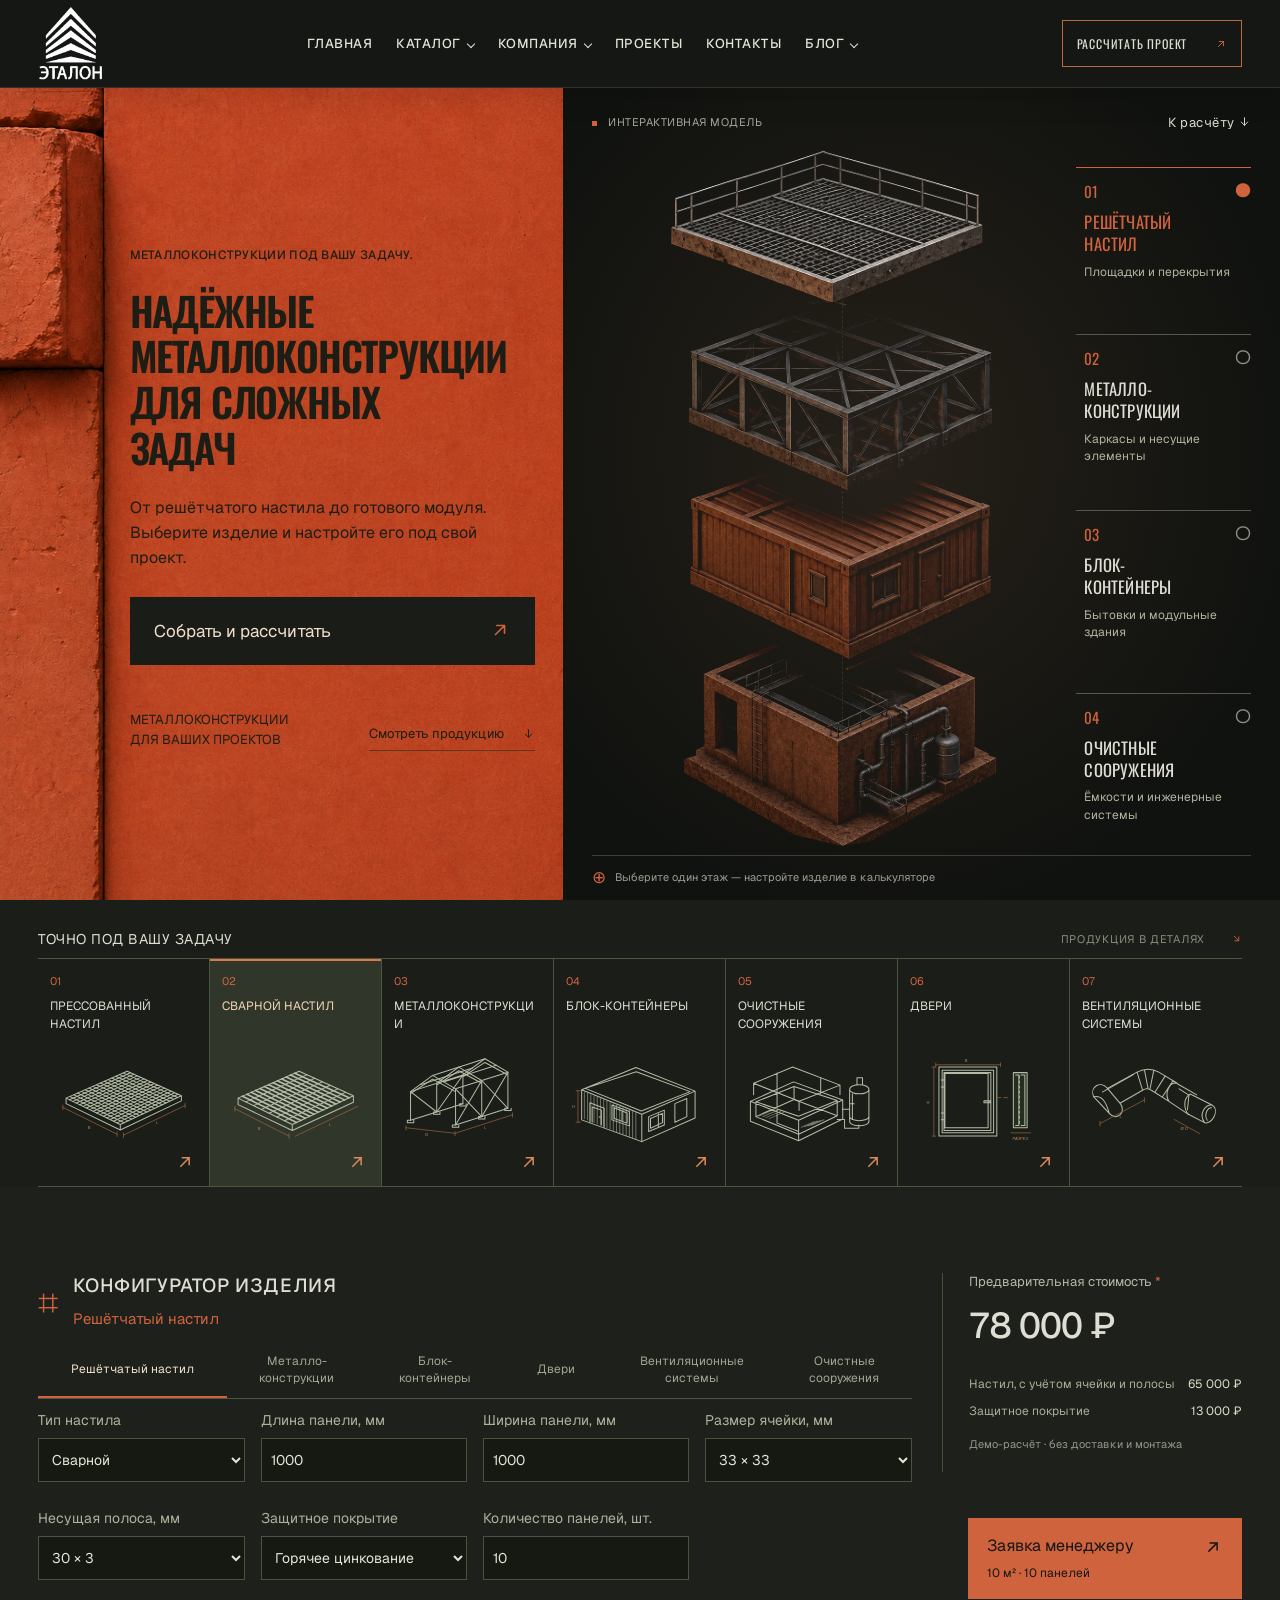
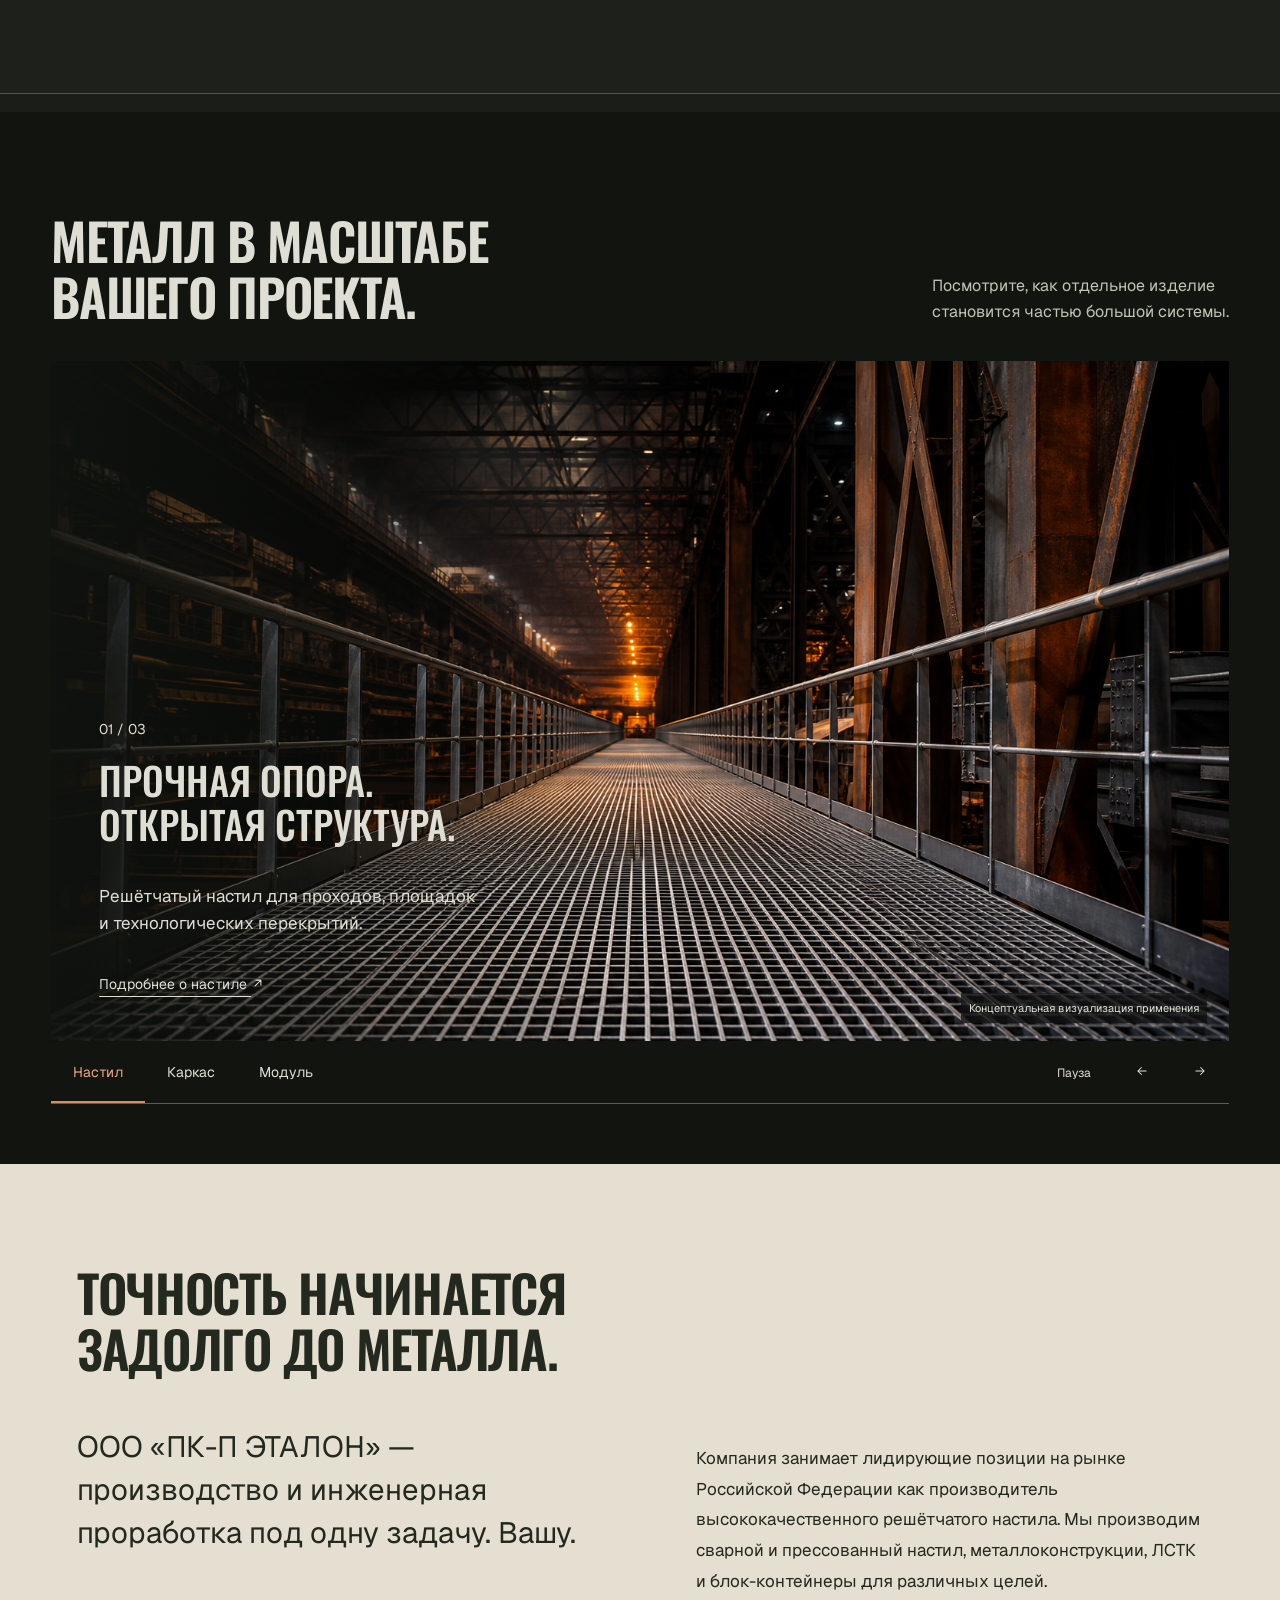
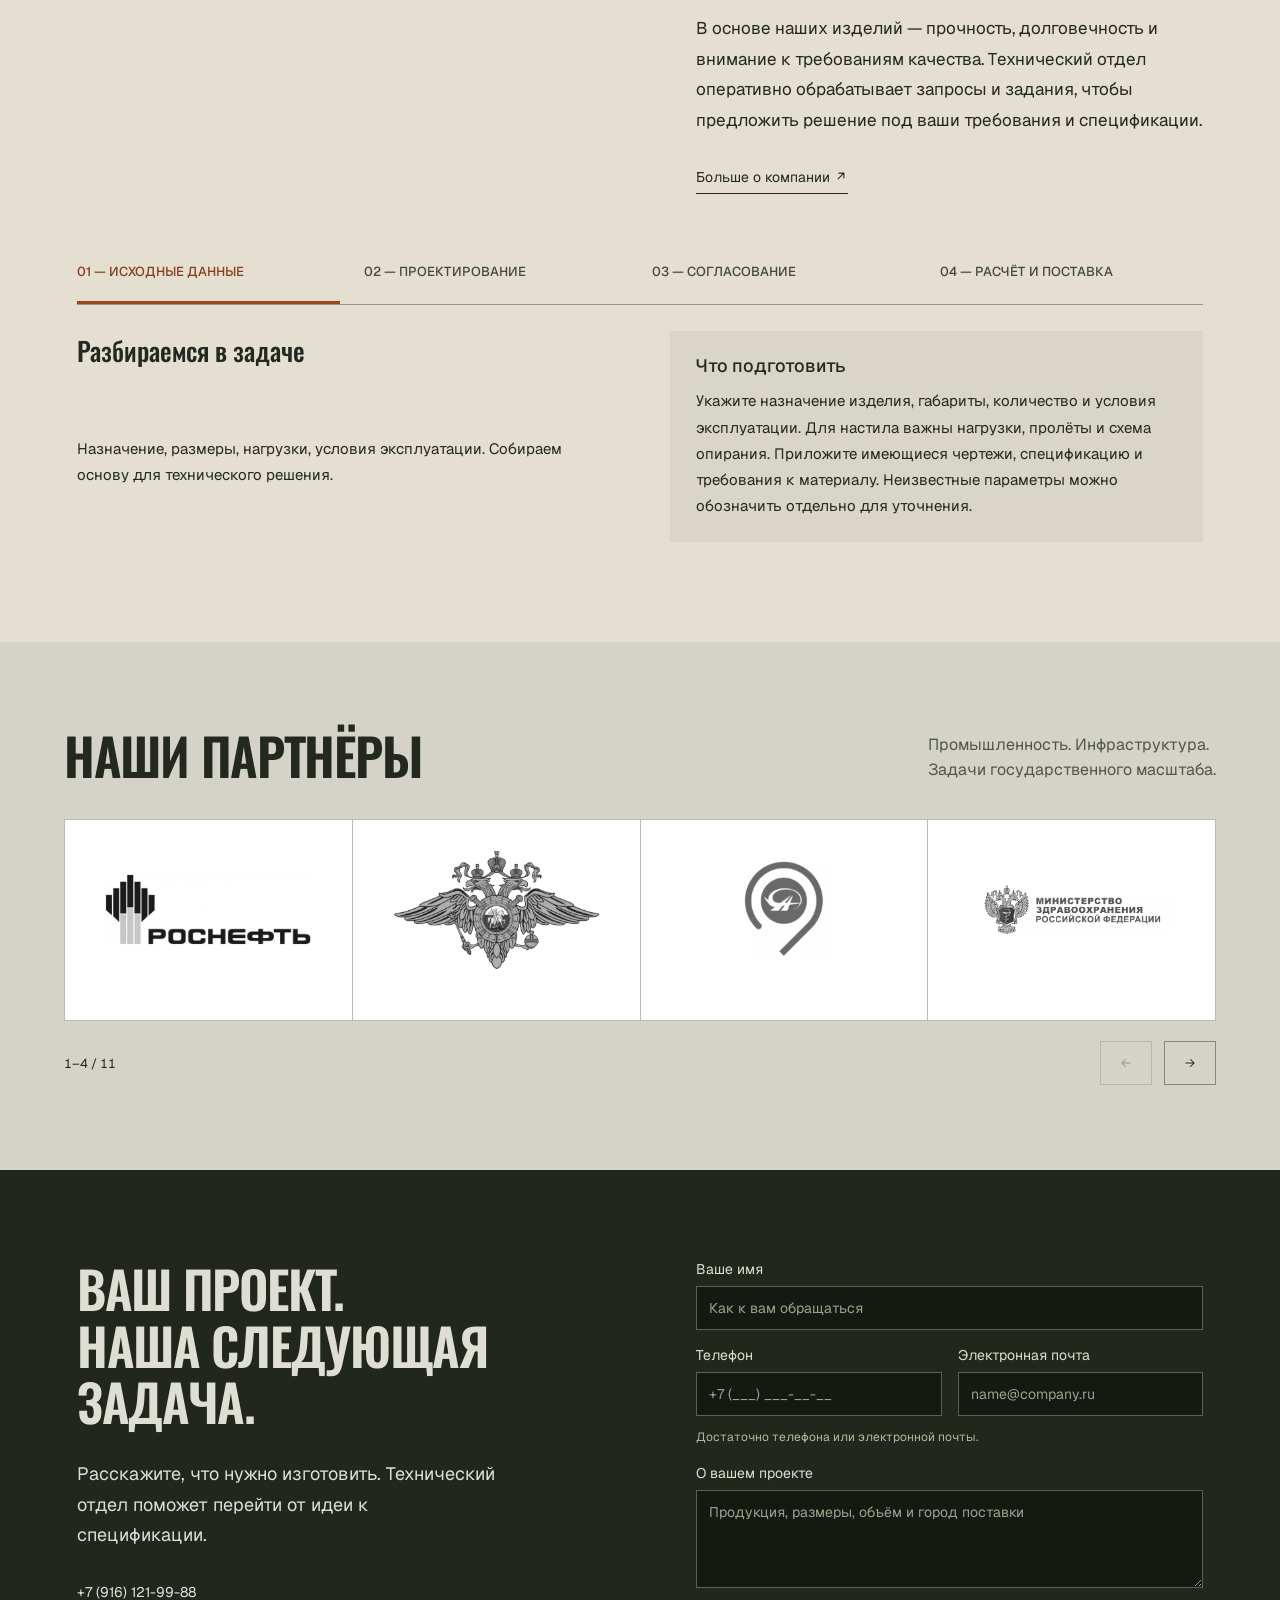
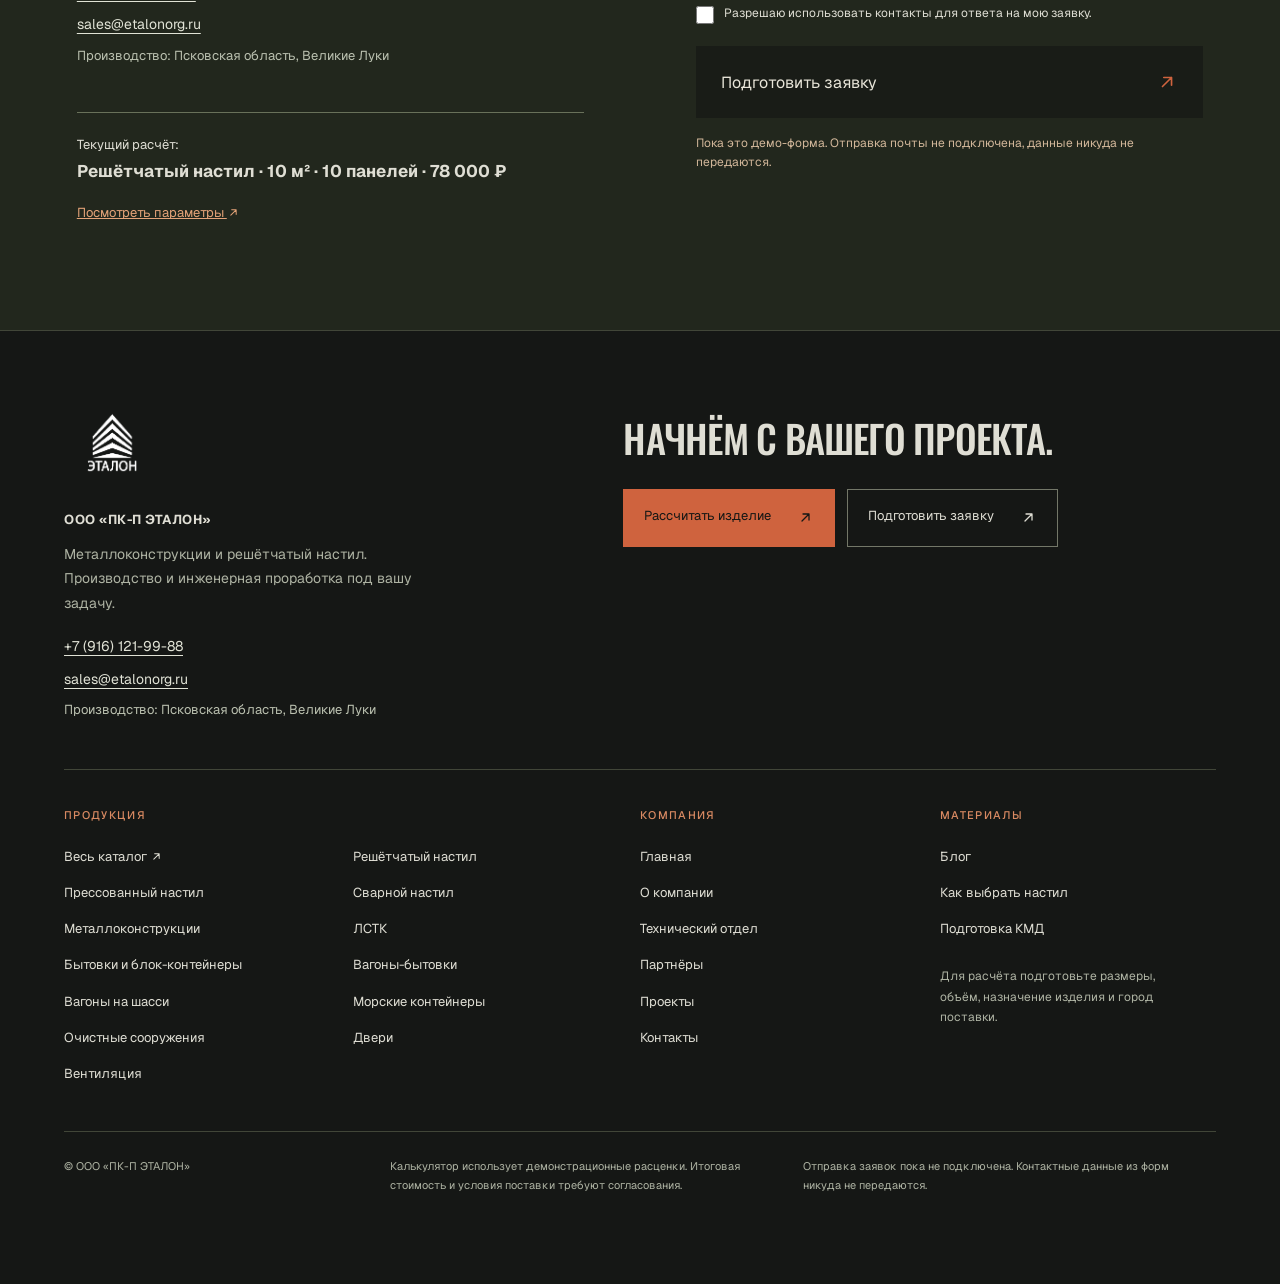
==== index.html @ 51f0a949 "feat: give mobile homepage sections full-screen layouts" ====
<!doctype html>
<html lang="ru">
<head>
  <meta charset="utf-8"><meta name="viewport" content="width=device-width, initial-scale=1, viewport-fit=cover">
  <meta name="theme-color" content="#ce613e"><meta name="description" content="Металлоконструкции, решётчатый настил и модульные решения. Выберите элементы конструкции и составьте предварительный расчёт.">
  <title>ЭТАЛОН — металл в основе ваших идей</title>
  <link rel="icon" href="assets/etalon-logo-blue.png" type="image/png">
  <link rel="apple-touch-icon" href="assets/etalon-logo-blue.png">
  <link rel="preconnect" href="https://fonts.googleapis.com"><link rel="preconnect" href="https://fonts.gstatic.com" crossorigin>
  <link href="https://fonts.googleapis.com/css2?family=Geist:wght@400;500;600;700&family=Oswald:wght@500;600;700&display=swap" rel="stylesheet">
  <link rel="stylesheet" href="css/styles.css"><link rel="stylesheet" href="css/refinement.css?v=brick-path-2"><link rel="stylesheet" href="css/screens.css">
  <link rel="preload" href="assets/industrial-stack-v2.png" as="image" fetchpriority="high">
  <script defer src="js/calculator.js"></script><script defer src="js/script.js?v=b40752e"></script>
<link rel="stylesheet" href="css/site.css?v=mobile-screens-1"><script defer src="js/site.js?v=top-popup-50"></script>
<link rel="stylesheet" href="css/footer.css?v=top-popup-1"></head>
<body id="page-top" class="home-page">
<a class="skip" href="#calculator">Перейти к расчёту</a>
<header class="header">
<a class="brand" href="./" aria-label="Эталон — на главную"><span class="brand-logo"><img src="assets/etalon-logo-white.png" alt="ЭТАЛОН"></span></a>
<nav id="site-nav" aria-label="Главная навигация"><a href="./">ГЛАВНАЯ</a>
<details class="nav-dropdown"><summary>КАТАЛОГ</summary><div class="catalog-menu"><a href="page.html?slug=catalog">Вся продукция</a><details class="nav-submenu"><summary>Решётчатый настил</summary><div><a href="page.html?slug=grating">О решётчатом настиле</a><a href="page.html?slug=pressed">Прессованный настил</a><a href="page.html?slug=welded">Сварной настил</a></div></details><details class="nav-submenu"><summary>Металлоконструкции</summary><div><a href="page.html?slug=structures">Все металлоконструкции</a><a href="page.html?slug=lstk">ЛСТК</a></div></details><details class="nav-submenu"><summary>Блок-контейнеры</summary><div><a href="page.html?slug=cabins">О блок-контейнерах</a><a href="page.html?slug=site-cabins">Вагоны-бытовки</a><a href="page.html?slug=chassis-cabins">Вагоны на шасси</a><a href="page.html?slug=sea-containers">Морские контейнеры</a></div></details><a href="page.html?slug=treatment">Очистные сооружения</a><a href="page.html?slug=doors">Двери</a><a href="page.html?slug=ventilation">Вентиляция</a></div></details>
<details class="nav-dropdown"><summary>КОМПАНИЯ</summary><div><a href="page.html?slug=company">О компании</a><a href="page.html?slug=engineering">Технический отдел</a><a href="page.html?slug=partners">Партнёры</a></div></details>
<a href="page.html?slug=projects">ПРОЕКТЫ</a><a href="page.html?slug=contacts">КОНТАКТЫ</a>
<details class="nav-dropdown"><summary>БЛОГ</summary><div><a href="page.html?slug=blog">Все материалы</a><a href="page.html?slug=article-grating">Выбор настила</a><a href="page.html?slug=article-kmd">Подготовка КМД</a></div></details></nav>
<a class="header-calc" href="./#calculator">РАССЧИТАТЬ ПРОЕКТ <span>↗</span></a><button class="menu-toggle" aria-label="Открыть меню" aria-expanded="false" aria-controls="site-nav"><span></span><span></span></button></header>
<main>
  <section class="hero" aria-labelledby="hero-title">
    <div class="hero-copy">
      <p class="eyebrow">МЕТАЛЛОКОНСТРУКЦИИ ПОД ВАШУ ЗАДАЧУ.</p>
      <h1 id="hero-title">НАДЁЖНЫЕ<br>МЕТАЛЛО&shy;КОНСТРУКЦИИ<br>ДЛЯ СЛОЖНЫХ<br>ЗАДАЧ</h1>
      <p class="hero-description">От решётчатого настила до готового модуля. Выберите изделие и настройте его под свой проект.</p>
      <a class="primary" href="#calculator">Собрать и рассчитать <span>↗</span></a>
      <div class="hero-bottom"><span>МЕТАЛЛОКОНСТРУКЦИИ<br>ДЛЯ ВАШИХ ПРОЕКТОВ</span><a href="#products">Смотреть продукцию <span>↓</span></a></div>
    </div>
    <div class="hero-engineering">
      <div class="drawing-top"><span><i></i> ИНТЕРАКТИВНАЯ МОДЕЛЬ</span><a class="model-calculator-link" href="#calculator">К расчёту ↓</a></div>
      <div class="model" id="model">
        <div class="axis" aria-hidden="true"></div>
        <div class="stack" aria-label="Выберите части конструкции">
          <button class="layer" data-product="grating" style="--top:0%;--height:22.5%;--offset:0%" aria-pressed="false" aria-label="Выбрать решётчатый настил"><img src="assets/industrial-stack-v2.png" alt="Стальная площадка с решётчатым настилом" fetchpriority="high" draggable="false"></button>
          <button class="layer" data-product="frame" style="--top:22.5%;--height:27.5%;--offset:-22.5%" aria-pressed="false" aria-label="Выбрать металлоконструкции"><img src="assets/industrial-stack-v2.png" alt="Стальной каркас с диагональными связями" draggable="false"></button>
          <button class="layer" data-product="cabin" style="--top:50%;--height:22.8%;--offset:-50%" aria-pressed="false" aria-label="Выбрать бытовку"><img src="assets/industrial-stack-v2.png" alt="Терракотовая модульная бытовка" draggable="false"></button>
          <button class="layer" data-product="water" style="--top:72.8%;--height:27.2%;--offset:-72.8%" aria-pressed="false" aria-label="Выбрать очистное сооружение"><img src="assets/industrial-stack-v2.png" alt="Очистной бассейн с трубами и резервуаром" draggable="false"></button>
        </div>
        <div class="model-labels">
          <button data-product="grating" aria-pressed="false"><span class="part-num">01</span><strong>РЕШЁТЧАТЫЙ<br>НАСТИЛ</strong><small>Площадки и перекрытия</small><span class="part-add">+</span></button>
          <button data-product="frame" aria-pressed="false"><span class="part-num">02</span><strong>МЕТАЛЛО-<br>КОНСТРУКЦИИ</strong><small>Каркасы и несущие элементы</small><span class="part-add">+</span></button>
          <button data-product="cabin" aria-pressed="false"><span class="part-num">03</span><strong>БЛОК-<br>КОНТЕЙНЕРЫ</strong><small>Бытовки и модульные здания</small><span class="part-add">+</span></button>
          <button data-product="water" aria-pressed="false"><span class="part-num">04</span><strong>ОЧИСТНЫЕ<br>СООРУЖЕНИЯ</strong><small>Ёмкости и инженерные системы</small><span class="part-add">+</span></button>
        </div>
      </div>
      <div class="model-caption"><span class="crosshair">⊕</span> Выберите один этаж — настройте изделие в калькуляторе <span class="caption-end">ИЗОМЕТРИЯ / 01</span></div>
    </div>
  </section>
  <section class="calculation-screen" aria-label="Продукция и калькулятор">
  <section class="products" id="products" aria-labelledby="products-title"><div class="section-line"><h2 id="products-title">ТОЧНО ПОД ВАШУ ЗАДАЧУ</h2><span>ПРОДУКЦИЯ В ДЕТАЛЯХ <span>↘</span></span></div><div class="product-grid" id="product-grid"></div></section>
    <div class="calculator" id="calculator">
      <div class="calc-heading"><span class="calc-icon">⌗</span><div><h2>КОНФИГУРАТОР ИЗДЕЛИЯ</h2><p id="selection-summary">Решётчатый настил</p></div></div>
      <div class="calc-tabs" role="group" aria-label="Категория расчёта"></div><form class="calc-editor" id="calc-editor" novalidate></form>
      <div class="calc-total"><small>Предварительная стоимость <span title="Демонстрационные расценки, не коммерческое предложение">*</span></small><strong id="total" aria-live="polite">0 ₽</strong><div id="calc-breakdown"></div><p id="calc-error" role="status"></p><span>Демо-расчёт · без доставки и монтажа</span></div>
      <button class="calc-next" id="view-order">Заявка менеджеру <span>↗</span><small id="order-count">Только выбранное изделие</small></button>
    </div>
  </section>
<section class="showcase" aria-labelledby="showcase-title"><div class="wide-heading"><h2 id="showcase-title">МЕТАЛЛ В МАСШТАБЕ<br>ВАШЕГО ПРОЕКТА.</h2><p>Посмотрите, как отдельное изделие<br>становится частью большой системы.</p></div><div class="showcase-stage" tabindex="0" aria-label="Галерея применений. Переключайте стрелками клавиатуры"><img id="showcase-image" src="assets/showcase-platform.png" width="1536" height="1024" alt="Визуализация площадки с решётчатым настилом" loading="lazy"><div class="showcase-copy"><span id="slide-count">01 / 03</span><h3 id="slide-title">ПРОЧНАЯ ОПОРА.<br>ОТКРЫТАЯ СТРУКТУРА.</h3><p id="slide-text">Решётчатый настил для проходов, площадок и технологических перекрытий.</p><a id="slide-link" href="page.html?slug=grating">Подробнее о настиле ↗</a></div><span class="visualization-note">Концептуальная визуализация применения</span></div><div class="showcase-controls"><div class="slide-tabs" role="group" aria-label="Выбрать применение"><button data-slide="0" aria-pressed="true">Настил</button><button data-slide="1" aria-pressed="false">Каркас</button><button data-slide="2" aria-pressed="false">Модуль</button></div><div><button id="slide-prev" aria-label="Предыдущее изображение">←</button><button id="slide-next" aria-label="Следующее изображение">→</button></div></div></section>
<section class="company-section" id="approach"><h2>ТОЧНОСТЬ НАЧИНАЕТСЯ<br>ЗАДОЛГО ДО МЕТАЛЛА.</h2><div class="company-columns"><p class="company-lead">ООО «ПК-П ЭТАЛОН» — производство и инженерная проработка под одну задачу. Вашу.</p><div><p>Компания занимает лидирующие позиции на рынке Российской Федерации как производитель высококачественного решётчатого настила. Мы производим сварной и прессованный настил, металлоконструкции, ЛСТК и блок-контейнеры для различных целей.</p><p>В основе наших изделий — прочность, долговечность и внимание к требованиям качества. Технический отдел оперативно обрабатывает запросы и задания, чтобы предложить решение под ваши требования и спецификации.</p><a href="page.html?slug=company">Больше о компании ↗</a></div></div><div class="engineering-flow"><article><span>01 — ИСХОДНЫЕ ДАННЫЕ</span><h3>Разбираемся в задаче</h3><p>Назначение, размеры, нагрузки, условия эксплуатации. Собираем основу для технического решения.</p></article><article><span>02 — ПРОЕКТИРОВАНИЕ</span><h3>Продумываем детали</h3><p>Индивидуальные чертежи, раскладка настила на несущих конструкциях и деталировка КМД.</p></article><article><span>03 — СОГЛАСОВАНИЕ</span><h3>Фиксируем спецификацию</h3><p>Состав изделия, покрытие и комплектация — чтобы результат соответствовал вашему проекту.</p></article><article><span>04 — РАСЧЁТ И ПОСТАВКА</span><h3>Уточняем условия заказа</h3><p>Переходим от согласованной спецификации к обсуждению стоимости, состава поставки и условий получения продукции.</p></article></div></section>
<section class="partners-section"><div class="wide-heading"><h2>НАШИ ПАРТНЁРЫ</h2><p>Промышленность. Инфраструктура.<br>Задачи государственного масштаба.</p></div><div class="partners-grid" data-partners></div></section>
<section class="contact-section" id="request"><div class="contact-intro"><h2>ВАШ ПРОЕКТ.<br>НАША СЛЕДУЮЩАЯ<br>ЗАДАЧА.</h2><p>Расскажите, что нужно изготовить. Технический отдел поможет перейти от идеи к спецификации.</p><div class="published-contacts"><a href="tel:+79161219988">+7 (916) 121-99-88</a><a href="mailto:sales@etalonorg.ru">sales@etalonorg.ru</a><span>Производство: Псковская область, Великие Луки</span></div><div class="contact-selection">Текущий расчёт: <strong id="contact-product">Индивидуальный запрос</strong><button id="footer-order" type="button">Посмотреть параметры ↗</button></div></div>
<form data-contact-form><label class="lead-field">Ваше имя<input name="name" required minlength="2" maxlength="80" autocomplete="name" placeholder="Как к вам обращаться"></label><div class="lead-contact"><label class="lead-field">Телефон<input name="phone" type="tel" maxlength="30" autocomplete="tel" placeholder="+7 (___) ___-__-__"></label><label class="lead-field">Электронная почта<input name="email" type="email" maxlength="120" autocomplete="email" placeholder="name@company.ru"></label></div><p class="contact-help">Достаточно телефона или электронной почты.</p><label class="lead-field">О вашем проекте<textarea name="comment" maxlength="2000" rows="4" placeholder="Продукция, размеры, объём и город поставки"></textarea></label><label class="consent"><input type="checkbox" name="consent" required><span>Разрешаю использовать контакты для ответа на мою заявку.</span></label><button class="primary" type="submit">Подготовить заявку <span>↗</span></button><p class="demo-form-note">Пока это демо-форма. Отправка почты не подключена, данные никуда не передаются.</p><p class="contact-status" role="status"></p></form></section>
</main>
<footer class="site-footer">
  <div class="footer-top">
    <div class="footer-identity"><a href="./" class="footer-logo" aria-label="Эталон — на главную"><img src="assets/etalon-logo-white.png" alt="ЭТАЛОН" width="96" height="96" loading="lazy"></a><strong>ООО «ПК-П ЭТАЛОН»</strong><p>Металлоконструкции и решётчатый настил.<br>Производство и инженерная проработка под вашу задачу.</p><div class="published-contacts"><a href="tel:+79161219988">+7 (916) 121-99-88</a><a href="mailto:sales@etalonorg.ru">sales@etalonorg.ru</a><span>Производство: Псковская область, Великие Луки</span></div></div>
    <div class="footer-project"><h2>НАЧНЁМ С ВАШЕГО ПРОЕКТА.</h2><div class="footer-actions"><a href="./#calculator">Рассчитать изделие <span aria-hidden="true">↗</span></a><a href="#request">Подготовить заявку <span aria-hidden="true">↗</span></a></div></div>
  </div>
  <div class="footer-directory">
    <nav class="footer-nav footer-catalog" aria-label="Продукция в подвале"><h3>Продукция</h3><ul><li><a href="page.html?slug=catalog">Весь каталог ↗</a></li><li><a href="page.html?slug=grating">Решётчатый настил</a></li><li><a href="page.html?slug=pressed">Прессованный настил</a></li><li><a href="page.html?slug=welded">Сварной настил</a></li><li><a href="page.html?slug=structures">Металлоконструкции</a></li><li><a href="page.html?slug=lstk">ЛСТК</a></li><li><a href="page.html?slug=cabins">Бытовки и блок-контейнеры</a></li><li><a href="page.html?slug=site-cabins">Вагоны-бытовки</a></li><li><a href="page.html?slug=chassis-cabins">Вагоны на шасси</a></li><li><a href="page.html?slug=sea-containers">Морские контейнеры</a></li><li><a href="page.html?slug=treatment">Очистные сооружения</a></li><li><a href="page.html?slug=doors">Двери</a></li><li><a href="page.html?slug=ventilation">Вентиляция</a></li></ul></nav>
    <nav class="footer-nav" aria-label="Компания в подвале"><h3>Компания</h3><ul><li><a href="./">Главная</a></li><li><a href="page.html?slug=company">О компании</a></li><li><a href="page.html?slug=engineering">Технический отдел</a></li><li><a href="page.html?slug=partners">Партнёры</a></li><li><a href="page.html?slug=projects">Проекты</a></li><li><a href="page.html?slug=contacts">Контакты</a></li></ul></nav>
    <nav class="footer-nav" aria-label="Материалы в подвале"><h3>Материалы</h3><ul><li><a href="page.html?slug=blog">Блог</a></li><li><a href="page.html?slug=article-grating">Как выбрать настил</a></li><li><a href="page.html?slug=article-kmd">Подготовка КМД</a></li></ul><p class="footer-request-help">Для расчёта подготовьте размеры, объём, назначение изделия и город поставки.</p></nav>
  </div>
  <div class="footer-bottom"><p>© ООО «ПК-П ЭТАЛОН»</p><p>Калькулятор использует демонстрационные расценки. Итоговая стоимость и условия поставки требуют согласования.</p><p>Отправка заявок пока не подключена. Контактные данные из форм никуда не передаются.</p><a class="back-to-top" href="#page-top" aria-label="Вернуться в начало страницы">Наверх <span aria-hidden="true">↑</span></a></div>
</footer>

<dialog id="order-dialog" aria-labelledby="order-title">
  <div class="dialog-top"><span class="dialog-label">ВАШ ПРОЕКТ</span><button class="close-dialog" aria-label="Закрыть">×</button></div>
  <h2 id="order-title">Заявка менеджеру</h2>
  <p class="request-help">Оставьте контакты — параметры выбранного изделия уже добавлены.</p>
  <details class="request-spec"><summary id="request-product">Параметры изделия</summary><div id="order-items"></div><p class="order-total">Ориентир <strong id="dialog-total"></strong></p></details>
  <form id="lead-form">
    <label class="lead-field">Ваше имя<input name="name" autocomplete="name" required minlength="2" maxlength="80" placeholder="Как к вам обращаться"></label>
    <div class="lead-contact"><label class="lead-field">Телефон<input name="phone" type="tel" autocomplete="tel" maxlength="30" placeholder="+7 (___) ___-__-__"></label><label class="lead-field">Электронная почта<input name="email" type="email" autocomplete="email" maxlength="120" placeholder="name@company.ru"></label></div>
    <p class="contact-help">Укажите телефон или электронную почту для связи.</p>
    <label class="lead-field">Комментарий к проекту<textarea name="comment" rows="3" maxlength="2000" placeholder="Назначение, сроки, город поставки"></textarea></label>
    <label class="consent"><input name="consent" type="checkbox" required> <span>Разрешаю использовать указанные контакты для ответа на эту заявку.</span></label>
    <p class="demo-form-note">Демо-форма: отправка на почту ещё не подключена. Контакты никуда не передаются.</p>
    <p id="lead-status" role="status" aria-live="polite"></p>
    <button class="primary" type="submit">Подготовить заявку <span>↗</span></button>
  </form>
</dialog>
<noscript><p class="noscript">Для интерактивной модели и калькулятора включите JavaScript.</p></noscript>
<link rel="stylesheet" href="css/interaction-fixes.css"><script src="js/icons.js"></script>
</body></html>
---- css/styles.css ----
:root{--rust:#cf633e;--ink:#151715;--paper:#dfded4;--muted:#8d9089;--line:#3c3e38;--font:'Geist',Arial,sans-serif;--display:'Oswald','Arial Narrow',sans-serif}*{box-sizing:border-box}html{scroll-behavior:smooth;scroll-padding-top:24px}body{margin:0;background:var(--ink);color:var(--paper);font-family:var(--font);font-size:14px}button,input{font:inherit}a{color:inherit;text-decoration:none}button{cursor:pointer}button,a,input{-webkit-tap-highlight-color:transparent}button:focus-visible,a:focus-visible,input:focus-visible{outline:2px solid #f5b28b;outline-offset:5px}button{color:inherit}main{overflow:hidden;width:100%}.header{height:118px;display:grid;grid-template-columns:40% 39% 21%;align-items:center;background:linear-gradient(90deg,var(--rust) 40%,var(--ink) 40%);position:relative;z-index:2}.brand{display:flex;align-items:center;gap:16px;padding-left:clamp(55px,6vw,100px);color:#191a14;font-size:35px;font-weight:700;letter-spacing:1px;line-height:1}.brand small{display:block;font-size:9px;letter-spacing:1.7px;margin-top:9px}.brand-mark{border:5px solid currentColor;width:47px;height:48px;line-height:37px;text-align:center;font-size:42px;font-family:Arial;font-weight:900}.header nav{display:flex;justify-content:center;gap:32px;font-size:11px}.header nav a:hover{color:var(--rust)}.header nav span{color:var(--rust);margin-left:12px}.header-calc{border:1px solid #595b51;margin-right:32px;padding:17px 15px;font-size:11px;display:flex;justify-content:space-between;gap:10px}.header-calc span{color:var(--rust)}.hero{display:grid;grid-template-columns:40% 60%}.hero-copy{background:var(--rust);color:#1c1e16;position:relative;padding:55px 36px 35px clamp(55px,6vw,100px);display:flex;flex-direction:column;isolation:isolate}.hero-copy:after,.request:after{content:'';position:absolute;inset:0;pointer-events:none;opacity:.14;background-image:url('assets/grain.svg');z-index:-1}.brick-edge{position:absolute;left:0;top:-118px;bottom:0;width:43px;overflow:hidden;border-right:2px solid #86452f;background:#bd5536}.brick-edge i{display:block;height:21%;background:linear-gradient(110deg,#d3774d,#b95435 75%);border-bottom:5px solid #532e22;box-shadow:inset -5px 1px 10px #813e2f,inset 0 3px 1px #df9260;transform:rotate(-1deg);margin-left:-10px}.brick-edge i:nth-child(even){margin-right:8px;transform:rotate(2deg)}.eyebrow{font-size:10px;letter-spacing:1.4px;font-weight:500;margin:0 0 29px}h1{font-family:var(--display);font-weight:600;font-size:clamp(55px,5.75vw,90px);line-height:1.12;letter-spacing:-3px;margin:0;width:100%;max-width:650px}h1 span{color:#e0b48e}.hero-description{font-size:14px;line-height:1.7;max-width:345px;margin:30px 0}.primary{border:0;background:#191c17;color:#e8e5d9;padding:22px 25px;display:flex;justify-content:space-between;align-items:center;gap:24px;text-align:left;font-size:12px;transition:background .2s}.primary:hover{background:#30342b}.primary span{color:var(--rust);font-size:22px}.hero-copy>.primary{max-width:340px}.hero-bottom{margin-top:auto;padding-top:46px;display:flex;justify-content:space-between;gap:18px;font-size:9px;line-height:1.8}.hero-bottom>a{border-bottom:1px solid #66351e;align-self:flex-end;padding-bottom:5px}.hero-bottom>a span{margin-left:15px}.hero-engineering{position:relative;padding:8px 32px 0;background:radial-gradient(ellipse at 35% 45%,#292a23 0%,#151715 66%)}.drawing-top{display:flex;justify-content:space-between;align-items:center;font-size:9px;letter-spacing:1px;color:#a4a79b;gap:15px}.drawing-top i{display:inline-block;width:5px;height:5px;background:var(--rust);margin-right:8px}.drawing-top button{border:0;background:transparent;font-size:10px;color:#d7d6cc;padding:10px 0;letter-spacing:0}.drawing-top button span{color:var(--rust);margin-left:8px}.model{position:relative;display:grid;grid-template-columns:73% 27%;max-width:850px;margin:0 auto;align-items:stretch}.stack{position:relative;aspect-ratio:2/3;width:100%;mix-blend-mode:screen}.layer{position:absolute;left:0;top:var(--top);width:100%;height:var(--height);overflow:hidden;padding:0;border:0;background:transparent;transition:filter .35s,transform .6s cubic-bezier(.2,.8,.2,1);transform-origin:50% 50%;isolation:isolate}.layer img{position:absolute;width:100%;height:auto;left:0;top:0;transform:translateY(var(--offset));pointer-events:none;user-select:none}.layer:hover{filter:brightness(1.3);transform:translateY(-5px)}.layer.selected{filter:sepia(.5) saturate(1.8) brightness(1.25);transform:translateX(-7px) translateY(-7px)}.layer:focus-visible{outline-offset:-6px}.stack.assembled .layer:nth-child(1){transform:translateY(33%)}.stack.assembled .layer:nth-child(2){transform:translateY(9%)}.stack.assembled .layer:nth-child(3){transform:translateY(-7%)}.stack.assembled .layer:nth-child(4){transform:translateY(-19%)}.model-labels{display:grid;grid-template-rows:22.5% 27.5% 22.8% 27.2%;z-index:1}.model-labels button{align-self:center;position:relative;text-align:left;background:none;border:0;border-top:1px solid #55574b;padding:12px 0 0 15px;width:100%;transition:color .25s}.model-labels button:before{content:'';position:absolute;width:43px;height:1px;right:100%;top:-1px;background:#55574b}.part-num{font-family:var(--display);color:var(--rust);font-size:14px;display:block;margin-bottom:9px}.model-labels strong{font-family:var(--display);font-weight:400;font-size:clamp(14px,1.4vw,21px);line-height:1.35;letter-spacing:.2px}.model-labels small{display:block;font-size:9px;line-height:1.5;color:var(--muted);max-width:135px;margin-top:8px}.part-add{position:absolute;right:0;top:10px;font-size:19px;color:var(--muted)}.model-labels button:hover,.model-labels button.selected{color:var(--rust)}.model-labels button.selected{border-color:var(--rust)}.model-labels button.selected .part-add{color:var(--rust)}.axis{position:absolute;left:38%;top:8%;bottom:7%;border-left:1px dashed #4c4d43;opacity:.4}.model-caption{border-top:1px solid var(--line);display:flex;align-items:center;gap:9px;font-size:9px;color:#989d90;padding:15px 0}.crosshair{font-size:17px;color:var(--rust)}.caption-end{margin-left:auto;font-size:8px;letter-spacing:1px}.calculator{grid-column:1/-1;display:grid;grid-template-columns:28% 29% 26% 17%;min-height:133px;border-block:1px solid #535449;background:#1e211b;scroll-margin-top:20px}.calc-heading{display:flex;align-items:center;gap:19px;padding:26px 28px 26px 40px}.calc-icon{font-size:36px;font-weight:300;color:var(--rust)}.calc-heading h2{font-size:13px;letter-spacing:.7px;font-weight:500;margin:0 0 10px}.calc-heading p{color:#969b8d;font-size:11px;margin:0;line-height:1.5}.calc-editor{border-inline:1px solid var(--line);padding:22px 26px;display:flex;flex-direction:column;justify-content:center}.calc-editor>p{font-size:11px;line-height:1.8;color:#94998d;margin:0}.quantity-label{font-size:11px;color:#b3b7aa;display:flex;align-items:center;gap:10px;justify-content:space-between}.quantity-label>span{max-width:140px}.quantity-control{display:flex;align-items:center;border:1px solid #53584c}.quantity-control button{background:transparent;border:0;padding:9px;color:#d5d9cb}.quantity-control input{width:55px;background:transparent;color:var(--paper);border:0;text-align:center;appearance:textfield;-moz-appearance:textfield}.quantity-control input::-webkit-inner-spin-button{appearance:none}.rate-note{font-size:9px;color:#9da294;margin:10px 0 0}.calc-total{padding:20px 30px;display:flex;flex-direction:column;justify-content:center}.calc-total small{color:#b5b8ab;font-size:10px}.calc-total small span{color:var(--rust)}.calc-total strong{font-size:32px;font-weight:500;letter-spacing:-1px;margin:5px 0}.calc-total>span{font-size:8px;color:#909789}.calc-next{padding:24px;background:var(--rust);color:var(--ink);border:0;text-align:left;font-size:12px}.calc-next>span{float:right;font-size:20px}.calc-next small{display:block;margin-top:28px;font-size:10px}.products{padding:36px 32px 0}.section-line{display:flex;justify-content:space-between;align-items:center;margin-bottom:24px}.section-line h2{font-weight:400;font-size:11px;letter-spacing:1px;margin:0}.section-line>span{font-size:9px;color:#868d7e;letter-spacing:.7px}.section-line>span span{color:var(--rust);margin-left:22px}.product-grid{display:grid;grid-template-columns:repeat(8,minmax(0,1fr));grid-auto-flow:dense;border-block:1px solid var(--line)}.product-card{border:0;border-right:1px solid var(--line);background:transparent;text-align:left;padding:18px 14px 12px;min-width:0;position:relative;overflow:hidden}.product-card:last-child{border-right:0}.product-card .product-index{font-size:9px;color:var(--rust)}.product-card h3{font-size:10px;line-height:1.6;font-weight:400;min-height:32px;margin:15px 0 10px;text-transform:uppercase}.product-card img{width:100%;height:84px;object-fit:contain;transition:transform .6s,filter .6s;opacity:.7}.product-card:hover img{transform:scale(1.09);filter:sepia(1);opacity:1}.product-card:hover{background:#20231d}.product-card .product-arrow{position:absolute;right:13px;bottom:15px;color:var(--rust);font-size:18px}.approach{padding:160px 7%;display:grid;grid-template-columns:45% 55%;gap:0}.approach-title h2{font-family:var(--display);font-size:clamp(44px,4.5vw,70px);line-height:1.15;font-weight:500;margin:0;letter-spacing:-1.6px}.approach-title h2 span{color:var(--rust)}.approach-title>a{display:inline-block;border-bottom:1px solid #777d6f;margin-top:35px;padding-bottom:10px;font-size:12px}.approach-title>a span{color:var(--rust);margin-left:45px}.reveal-text{font-size:clamp(20px,2.2vw,33px);line-height:1.5;margin:0 0 50px;letter-spacing:-.6px}.steps article{display:flex;gap:30px;border-top:1px solid var(--line);padding:25px 0}.steps article>span{color:var(--rust);font-size:11px;padding-top:4px}.steps h3{font-size:17px;font-weight:400;margin:0 0 9px}.steps p{font-size:12px;color:#9aa18f;line-height:1.7;margin:0;max-width:390px}.request{background:var(--rust);color:var(--ink);padding:75px 7%;position:relative;isolation:isolate}.request>div{display:flex;align-items:flex-end;justify-content:space-between;gap:40px}.request h2{font-family:var(--display);font-size:clamp(42px,5.5vw,85px);font-weight:500;line-height:1.13;letter-spacing:-2px;margin:0}.request h2 span{margin-left:35px}.request p:not(.eyebrow){font-size:13px;line-height:1.8}.request>button{border:0;border-bottom:1px solid #633d2a;padding:18px 0;margin-top:35px;min-width:270px;background:none;color:var(--ink);text-align:left}.request>button span{float:right;font-size:20px}footer{display:flex;align-items:center;justify-content:space-between;gap:30px;padding:35px 4%;font-size:10px;color:#969e8c}.footer-brand{font-size:25px;font-weight:700;color:var(--paper);letter-spacing:1px}footer small{font-size:9px}dialog{background:#22251f;color:var(--paper);border:1px solid #60674f;padding:32px;max-width:600px;width:calc(100% - 32px);max-height:85vh}dialog::backdrop{background:#080a08d9;backdrop-filter:blur(5px)}.dialog-top{display:flex;align-items:flex-start;justify-content:space-between}.dialog-top .eyebrow{color:var(--rust)}.close-dialog{background:none;border:0;color:var(--paper);font-size:26px}.dialog-top .close-dialog{margin-top:-10px}dialog h2{font-size:28px;font-weight:500;line-height:1.25}.order-item{border-bottom:1px solid #4b5243;padding:17px 0;display:flex;align-items:center;gap:16px}.order-item>div{flex:1}.order-item strong{display:block;font-weight:400}.order-item small{display:block;color:#acb69d;margin-top:7px}.remove-item{border:0;background:transparent;font-size:21px;color:var(--rust)}.order-total{display:flex;justify-content:space-between;align-items:center;font-size:16px}.order-total strong{font-size:30px;font-weight:500}.disclaimer{font-size:11px;color:#a9b19d;line-height:1.7}dialog .primary{width:100%;margin-top:24px;background:var(--rust);color:#151715}dialog .primary span{color:#151715}.primary:disabled{opacity:.4;cursor:default}.text-button.close-dialog{display:block;width:100%;font-size:12px;margin-top:20px}#detail-image{width:100%;height:180px}#detail-description{font-size:14px;line-height:1.7;color:#b7bead}.skip{position:fixed;top:-100px;z-index:20;background:var(--rust);padding:15px}.skip:focus{top:0}.noscript{position:fixed;bottom:0;background:var(--rust);color:black;padding:15px;width:100%;margin:0}
@media(min-width:1650px){.hero-copy{padding-top:90px}.hero-description{font-size:17px;margin-block:40px}.hero-engineering{padding-inline:50px}.model{max-width:930px}}
@media(max-width:1100px){.header{height:100px;grid-template-columns:42% 58%;background:linear-gradient(90deg,var(--rust) 42%,var(--ink) 42%)}.header-calc{display:none}.hero{grid-template-columns:42% 58%}.hero-copy{padding:30px 25px 25px 55px}.brand{padding-left:55px;font-size:29px}.brick-edge{width:28px;top:-100px}.hero-engineering{padding-inline:20px}h1{font-size:6.3vw;letter-spacing:-2px}.hero-description{font-size:12px}.hero-bottom{font-size:8px;padding-top:30px;flex-wrap:wrap}.caption-end{display:none}.drawing-top{font-size:7px}.drawing-top button{font-size:8px}.model-labels small{font-size:8px}.model-labels button{padding-left:8px}.calculator{grid-template-columns:26% 29% 27% 18%}.calc-heading{padding:20px;gap:10px}.calc-heading h2{font-size:11px}.calc-icon{display:none}.calc-editor{padding:20px 15px}.calc-total{padding:20px}.calc-total strong{font-size:28px}.calc-next{padding:18px;font-size:11px}.product-grid{grid-template-columns:repeat(4,minmax(0,1fr))}.product-card:nth-child(4){border-right:0}.product-card:nth-child(-n+4){border-bottom:1px solid var(--line)}.product-card img{height:100px}.product-card h3{font-size:11px}.approach{padding-block:110px}.request>div{display:block}.request p:not(.eyebrow){margin-top:30px}}
@media(max-width:700px){.header{height:94px;grid-template-columns:1fr auto;background:var(--rust);color:var(--ink);padding-right:20px}.brand{font-size:27px;padding-left:42px;gap:12px}.brand-mark{width:36px;height:40px;border-width:4px;font-size:35px;line-height:31px}.brand small{font-size:7px;letter-spacing:1.1px}.header nav{gap:0}.header nav a{display:none}.header nav a:first-child{display:block;font-size:10px;border-bottom:1px solid;padding-bottom:5px}.hero{grid-template-columns:1fr}.hero-copy{padding:30px 25px 30px 42px}.brick-edge{top:-94px;width:19px}.hero-copy h1{font-size:clamp(52px,12.8vw,88px);line-height:1.08;letter-spacing:-1.8px}.hero-copy .eyebrow{font-size:8px;margin-bottom:22px}.hero-description{font-size:13px;max-width:350px;margin:24px 0}.hero-copy>.primary{max-width:none;font-size:12px}.hero-bottom{padding-top:26px;flex-wrap:nowrap;font-size:8px}.hero-engineering{padding:20px 17px 0}.drawing-top{font-size:8px}.drawing-top button{font-size:9px}.model{grid-template-columns:72% 28%;margin-top:10px}.model-labels strong{font-size:15px}.model-labels small{font-size:8px}.model-labels button{padding-top:7px}.part-num{font-size:11px;margin-bottom:5px}.part-add{font-size:16px;top:5px}.model-labels button:before{width:18px}.model-caption{font-size:8px;gap:6px}.calculator{grid-template-columns:1fr 1fr}.calc-heading{grid-column:1/-1;padding:18px 22px;border-bottom:1px solid var(--line)}.calc-icon{display:block;font-size:27px}.calc-heading h2{font-size:12px;margin-bottom:5px}.calc-heading p{font-size:10px}.calc-editor{grid-column:1/-1;border:0;border-bottom:1px solid var(--line);min-height:85px;padding:17px 22px}.calc-editor>p br{display:none}.quantity-label{font-size:12px}.quantity-label>span{max-width:220px}.calc-total{padding:20px 22px}.calc-total strong{font-size:29px}.calc-total small{font-size:9px}.calc-total>span{font-size:8px;max-width:130px;line-height:1.5}.calc-next{font-size:12px;padding:24px}.products{padding:28px 17px 0}.section-line{margin-bottom:18px}.section-line h2{font-size:9px}.section-line>span{font-size:7px}.section-line>span span{margin-left:8px}.product-grid{grid-template-columns:repeat(2,minmax(0,1fr))}.product-card{padding:16px;border-bottom:1px solid var(--line)}.product-card:nth-child(even){border-right:0}.product-card:nth-child(n+7){border-bottom:0}.product-card img{height:92px}.approach{padding:80px 24px;grid-template-columns:1fr;gap:50px}.approach-title h2{font-size:53px}.reveal-text{font-size:24px}.steps article{gap:20px}.request{padding:50px 24px}.request h2{font-size:10.5vw;letter-spacing:-1px}.request h2 span{margin-left:12px}.request .eyebrow{font-size:8px}footer{padding:30px 24px;flex-wrap:wrap;gap:20px}footer>span{font-size:9px;width:100%}dialog{padding:24px}dialog h2{font-size:25px}.order-item{gap:10px;font-size:12px}.order-item>span{white-space:nowrap}}
.model{max-width:660px}.hero>*,.calculator>*,.model>*{min-width:0}.stack{mix-blend-mode:lighten}.edit-item{border:0;border-bottom:1px solid #6d775e;background:none;padding:0 0 2px;color:#b7c6a4;font-size:10px;margin-top:8px}.quantity-control input[aria-invalid=true]{outline:1px solid #ff9a70}
@media(max-width:700px){.hero{grid-template-columns:minmax(0,1fr)}.calculator{grid-template-columns:repeat(2,minmax(0,1fr))}.hero-copy h1{font-size:clamp(40px,12vw,80px)}.model{grid-template-columns:68% 32%}.calc-next{padding:20px 17px}.model-labels strong{font-size:clamp(11px,3.65vw,18px)}}
@media(prefers-reduced-motion:reduce){html{scroll-behavior:auto}*,*:before,*:after{animation:none!important;transition:none!important}}
---- css/refinement.css ----
html{scroll-padding-top:112px}
.header{position:sticky;top:0;z-index:30;height:94px;grid-template-columns:36% 45% 19%;background:linear-gradient(100deg,#60321fee,#141511 54%);border-bottom:1px solid #78624b55;box-shadow:0 8px 30px #0002}
.header .brand{color:#efdfc5;padding-left:30px;font-family:Georgia,serif;font-size:33px;gap:12px;letter-spacing:1px}
.header .brand-mark{font-family:Georgia,serif;width:34px;height:38px;line-height:29px;font-size:31px;border-width:4px;flex:none}
.header .brand-tagline{font-family:var(--font);font-size:8px;font-weight:400;line-height:1.6;letter-spacing:1px;margin:0 0 0 10px}
.header nav{gap:27px;font-family:var(--display);letter-spacing:1px;font-size:11px}
.header-calc{display:flex;margin-right:24px;border-color:#ba6a41;color:#efdfc5;padding:14px;font-family:var(--display);letter-spacing:.8px}
.menu-toggle{display:none}
.hero{grid-template-columns:44% 56%}
.hero-copy{padding:48px 27px 36px 25%;background:#bd5735 url('../assets/terracotta-panel.png') left top/100% 100% no-repeat}
.hero-copy:after{display:none}
.panel-brand{display:flex;align-items:center;gap:15px;font-size:30px;font-weight:700;margin-bottom:56px;letter-spacing:1px}
.panel-brand small{display:block;font-size:9px;letter-spacing:.5px;margin-top:4px}
.panel-brand .brand-mark{width:39px;height:44px;font-size:38px;line-height:33px;flex:none}
.hero-copy .eyebrow{font-size:8px;letter-spacing:.2px;margin-bottom:22px}
.hero-copy h1{font-size:clamp(30px,3.25vw,57px);line-height:1.18;letter-spacing:-1.5px;font-weight:600}
.hero-description{font-size:12px;line-height:1.55;max-width:330px;margin:24px 0}
.hero-copy>.primary{max-width:none;color:#e89163;padding:20px;font-size:11px}
.hero-bottom{font-size:8px;padding-top:30px}
.hero-engineering{padding:20px 24px 0;background:radial-gradient(ellipse at 45% 45%,#262019 0%,#10120f 74%)}
.model{max-width:650px;grid-template-columns:76% 24%}
.stack{isolation:isolate;aspect-ratio:2/3;perspective:1000px}
.layer{inset:0;width:100%;height:100%;overflow:visible;transform:none;transition:transform .85s cubic-bezier(.16,1,.3,1),filter .65s,opacity .65s}
.layer img{width:100%;height:100%;object-fit:fill;transform:none}
.layer:nth-child(1){clip-path:polygon(17% 9%,48% 1%,84% 8%,85% 17%,50% 24%,17% 17%)}
.layer:nth-child(2){clip-path:polygon(17% 27%,49% 22.7%,85% 27%,85% 43%,50% 50%,17% 41%)}
.layer:nth-child(3){clip-path:polygon(17% 50%,37% 45.2%,50% 49.5%,68% 46%,85% 50%,85% 66%,51% 74%,17% 63%)}
.layer:nth-child(4){clip-path:polygon(17% 73%,36% 68%,50% 73%,65% 69%,84% 73%,85% 86%,90% 87%,90% 96%,51% 100%,12% 94%,12% 87%,17% 86%);transform:scale(.9);transform-origin:50% 87%}
.stack.has-selection .layer:not(.selected){filter:brightness(.83) saturate(.92);transform:translateX(4px) scale(.99)}
.stack.has-selection .layer:nth-child(4):not(.selected){transform:translateX(4px) scale(.9)}
.layer.selected{transform:translateX(-9px) translateY(-5px) scale(1.035);filter:brightness(1.2) saturate(1.1)}
.layer:nth-child(4).selected{transform:translateX(-9px) translateY(-5px) scale(.94)}
.layer:hover{filter:brightness(1.3)}
.stack.assembled .layer:nth-child(1){transform:translateY(7%)}
.stack.assembled .layer:nth-child(2){transform:translateY(2%)}
.stack.assembled .layer:nth-child(3){transform:translateY(-3%)}
.stack.assembled .layer:nth-child(4){transform:translateY(-7%) scale(.9)}
.model-labels{grid-template-rows:24% 25% 24% 27%}
.model-labels strong{font-size:clamp(13px,1.2vw,19px)}
.model-labels button{padding-left:8px}
.model-labels small{font-size:8px}
.model-caption{font-size:8px}
.calculator{grid-template-columns:minmax(0,1fr) 310px;min-height:370px;padding:28px 36px 32px;column-gap:35px;align-items:start;position:relative;scroll-margin-top:112px}
.calc-heading{grid-column:1;grid-row:1;padding:0 0 18px;gap:15px}
.calc-heading h2{font-size:13px}.calc-heading p{font-size:12px;color:var(--rust)}
.calc-tabs{grid-column:1;grid-row:2;display:flex;gap:0;border-bottom:1px solid #4e5544;margin-bottom:22px}
.calc-tabs button{background:none;border:0;border-bottom:2px solid transparent;padding:12px 15px;font-size:11px;color:#9fa790;flex:1;min-width:0}
.calc-tabs button.active{border-color:var(--rust);color:#f1e4cc}
.calc-editor{grid-column:1;grid-row:3 / 5;border:0;padding:0;display:grid;grid-template-columns:repeat(3,minmax(0,1fr));gap:20px 16px;min-height:145px}
.field{display:flex;flex-direction:column;gap:9px;font-size:10px;color:#abb29d;min-width:0}
.field select,.field input{width:100%;min-width:0;height:43px;background:#151912;color:#e2e5d7;border:1px solid #4b5340;border-radius:0;padding:10px;font-family:var(--font);font-size:12px;color-scheme:dark}
.field input[aria-invalid=true]{border-color:#fa855b}
.field-error{font-size:9px;min-height:12px;color:#f2a47e}
.calc-total{grid-column:2;grid-row:1 / 4;padding:0 0 20px 28px;border-left:1px solid #46503b;min-height:250px}
.calc-total strong{font-size:clamp(25px,2.8vw,40px);margin:12px 0 6px;overflow-wrap:anywhere}
.calc-total small{font-size:11px}
#calc-breakdown{margin-top:19px;font-size:10px;color:#a5af96;line-height:1.6}
.breakdown-line{display:flex;justify-content:space-between;gap:12px;margin:7px 0}.breakdown-line span:last-child{white-space:nowrap;color:#d7dfc8}
.calc-next{grid-column:2;grid-row:4;padding:18px 22px;margin-left:28px;width:calc(100% - 28px);font-size:12px}
.calc-next small{margin-top:8px;font-size:9px}
#calc-error{font-size:10px;color:#f2a47e;margin:8px 0 0}
.spec-list{padding:0;list-style:none}.spec-list li{display:flex;justify-content:space-between;gap:20px;border-bottom:1px solid #424c38;padding:10px 0;font-size:12px}.spec-list li span{color:#9ca88d}.spec-list li strong{text-align:right;font-weight:400}
.spec-meta{font-size:12px;color:var(--rust)}
.approach-title{position:sticky;top:130px;align-self:start}
@media(min-width:1700px){.hero-copy{padding-top:70px}.hero-copy h1{font-size:58px}.model{max-width:750px}}
@media(max-width:1100px){.header{grid-template-columns:31% 49% 20%}.header .brand{font-size:25px;padding-left:20px}.header .brand-tagline{display:none}.header nav{gap:17px;font-size:10px}.header-calc{font-size:9px;margin-right:15px}.hero-copy{padding-left:24%;padding-top:35px}.panel-brand{font-size:24px;margin-bottom:40px}.panel-brand small{font-size:7px}.hero-copy h1{font-size:3.2vw;letter-spacing:-1px}.hero-engineering{padding-inline:14px}.calculator{grid-template-columns:minmax(0,1fr) 255px;padding:25px;gap:20px}.calc-editor{grid-template-columns:repeat(2,minmax(0,1fr))}.calc-tabs button{padding:10px 6px;font-size:9px}.calc-total{padding-left:18px}.calc-next{margin-left:18px;width:calc(100% - 18px)}}
@media(max-width:700px){html{scroll-padding-top:90px}.header{height:74px;display:flex;justify-content:space-between;padding:0 17px;background:linear-gradient(100deg,#63341f,#141511 80%)}.header .brand{padding:0;font-size:25px;gap:9px}.header .brand-mark{width:28px;height:31px;font-size:25px;line-height:23px;border-width:3px}.header-calc{margin:0 12px 0 auto;font-size:9px;padding:11px 9px;gap:8px}.header nav{display:none;position:absolute;left:0;right:0;top:74px;background:#171b14;border-bottom:1px solid #806246;padding:20px;box-shadow:0 15px 25px #0007;flex-direction:column;gap:20px}.header nav a,.header nav a:first-child{display:block!important;font-size:13px;border:0;padding:0}.header.menu-open nav{display:flex}.menu-toggle{display:flex;flex-direction:column;gap:6px;background:none;border:0;padding:10px 0 10px 8px}.menu-toggle span{width:21px;height:1px;background:var(--rust)}.hero{grid-template-columns:minmax(0,1fr)}.hero-copy{padding:35px 20px 30px 25%;min-height:610px}.panel-brand{font-size:27px;margin-bottom:44px}.panel-brand small{font-size:8px}.hero-copy h1{font-size:clamp(25px,6.05vw,43px);line-height:1.25;letter-spacing:-.8px}.hero-copy .eyebrow{font-size:6.5px;letter-spacing:0}.hero-description{font-size:12px;line-height:1.6}.hero-bottom{font-size:7px;flex-direction:column;align-items:start;gap:12px}.hero-bottom>a{align-self:start}.hero-copy>.primary{padding:16px;font-size:10px}.hero-engineering{padding:18px 14px 0}.model{grid-template-columns:72% 28%}.model-labels strong{font-size:clamp(11px,3.3vw,17px)}.model-labels small{font-size:7px}.model-labels button:before{width:12px}.model-caption{font-size:7px}.calculator{grid-template-columns:minmax(0,1fr);padding:25px 18px;gap:0;scroll-margin-top:90px;min-height:660px}.calc-heading{grid-column:1;grid-row:1;border:0;padding:0 0 12px}.calc-tabs{grid-column:1;grid-row:2;margin-bottom:20px}.calc-tabs button{font-size:9px;padding:12px 4px;overflow-wrap:anywhere}.calc-editor{grid-column:1;grid-row:3;padding:0;gap:13px 12px;min-height:245px}.field select,.field input{font-size:11px;padding:8px}.field{font-size:9px}.calc-total{grid-column:1;grid-row:4;margin-top:20px;padding:20px 0 10px;border-left:0;border-top:1px solid #46503b;min-height:0}.calc-total strong{font-size:36px}.calc-total>span{max-width:none}.calc-next{grid-column:1;grid-row:5;width:100%;margin:12px 0 0}.calc-next small{margin-top:8px}.approach-title{position:static}.spec-list li{font-size:11px;gap:12px}}
@media(max-width:380px){.header{padding-inline:12px}.header .brand{font-size:20px;gap:6px}.header-calc{font-size:8px;letter-spacing:0;padding:10px 7px;margin-right:8px}.header-calc span{display:none}.panel-brand{font-size:23px;gap:10px}.hero-copy h1{font-size:20px}}
@media(prefers-reduced-motion:reduce){html{scroll-behavior:auto}.layer{transition:none!important}}

/* Product categories use a stable grid on touch screens: long Russian names only
   break at authored, meaningful points instead of splitting arbitrary letters. */
@media(max-width:700px){.calc-tabs{display:grid;grid-template-columns:repeat(3,minmax(0,1fr))}.calc-tabs button{min-height:58px;padding:9px 4px;font-size:10px;line-height:1.32;overflow-wrap:normal;word-break:normal;hyphens:none;text-wrap:balance}}
---- css/screens.css ----
:root{--header-height:88px}
html{scroll-padding-top:var(--header-height);scrollbar-color:#a56c47 #151715}
::selection{background:#d88959;color:#151715}
input,textarea{caret-color:#e8986b}
.header{height:var(--header-height)}
.header nav{font-size:14px;gap:25px;letter-spacing:.5px}
.header-calc{font-size:13px}
.hero{height:calc(100svh - var(--header-height));min-height:0;grid-template-columns:44% 56%}
.hero-copy{padding:clamp(24px,5vh,60px) 5% clamp(22px,4vh,46px) 23%;min-height:0;justify-content:center}
.hero-copy .eyebrow{font-size:12px;line-height:1.5;letter-spacing:.3px;margin:0 0 24px}
.hero-copy h1{font-size:clamp(28px,3.1vw,63px);line-height:1.15;letter-spacing:-.03em}
.hero-description{font-size:clamp(16px,1.2vw,21px);line-height:1.55;max-width:36ch;margin:26px 0}
.hero-copy>.primary{font-size:17px;padding:20px 24px;min-height:62px;color:#f5dfcc}
.hero-bottom{font-size:13px;line-height:1.6;margin-top:clamp(24px,5vh,60px);padding:0;flex-wrap:wrap}
.hero-bottom a{padding-bottom:5px}
.hero-engineering{min-height:0;display:flex;flex-direction:column;padding:18px 4% 0;overflow:hidden}
.drawing-top{flex:none;min-height:32px;gap:15px;font-size:11px;letter-spacing:.5px}
.model-calculator-link{font-size:13px;color:#d9ddcc}
.model{flex:1;min-height:0;max-width:none;width:100%;grid-template-columns:minmax(0,1fr) 175px;align-items:stretch}
.stack{height:100%;width:auto;aspect-ratio:2/3;max-width:100%;justify-self:center;min-height:0}
.model-labels strong{font-size:clamp(16px,1.3vw,24px);line-height:1.35}
.model-labels small{font-size:12px;line-height:1.45;max-width:none;color:#afb49f}
.part-num{font-size:15px}
.model-caption{flex:none;min-height:42px;padding:10px 0;font-size:11px;line-height:1.4}
.caption-end{display:none}
.calculation-screen{min-height:calc(100svh - var(--header-height));display:flex;flex-direction:column;justify-content:center;padding:28px 0 32px;scroll-margin-top:var(--header-height);background:#1b1e18}
.calculator{border-top:0;min-height:350px;padding:20px 3% 28px;grid-template-columns:minmax(0,1fr) 320px;gap:0 30px;scroll-margin-top:calc(var(--header-height) + 12px)}
.calc-heading{padding-bottom:12px}.calc-heading h2{font-size:16px;letter-spacing:.6px}.calc-heading p{font-size:14px}
.calc-tabs{margin-bottom:18px}
.calc-tabs button{font-size:12px;padding:12px 8px;line-height:1.4}
.calc-editor{gap:10px 18px;grid-template-columns:repeat(4,minmax(0,1fr));min-height:168px}
.field{font-size:12px;line-height:1.4;gap:7px}
.field select,.field input{font-size:14px;height:44px;padding:9px}
.field input:disabled{opacity:.45}
.field-error{font-size:10px}
.calc-total{min-height:240px;padding-left:26px}
.calc-total small{font-size:13px}.calc-total strong{font-variant-numeric:tabular-nums}
.calc-total>span{font-size:11px;line-height:1.5}
#calc-breakdown{font-size:12px;margin-top:13px}
.calc-next{font-size:16px;padding:17px 19px;margin-left:26px;width:calc(100% - 26px)}
.calc-next small{font-size:12px;line-height:1.5}
.products{padding:22px 3% 0}
.section-line{margin-bottom:15px}
.section-line h2{font-size:14px;letter-spacing:.5px}.section-line>span{font-size:11px}
.product-grid{display:grid;grid-template-columns:repeat(7,minmax(0,1fr));border-block:1px solid #4c5541}
.product-card{padding:15px 12px 9px;border-right:1px solid #4c5541!important;border-bottom:0!important;transition:background .3s}
.product-card:last-child{border-right:0!important}
.product-card h3{font-size:13px;line-height:1.5;min-height:40px;margin:12px 0 4px}
.product-card img{height:105px;opacity:.9;filter:none}
.product-index{font-size:11px!important}
.product-card.current{background:#30372a;box-shadow:inset 0 2px #d8794a}
.product-card:hover img{filter:none}
.product-card.current h3{color:#f4d6b8}
.product-card .product-arrow{display:grid;place-items:center;width:44px;height:44px;padding:10px;border:1px solid currentColor;color:#df895a;background:#1b1f18;line-height:0}
.product-card .product-arrow svg{display:block;width:100%;height:100%;fill:none;stroke:currentColor;stroke-width:1.8;stroke-linecap:square;stroke-linejoin:miter}
.product-card:hover .product-arrow,.product-card:focus-visible .product-arrow{background:#df895a;color:#171a14}
.request-help{font-size:15px;line-height:1.6;color:#bcc6ad;margin:10px 0 20px}
#order-dialog{max-width:670px;width:calc(100% - 32px);padding:30px;max-height:90svh}
.dialog-label{color:#d99161;font-size:12px;letter-spacing:1px}
.request-spec{border-block:1px solid #556147;padding:14px 0;margin-bottom:20px}
.request-spec summary{cursor:pointer;font-size:14px;line-height:1.5}
.request-spec .order-total{margin-bottom:0}
.request-spec .order-total strong{font-size:24px}
.lead-field{display:flex;flex-direction:column;gap:8px;font-size:14px;margin-bottom:16px;color:#dbe1cf}
.lead-field input,.lead-field textarea{background:#151911;color:#e9eedf;border:1px solid #59644e;border-radius:0;padding:12px;font:inherit;width:100%;min-width:0}
.lead-field input::placeholder,.lead-field textarea::placeholder{color:#99a58b}
.lead-field textarea{resize:vertical;min-height:80px}
.lead-contact{display:grid;grid-template-columns:1fr 1fr;gap:16px}
.contact-help{font-size:12px;line-height:1.5;margin:-4px 0 18px;color:#afbca0}
.consent{display:flex;gap:10px;font-size:12px;line-height:1.6;align-items:flex-start}
.consent input{accent-color:#cf794a;width:18px;height:18px;flex:none;margin:2px 0 0}
.demo-form-note{font-size:12px;line-height:1.6;color:#d2b79a;margin:16px 0 0}
#lead-status{font-size:14px;line-height:1.6;color:#e6d4ab}
#lead-form .primary{font-size:16px;margin-top:17px}
.approach .eyebrow{font-size:12px}
.steps p{font-size:16px;max-width:43ch}.steps h3{font-size:22px}.steps article>span{font-size:14px}
.request p:not(.eyebrow){font-size:17px}.request>button{font-size:17px}
@media(min-width:1600px){.model{grid-template-columns:minmax(0,1fr) 230px}.model-labels strong{font-size:24px}.model-labels small{font-size:14px}.hero-bottom{font-size:15px}.hero-copy>.primary{font-size:19px}.calc-editor{gap:16px 24px}.products{padding-top:30px}.product-card img{height:145px}.product-card h3{font-size:15px}}
@media(max-height:760px) and (min-width:901px){.hero-copy{padding-top:20px;padding-bottom:20px}.hero-copy .eyebrow{margin-bottom:15px;font-size:11px}.hero-copy h1{font-size:clamp(27px,2.8vw,48px)}.hero-description{font-size:16px;margin:18px 0}.hero-bottom{margin-top:20px;font-size:12px}.hero-copy>.primary{min-height:50px;padding:14px 18px}.model-labels small{font-size:11px}.model-caption{font-size:10px}.calculation-screen{padding-top:12px;padding-bottom:14px}.calculator{padding-top:10px;padding-bottom:16px;min-height:335px}.product-card img{height:78px}.product-card h3{font-size:12px;margin-block:7px}.products{padding-top:14px}}
@media(max-width:1200px){.header nav{font-size:11px;gap:15px}.header-calc{font-size:11px}.model{grid-template-columns:minmax(0,1fr) 140px}.model-labels strong{font-size:16px}.model-labels small{font-size:11px}.model-caption{font-size:10px}.hero-bottom{font-size:12px}.calculator{grid-template-columns:minmax(0,1fr) 270px;gap:0 22px}.calc-editor{grid-template-columns:repeat(3,minmax(0,1fr))}.calc-tabs{flex-wrap:wrap}.calc-tabs button{flex-basis:33.33%;font-size:12px}.product-grid{display:flex;flex-wrap:wrap}.product-card{flex:1 1 23%;border-bottom:1px solid #4c5541!important}.product-card img{height:110px}.calculation-screen{height:auto}.product-card:nth-child(4){border-right:0!important}}
@media(max-width:900px){:root{--header-height:74px}.hero{height:auto;min-height:calc(100svh - var(--header-height));grid-template-columns:minmax(0,1fr)}.hero-copy{padding:45px 7% 38px 23%;justify-content:center;min-height:520px}.hero-copy h1{font-size:clamp(26px,5.3vw,52px)}.hero-description{font-size:18px}.hero-copy>.primary{font-size:16px}.hero-bottom{font-size:13px;margin-top:30px}.hero-engineering{height:650px;padding-inline:5%}.model{grid-template-columns:minmax(0,1fr) 190px}.model-labels strong{font-size:20px}.model-labels small{font-size:13px}.hero-copy .eyebrow{font-size:11px}.calculator{grid-template-columns:minmax(0,1fr) 250px}.calc-editor{grid-template-columns:repeat(2,minmax(0,1fr))}.header{height:74px}.header .brand-tagline{display:none}}
@media(max-width:700px){.header nav{top:74px}.header-calc{font-size:10px}.hero-copy{min-height:510px;padding:38px 5% 32px 23%}.hero-copy h1{font-size:clamp(23px,5.65vw,38px);letter-spacing:-.03em}.hero-description{font-size:16px;line-height:1.6;margin:22px 0}.hero-copy .eyebrow{font-size:10px}.hero-copy>.primary{font-size:15px;padding:17px 14px;min-height:54px}.hero-bottom{font-size:12px;margin-top:27px}.hero-engineering{height:565px;padding:15px 4% 0}.model{grid-template-columns:minmax(0,1fr) 117px}.model-labels strong{font-size:15px}.model-labels small{font-size:11px}.drawing-top{font-size:10px}.model-calculator-link{font-size:12px}.model-caption{font-size:10px;min-height:48px}.stack{align-self:center;height:auto;width:100%;aspect-ratio:2/3}.model-labels{padding-block:25px}.calculator{grid-template-columns:minmax(0,1fr);padding:24px 18px 20px;gap:0}.calc-heading h2{font-size:15px}.calc-tabs button{font-size:12px;flex-basis:33.33%;padding:10px 6px}.calc-editor{grid-template-columns:repeat(2,minmax(0,1fr));gap:13px 12px;min-height:320px}.field{font-size:12px}.field input,.field select{font-size:14px}.calc-total{grid-row:4;min-height:0;padding:18px 0 0;margin-top:18px}.calc-total strong{font-size:35px}.calc-next{grid-row:5;width:100%;margin:18px 0 0;font-size:16px}.products{padding:20px 18px 0}.section-line{align-items:flex-start;gap:15px}.section-line h2{font-size:12px}.section-line>span{font-size:10px;text-align:right}.product-card{flex-basis:45%;padding:16px 12px}.product-card:nth-child(even){border-right:0!important}.product-card img{height:115px}.product-card h3{font-size:14px;min-height:42px}.product-card:last-child{flex-basis:100%;display:grid;grid-template-columns:1fr 1fr;align-items:center}.product-card:last-child img{grid-column:2;grid-row:1/3;height:135px}.product-card:last-child h3{grid-column:1}.product-card .product-arrow{right:12px;bottom:12px}.lead-contact{grid-template-columns:1fr;gap:0}#order-dialog{padding:22px}.request-help{font-size:14px}}
@media(max-width:360px){.hero-copy h1{font-size:21px}.hero-copy{padding-left:21%}.model{grid-template-columns:minmax(0,1fr) 105px}.model-labels strong{font-size:14px}.model-labels small{font-size:10px}.header-calc{font-size:8px}.field{font-size:11px}.field input,.field select{font-size:12px}}
.product-card h3{overflow-wrap:anywhere;hyphens:auto}
@media(min-width:701px) and (max-width:900px){.header{display:flex;justify-content:space-between;padding:0 24px;gap:20px}.header .brand{padding:0}.header-calc{margin:0 0 0 auto}.header nav{display:none;position:absolute;top:74px;left:0;right:0;flex-direction:column;background:#171b14;padding:24px;font-size:15px;border-bottom:1px solid #78624b}.header.menu-open nav{display:flex}.menu-toggle{display:flex;flex-direction:column;gap:7px;background:none;border:0;padding:12px}.menu-toggle span{width:24px;height:1px;background:var(--rust)}}
@media(max-width:700px){.hero-engineering{height:auto}.model{flex:none;height:auto}.model-labels{padding:0}.drawing-top{margin-bottom:10px}.model-caption{margin-top:10px}}
@media(prefers-reduced-motion:reduce){html{scroll-behavior:auto}*{animation:none!important;transition:none!important}}
---- css/site.css ----
.header{display:flex;justify-content:space-between;gap:24px;padding:0 3%;z-index:100;background:#151714}
.header .brand{padding:0;gap:18px;flex:none}.brand-logo{display:block;position:relative;width:64px;height:74px;overflow:hidden}.brand-logo img{position:absolute;width:123px;max-width:none;left:-29px;top:-4px}.brand-tagline{font:10px/1.5 Geist,sans-serif;letter-spacing:.5px}.header nav{display:flex;align-items:center;font:500 12px Geist,sans-serif;gap:24px}.header-calc{margin:0;width:auto;min-width:180px;font-size:12px;padding:14px}.nav-dropdown{position:relative}.nav-dropdown summary{cursor:pointer;list-style:none;min-height:44px;display:flex;align-items:center;gap:7px}.nav-dropdown summary:after{content:'';border-right:1px solid;border-bottom:1px solid;width:5px;height:5px;transform:rotate(45deg)}.nav-dropdown>div{position:absolute;top:44px;left:-20px;min-width:245px;padding:12px;background:#23271f;border:1px solid #626754;box-shadow:0 12px 24px #0005;max-height:75svh;overflow:auto}.nav-dropdown>div a{display:block;padding:10px;font:14px/1.4 Geist,sans-serif}.nav-dropdown a:hover{background:#39402f;color:#f0d1b6}.header nav>a{padding-block:14px}
.wide-heading{display:flex;justify-content:space-between;align-items:end;gap:35px;margin-bottom:36px}.wide-heading h2,.company-section h2,.contact-section h2{font:600 clamp(32px,4vw,68px)/1.1 Oswald,sans-serif;letter-spacing:-.025em;margin:0}.wide-heading p{font-size:16px;line-height:1.6;margin:0;color:#bfc5b4}
.showcase{padding:100px 4% 60px;background:#11140f}.showcase-stage{height:clamp(460px,66vw,680px);position:relative;overflow:hidden;background:#292b24}.showcase-stage>img{width:100%;height:100%;object-fit:cover}.showcase-copy{position:absolute;inset:0 auto 0 0;width:47%;padding:48px;display:flex;flex-direction:column;justify-content:end;background:linear-gradient(90deg,#10130feb,#10130f88,transparent)}.showcase-copy h3{white-space:pre-line;font:500 clamp(26px,3vw,48px)/1.15 Oswald;margin:20px 0}.showcase-copy p{font-size:17px;line-height:1.6;max-width:35ch}.showcase-copy a{margin-top:20px;text-decoration:underline;text-underline-offset:7px}.visualization-note{position:absolute;bottom:18px;right:22px;font-size:11px;background:#111b;padding:8px;color:#e1e5d9}.showcase-controls{display:flex;justify-content:space-between;border-bottom:1px solid #58604e}.showcase-controls button{font:14px Geist;color:inherit;border:0;background:none;padding:22px;cursor:pointer;min-height:48px}.showcase-controls button[aria-pressed=true]{color:#eca77f;box-shadow:inset 0 -2px #df895a}.showcase-controls button:hover{background:#30372a}
.company-section{background:#e4dfd1;color:#23291f;padding:100px 6%}.company-columns{display:grid;grid-template-columns:1fr 1fr;gap:10%;margin-top:50px}.company-columns p{font-size:17px;line-height:1.8;max-width:65ch}.company-columns .company-lead{font-size:clamp(24px,2.3vw,36px);line-height:1.45;margin-top:0}.company-columns a{display:inline-block;margin-top:15px;border-bottom:1px solid;padding-bottom:7px}.engineering-flow{display:grid;grid-template-columns:repeat(3,1fr);gap:40px;margin-top:65px}.engineering-flow article{border-top:1px solid #939a88;padding-top:22px}.engineering-flow span{font-size:11px}.engineering-flow h3{font:500 26px Oswald;margin:18px 0}.engineering-flow p{font-size:15px;line-height:1.75;margin:0}
.partners-section{padding:85px 5%;background:#d5d3c9;color:#23291f}.partners-section .wide-heading p{color:#505749}.partners-grid{display:flex;flex-wrap:wrap;gap:1px;background:#b7bcaf;border:1px solid #b7bcaf}.partner-tile{flex:1 1 16%;min-width:160px;background:#fff;padding:20px;display:flex;align-items:center;justify-content:center}.partner-crop{position:relative;overflow:hidden;width:100%;max-width:220px}.partner-crop img{position:absolute;max-width:none;height:auto;filter:grayscale(1);transition:filter .3s}.partner-tile:hover img{filter:none}
.contact-section{background:#22271d;padding:90px 6%;display:grid;grid-template-columns:1fr 1fr;gap:10%}.contact-intro>p{font-size:18px;line-height:1.7;max-width:35ch;margin:30px 0}.contact-selection{border-top:1px solid #69715a;margin-top:45px;padding-top:20px;font-size:13px;line-height:1.8}.contact-selection strong{display:block;font-size:17px}.contact-selection button{background:none;border:0;color:#e4a378;padding:15px 0;text-decoration:underline;cursor:pointer}.contact-section .primary{width:100%;margin-top:22px;font-size:16px}.contact-status{line-height:1.7;font-size:14px;color:#e8c4a4}.site-footer{padding:35px 5%;gap:30px;display:flex;flex-wrap:wrap;align-items:center}.site-footer p,.site-footer small{font-size:12px;line-height:1.7}.site-footer>div:nth-of-type(2){display:flex;gap:24px;font-size:13px}.site-footer small{margin-left:auto}
.page-intro{padding:60px 6%;background:#c96c45;color:#171d14}.page-intro>a,.page-intro>span{font-size:13px}.page-intro h1{font:600 clamp(34px,4.8vw,72px)/1.15 Oswald;max-width:24ch;margin:28px 0}.page-intro p{font-size:20px;line-height:1.6;max-width:65ch}.page-content{display:grid;grid-template-columns:minmax(0,1fr) 300px;gap:10%;padding:70px 6%;min-height:420px}.page-content article{margin-bottom:40px}.page-content h2{font:500 28px Oswald;margin-bottom:15px}.page-content p{font-size:17px;line-height:1.8;max-width:70ch}.page-content aside{display:flex;flex-direction:column;gap:16px;align-items:stretch}.page-content aside>img{height:190px;width:100%;object-fit:contain}.page-content aside>a:not(.primary){font-size:15px;line-height:1.6;border-bottom:1px solid #60674f;padding-bottom:14px}.page-content .primary{font-size:15px}.inner-page .contact-selection{display:none}
[hidden]{display:none!important}
.header .header-calc{display:flex}
@media(min-width:1101px){.calculation-screen .calculator{flex:1;align-content:center}.calculation-screen .products{flex:none}.calculation-screen .calc-heading h2{font-size:19px}.calculation-screen .calc-heading p{font-size:15px}.calculation-screen .field{font-size:14px}.calculation-screen .product-card img{height:clamp(65px,15vh,150px)}}
@media(max-width:1100px){.header .brand-logo{height:76px;transform:scale(.78);transform-origin:left center;width:64px;margin-right:-12px}}
@media(min-width:1101px){.calculation-screen{height:calc(100svh - var(--header-height));min-height:0;padding:18px 0;display:flex;justify-content:space-between}.calculator{min-height:0;padding:8px 3% 16px;grid-template-columns:minmax(0,1fr) 300px}.calc-editor{grid-template-columns:repeat(4,minmax(0,1fr));min-height:155px;gap:8px 16px}.calc-tabs{flex-wrap:nowrap;margin-bottom:12px}.calc-tabs button{flex-basis:auto;font-size:12px;padding:10px 7px}.calc-total{min-height:0}.products{padding-top:12px}.product-grid{display:grid;grid-template-columns:repeat(7,minmax(0,1fr))}.product-card{border-bottom:0!important}.product-card:nth-child(4){border-right:1px solid #4c5541!important}.product-card img{height:clamp(65px,12vh,130px)}.product-card h3{font-size:12px;min-height:36px;margin:8px 0 2px}.product-card{padding:12px}.section-line{margin-bottom:10px}}
@media(max-width:1250px){.header{gap:14px;padding-inline:2%}.header nav{gap:15px;font-size:11px}.brand-tagline{display:none}.header-calc{min-width:160px}}
@media(max-width:1100px){.header nav{display:none;position:absolute;top:var(--header-height);left:0;right:0;align-items:stretch;flex-direction:column;background:#1e2419;padding:20px 5%;max-height:calc(100svh - var(--header-height));overflow:auto;gap:0;font-size:15px}.header.menu-open nav{display:flex}.menu-toggle{display:flex;flex-direction:column;gap:7px;padding:12px;background:none;border:0}.menu-toggle span{width:24px;height:1px;background:#df895a}.header-calc{margin-left:auto}.nav-dropdown>div{position:static;box-shadow:none;max-height:none}.header .brand-logo{height:68px}.company-columns{gap:6%}.showcase-copy{width:65%;padding:30px}.calculation-screen{height:auto}.partner-tile{flex-basis:24%}}
@media(max-width:700px){.header{padding-inline:18px;gap:12px}.brand-logo{transform:scale(.85);transform-origin:left center;width:57px}.header-calc{min-width:0;font-size:10px;padding:12px}.wide-heading{display:block;margin-bottom:25px}.wide-heading p{font-size:15px;margin-top:20px}.showcase{padding:55px 20px 40px}.showcase-stage{height:560px}.showcase-stage>img{object-position:60%}.showcase-copy{width:100%;padding:25px 22px 65px;background:linear-gradient(0deg,#11140ffa,#11140f80,transparent)}.showcase-copy h3{font-size:32px}.showcase-copy p{font-size:16px}.visualization-note{font-size:10px;left:18px;right:auto;bottom:15px}.showcase-controls button{padding:18px 13px}.company-section,.partners-section,.contact-section{padding:55px 24px}.company-columns,.contact-section{grid-template-columns:1fr;gap:30px}.company-columns{margin-top:30px}.company-columns p{font-size:16px}.engineering-flow{grid-template-columns:1fr;gap:30px;margin-top:40px}.partner-tile{flex-basis:40%;min-width:120px;padding:15px}.contact-section h2{font-size:38px}.contact-intro>p{font-size:16px}.contact-selection{margin-top:25px}.site-footer{padding:30px 24px;align-items:start}.site-footer small{margin-left:0}.page-intro{padding:40px 24px}.page-intro p{font-size:17px}.page-content{grid-template-columns:1fr;padding:40px 24px;gap:25px}.page-content p{font-size:16px}.page-content aside{border-top:1px solid #657254;padding-top:20px}}
@media(prefers-reduced-motion:reduce){.partner-crop img{transition:none}}
.header{position:sticky;top:0}
@media(max-width:1100px){.header .brand-logo{height:76px;transform:scale(.78);width:64px;flex-shrink:0}.header .brand-logo img{width:115px;left:-27px;top:-3px}}


/* Product gallery, partner carousel and company information tabs. */
@media(min-width:1101px){.header .menu-toggle{display:none}}
.partners-grid.is-carousel{flex-wrap:nowrap;overflow-x:auto;scroll-snap-type:x mandatory;scrollbar-width:none;gap:1px}
.partners-grid.is-carousel::-webkit-scrollbar{display:none}
.is-carousel .partner-tile{flex:0 0 calc((100% - 3px)/4);min-width:0;scroll-snap-align:start;min-height:180px}
.carousel-controls{display:flex;align-items:center;justify-content:flex-end;gap:12px;margin-top:20px}
.carousel-controls button{background:transparent;border:1px solid #828975;color:inherit;min-height:44px;padding:10px 18px;font:inherit;cursor:pointer}
.carousel-controls button:hover{background:#23291f;color:#e4dfd1}.carousel-controls button:disabled{opacity:.35;cursor:default}
.partner-position{margin-right:auto;font-size:13px;font-variant-numeric:tabular-nums}
.showcase-controls{flex-wrap:wrap}.showcase-controls #slide-pause{font-size:12px}
.engineering-flow.has-tabs{display:block;margin-top:48px}
.engineering-tabs{display:flex;border-bottom:1px solid #939a88;gap:24px}
.engineering-tabs button{flex:1;text-align:left;background:transparent;border:0;border-bottom:3px solid transparent;padding:20px 0;font:500 13px/1.5 Geist,sans-serif;color:#414a37;cursor:pointer}
.engineering-tabs button[aria-selected=true]{border-bottom-color:#994520;color:#883d1c}
.engineering-tabs button:hover{color:#883d1c}.engineering-tabs button:focus-visible{outline:2px solid #994520;outline-offset:3px}
.engineering-flow.has-tabs article{border:0;padding:26px 0 0;display:grid;grid-template-columns:1fr 1fr;column-gap:60px}
.engineering-flow.has-tabs article>h3{margin:0 0 12px}.engineering-flow.has-tabs article>p{grid-column:1}
.engineering-extra{grid-column:2;grid-row:1 / 3;background:#d9d5c7;padding:22px 26px}
.engineering-extra h4{font:500 18px/1.4 Geist,sans-serif;margin:0 0 10px}
@media(max-width:700px){.is-carousel .partner-tile{flex-basis:75%;min-height:160px}.showcase-controls button{padding:16px 10px}.showcase-controls #slide-pause{padding-inline:8px}.engineering-tabs{gap:12px}.engineering-tabs button{font-size:10px;padding:15px 0}.engineering-flow.has-tabs article{grid-template-columns:1fr;gap:12px}.engineering-extra{grid-column:1;grid-row:auto;padding:20px}.engineering-flow.has-tabs article>h3{margin:0}}
/* Keep the selected frame inside its own tier; colour the complete leader line. */
.layer[data-product="frame"]{clip-path:polygon(17% 27%,49% 22.7%,85% 27%,85% 43%,50% 50%,17% 41%);transform-origin:50% 36%}
.layer[data-product="frame"].selected{transform:translateX(-6px) scale(.97)}
.model-labels button.selected:before{background:var(--rust)}
@media(max-width:700px){.engineering-tabs{display:grid;grid-template-columns:1fr 1fr;gap:0 20px}.engineering-tabs button{font-size:11px}.engineering-flow.has-tabs article{padding-top:22px}}

/* Shared smooth anchor navigation; reduced-motion users keep immediate navigation. */
html{scroll-behavior:smooth;scroll-padding-top:calc(var(--header-height,90px) + 20px)}
/* Same movement for every tier; use each tier's own centre to avoid scaling into its neighbour. */
.layer:nth-child(1){transform-origin:50% 12%}
.layer[data-product="frame"]{transform-origin:50% 36%}
.layer:nth-child(3){transform-origin:50% 60%}
.layer[data-product="frame"].selected{transform:translateX(-9px) translateY(-5px) scale(1.035)}
@media(prefers-reduced-motion:reduce){html{scroll-behavior:auto}}
.header .header-calc{color:#dfded4}
/* Nested catalogue and explicit contrast on every header surface. */
.header #site-nav,.header #site-nav a,.header #site-nav summary{color:#e1e3d6}
.header #site-nav>a,.header #site-nav>details>summary{font-size:13px;line-height:1.5}
.header #site-nav a:hover,.header #site-nav summary:hover{color:#f2b38d}
.header .catalog-menu{width:300px;overflow:visible;max-height:none}
.nav-submenu{position:relative}.header .nav-submenu>summary{padding:10px;font:500 14px/1.5 Geist,sans-serif;justify-content:space-between;min-height:44px}
.nav-submenu>div{display:none}.nav-submenu[open]>div{display:block;position:absolute;left:100%;top:0;background:#23271f;border:1px solid #626754;width:265px;padding:10px}
.nav-submenu[open]>summary{background:#39402f}.header .nav-submenu>summary:after{transform:rotate(-45deg)}
.published-contacts{display:flex;flex-direction:column;gap:10px;margin-top:20px;font-size:14px;line-height:1.6}.published-contacts a{color:#e1e3d6;text-decoration:underline;text-underline-offset:4px}.published-contacts span{font-size:13px;color:#bbc1b0}
@media(max-width:1100px){.header #site-nav{background:#1e2419;padding:18px 24px}.header #site-nav>a,.header #site-nav>details>summary{font:500 16px/1.5 Geist,sans-serif;min-height:48px;padding:12px 0;display:flex!important}.header #site-nav .catalog-menu{position:static;width:100%;padding:8px;border:0;max-height:none;overflow:visible}.header .nav-submenu[open]>div{position:static;width:100%;border:0;border-left:1px solid #687157;padding:6px 0 6px 16px;margin:0 0 8px 10px}.header #site-nav .nav-dropdown a{font:400 14px/1.6 Geist,sans-serif;padding:12px 10px;min-height:44px}.header .nav-submenu>summary{white-space:normal}.header .nav-submenu[open]>summary:after{transform:rotate(45deg)}}
/* Mobile hero: clear type hierarchy and a full-width product model. */
@media(max-width:700px){
 .hero-copy{padding:36px 6% 32px 22%;min-height:0}
 .hero-copy h1{font-size:clamp(30px,8.5vw,48px);line-height:1.12;letter-spacing:-.02em;hyphens:manual}
 .hero-copy .eyebrow{font-size:10px;line-height:1.5;margin-bottom:24px}
 .hero-copy .hero-description{font-size:16px;line-height:1.6;margin:24px 0;max-width:34ch}
 .hero-copy>.primary{font-size:15px;padding:17px 15px;min-height:54px}
 .hero-copy .hero-bottom{font-size:11px;line-height:1.6;margin-top:30px;gap:16px}
 .hero-engineering{padding:22px 6% 0}
 .hero-engineering .model{display:flex;flex-direction:column;gap:12px}
 .hero-engineering .axis{display:none}
 .hero-engineering .stack{width:100%;max-width:none;height:auto;aspect-ratio:2/3;align-self:center}
 .hero-engineering .model-labels{display:grid;grid-template-columns:1fr 1fr;grid-template-rows:auto auto;gap:22px 18px;padding:0 0 12px}
 .model-labels button{height:100%;align-self:stretch;padding:12px 0 0;text-align:left}
 .model-labels button:before{display:none}.model-labels strong{font-size:18px;line-height:1.3}.model-labels small{font-size:12px;line-height:1.5}
 .partners-grid.is-carousel .partner-tile{flex:0 0 100%;min-height:200px;padding:24px;scroll-snap-align:start}
 .partners-grid.is-carousel .partner-crop{max-width:240px}
}

/* Each mobile homepage section fills the usable screen; long content can grow. */
@media(max-width:700px){
 .home-page{--mobile-screen:calc(100svh - var(--header-height))}
 .home-page .hero{min-height:0;height:auto;display:flex;flex-direction:column}
 .home-page .hero-copy,.home-page .hero-engineering,
 .home-page .products,.home-page .calculator,
 .home-page main>.showcase,.home-page main>.company-section,
 .home-page main>.partners-section,.home-page main>.contact-section,
 .home-page>.site-footer{min-height:var(--mobile-screen);scroll-margin-top:var(--header-height)}
 .home-page .hero-copy{justify-content:center}
 .home-page .hero-engineering{height:auto;padding-block:16px 0;overflow:visible}
 .home-page .hero-engineering .model{flex:1;justify-content:space-evenly;gap:12px}
 .home-page .hero-engineering .stack{height:clamp(220px,calc(var(--mobile-screen) - 405px),540px);width:auto;max-width:100%;flex:none}
 .home-page .hero-engineering .model-labels{width:100%;gap:14px 18px;padding-bottom:4px}
 .home-page .model-labels strong{font-size:16px}
 .home-page .model-labels small{font-size:11px;line-height:1.4}
 .home-page .part-num{margin-bottom:6px}
 .home-page .model-caption{margin-top:12px;min-height:42px}
 .home-page .calculation-screen{min-height:0;padding:0;gap:0}
 .home-page .products{display:flex;flex-direction:column;justify-content:center;padding-block:28px}
 .home-page .calculator{align-content:center;padding-block:28px}
 .home-page main>.showcase,.home-page main>.company-section,.home-page main>.partners-section{display:flex;flex-direction:column;justify-content:center}
 .home-page main>.contact-section{align-content:center}
}
---- css/footer.css ----
/* Shared directory and project entry points on every page. */
.site-footer.has-floating-top{padding-bottom:calc(90px + env(safe-area-inset-bottom))}
.site-footer{display:block;padding:64px 5% 28px;background:#151715;color:#dfded4;border-top:1px solid #414638}
.site-footer .footer-top{display:grid;grid-template-columns:1fr 1.3fr;gap:9%;align-items:start;padding-bottom:48px}
.footer-identity{max-width:380px}.footer-logo{display:block;width:96px;margin-bottom:20px}.footer-logo img{display:block;width:96px;height:96px;object-fit:contain}.footer-identity strong{display:block;font-size:13px;letter-spacing:.04em}.site-footer .footer-identity p{font-size:14px;line-height:1.75;color:#aeb3a3;margin:14px 0}.footer-identity>span{font-size:12px;color:#aeb3a3}
.footer-eyebrow{font-size:10px;letter-spacing:.12em;color:#d98a62}.site-footer .footer-project h2{font-family:var(--display);font-size:clamp(30px,3vw,48px);font-weight:500;line-height:1.2;letter-spacing:-.02em;margin:20px 0 28px;max-width:21ch}.footer-actions{display:flex;flex-wrap:wrap;gap:12px}.footer-actions a{display:flex;justify-content:space-between;gap:26px;padding:17px 20px;border:1px solid #737768;font-size:13px;transition:background .2s,color .2s}.footer-actions a:first-child{background:#cf633e;border-color:#cf633e;color:#151715}.footer-actions a:hover{background:#dfded4;color:#151715}.footer-actions span{font-size:17px}
.site-footer .footer-directory{display:grid;grid-template-columns:2fr 1fr 1fr;gap:48px;padding:38px 0 42px;border-top:1px solid #414638;border-bottom:1px solid #414638}.footer-nav h3{font-size:11px;font-weight:500;text-transform:uppercase;letter-spacing:.12em;color:#d98a62;margin:0 0 20px}.footer-nav ul{list-style:none;margin:0;padding:0;display:grid;gap:6px}.footer-nav li{min-width:0}.footer-nav a{display:inline-block;font-size:13px;line-height:1.55;padding:5px 0;transition:color .2s}.footer-nav a:hover{color:#ed9f75;text-decoration:underline;text-underline-offset:5px}.footer-catalog ul{grid-template-columns:1fr 1fr;column-gap:25px}.site-footer .footer-request-help{font-size:12px;line-height:1.7;color:#aeb3a3;max-width:30ch;margin:22px 0 0}.site-footer .footer-bottom{display:grid;grid-template-columns:1fr 1.3fr 1.3fr auto;gap:35px;padding-top:25px;align-items:start}.site-footer .footer-bottom p{font-size:11px;line-height:1.7;color:#aeb3a3;margin:0}.footer-bottom>a{font-size:12px;white-space:nowrap;padding:4px 0;color:#dfded4}
@media(max-width:1000px){.site-footer .footer-directory{gap:28px;grid-template-columns:1.6fr 1fr 1fr}.footer-catalog ul{grid-template-columns:1fr}.site-footer .footer-bottom{grid-template-columns:1fr 1fr;gap:20px}.footer-bottom>a{justify-self:end}}
@media(max-width:600px){.site-footer{padding:42px 24px 25px}.site-footer .footer-top{grid-template-columns:1fr;gap:36px;padding-bottom:34px}.footer-logo,.footer-logo img{width:78px;height:78px}.footer-actions{flex-direction:column}.site-footer .footer-directory{grid-template-columns:1fr 1fr;gap:32px 24px;padding:30px 0}.footer-catalog{grid-column:1/-1}.footer-catalog ul{grid-template-columns:1fr 1fr;gap:7px 20px}.footer-nav a{font-size:12px;overflow-wrap:anywhere}.site-footer .footer-bottom{grid-template-columns:1fr;gap:16px}.footer-bottom>a{justify-self:start}.site-footer .footer-project h2{font-size:34px}}
/* Override the former compact footer's positional flex rule. */
.site-footer.site-footer > .footer-directory{display:grid}

/* A deliberate in-flow exit action: visible only where the page actually ends. */
.site-footer .footer-bottom .back-to-top{justify-self:end;display:inline-flex;align-items:center;justify-content:center;gap:13px;min-height:50px;padding:14px 20px;border:1px solid #efaa80;background:#cf633e;color:#151715;font-size:13px;font-weight:600;line-height:1;box-shadow:0 12px 25px #0005;transition:transform .2s,background .2s}.site-footer .footer-bottom .back-to-top span{font-size:18px;line-height:1}.site-footer .footer-bottom .back-to-top:hover{background:#e69870;transform:translateY(-3px)}.site-footer .footer-bottom .back-to-top:focus-visible{outline:2px solid #f5dfcc;outline-offset:4px}
@media(max-width:600px){.site-footer .footer-bottom .back-to-top{justify-self:end;margin-top:8px}}
.site-footer .footer-bottom .back-to-top.is-floating{position:fixed;right:max(24px,env(safe-area-inset-right));bottom:max(24px,env(safe-area-inset-bottom));z-index:25;margin:0;opacity:0;visibility:hidden;pointer-events:none;transform:translateY(16px);transition:opacity .22s ease,transform .22s ease,visibility .22s,background .2s}
.site-footer .footer-bottom .back-to-top.is-floating.is-visible{opacity:1;visibility:visible;pointer-events:auto;transform:translateY(0)}
.site-footer .footer-bottom .back-to-top.is-floating.is-visible:hover{transform:translateY(-3px)}
@media(max-width:600px){.site-footer .footer-bottom .back-to-top.is-floating{right:max(16px,env(safe-area-inset-right));bottom:max(16px,env(safe-area-inset-bottom))}}
---- css/interaction-fixes.css ----
.ui-arrow{display:inline-block;width:1em;height:1em;vertical-align:-.12em;fill:none;stroke:currentColor;stroke-width:1.8;stroke-linecap:round;stroke-linejoin:round;flex:none}
.model-labels button:before{display:none!important}
.product-card .product-arrow{width:24px;height:24px;padding:2px;border:0;background:transparent;right:12px;bottom:12px}
.product-card:hover .product-arrow,.product-card:focus-visible .product-arrow{background:transparent;color:#f5b28b}
.site-footer .footer-bottom>a{display:inline-flex;align-items:center;justify-content:center;gap:14px;min-height:48px;padding:14px 20px;border:1px solid #e69870;background:#cf633e;color:#151715;font-size:14px;font-weight:600;text-decoration:none;transition:background .2s}
.site-footer .footer-bottom>a:hover{background:#e69870}
.site-footer .footer-bottom>a:focus-visible{outline:2px solid #f5dfcc;outline-offset:4px}
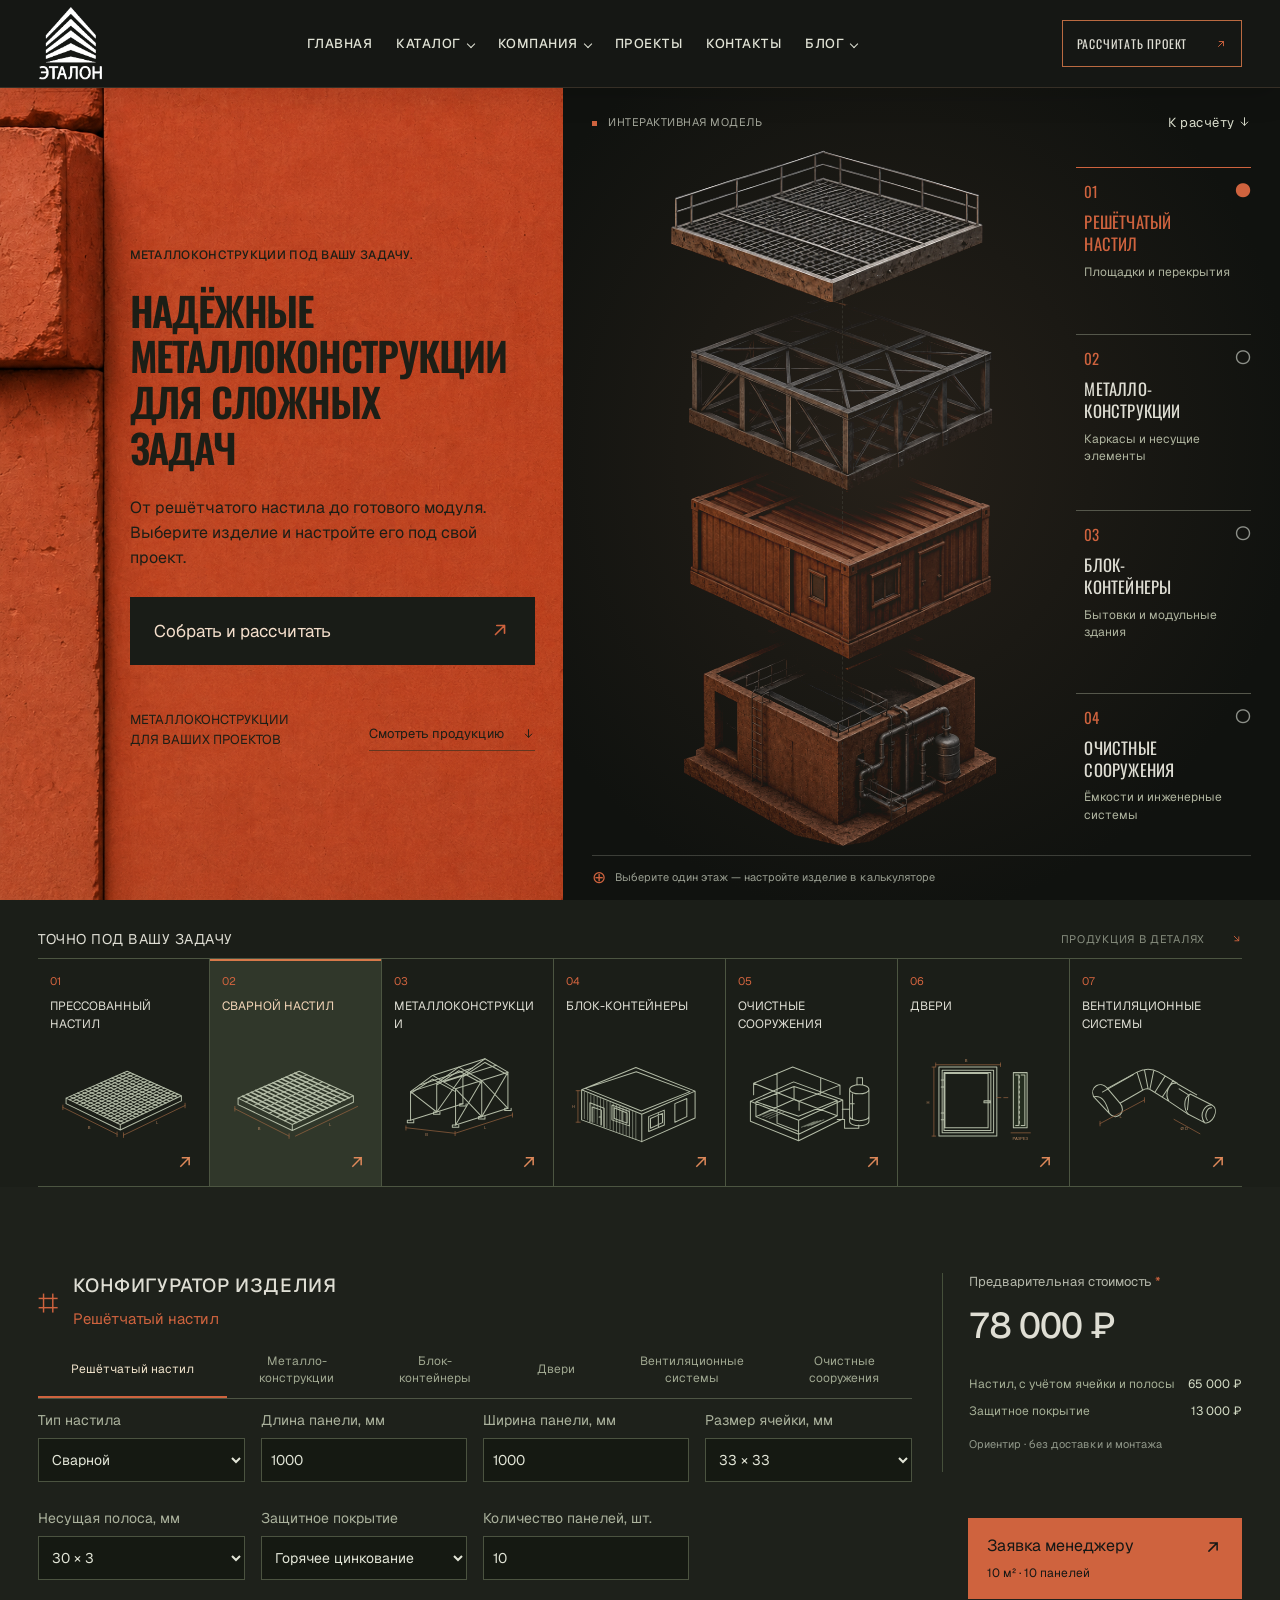
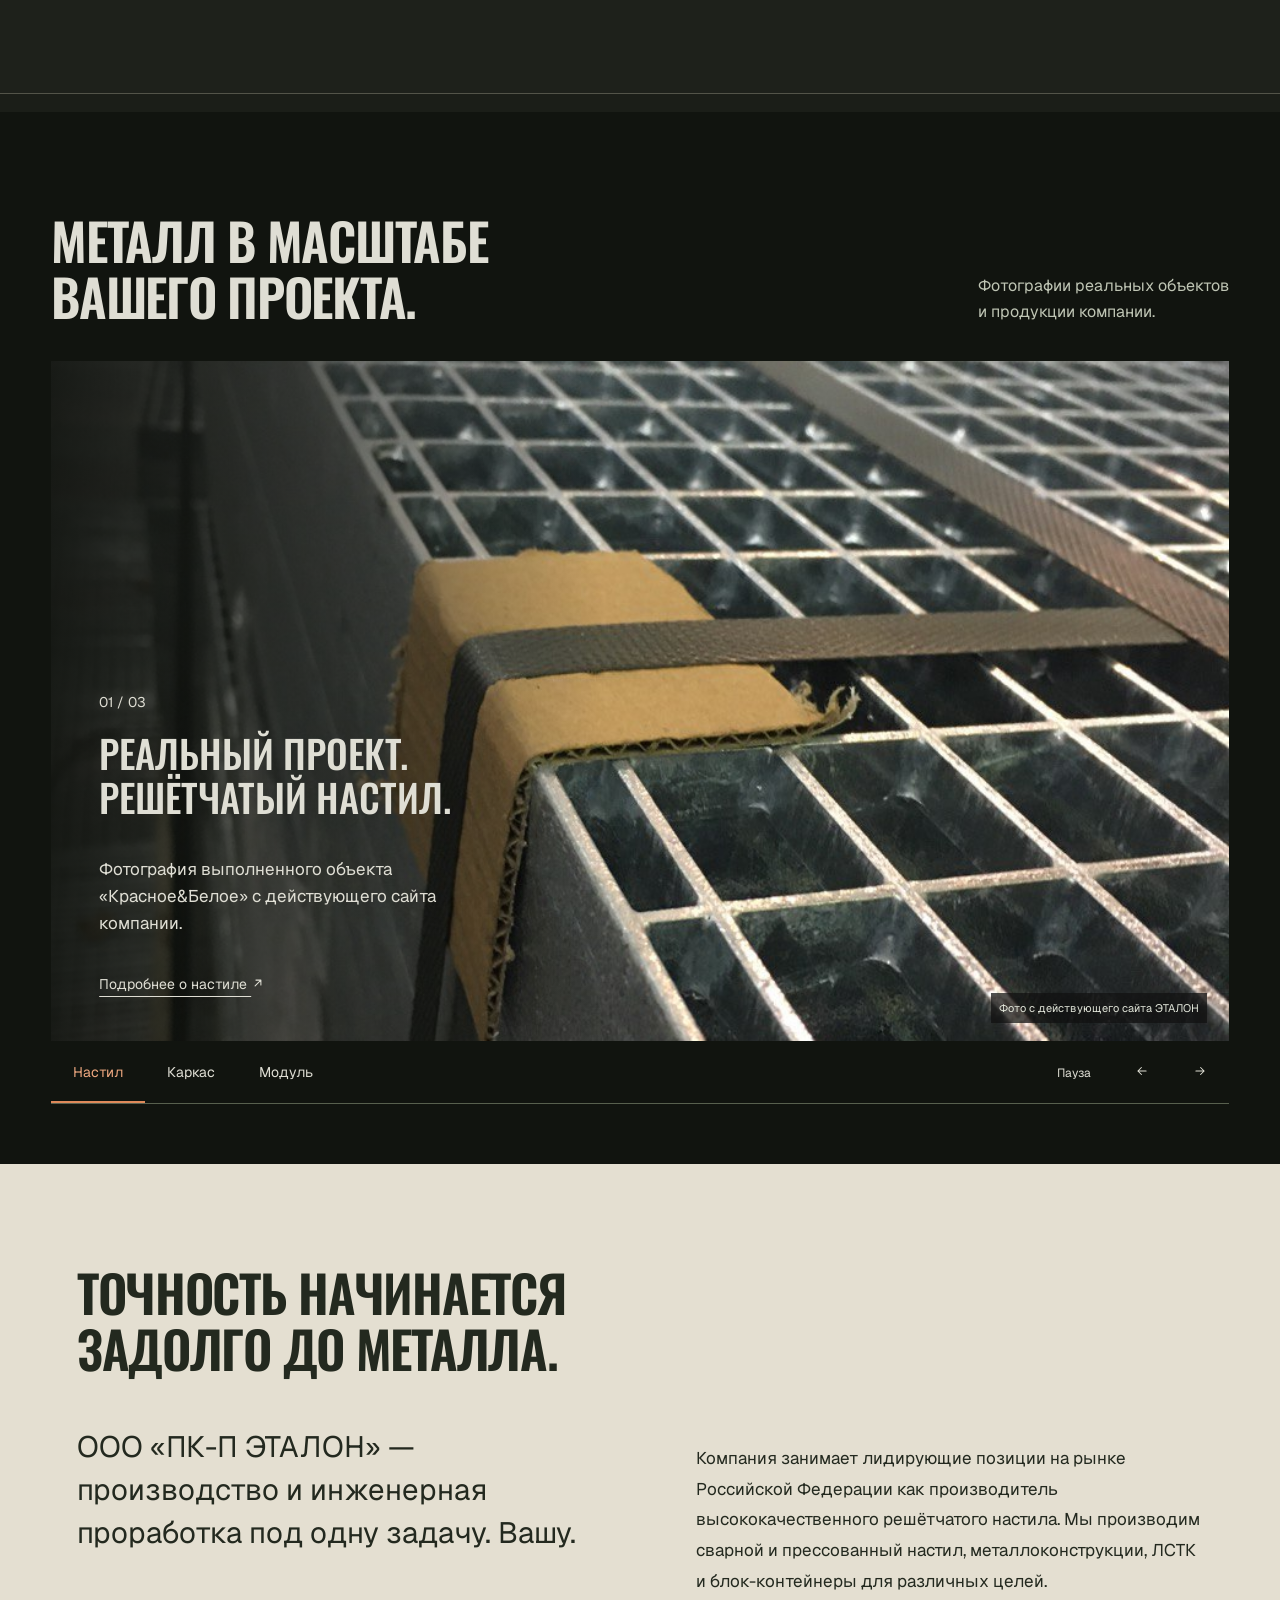
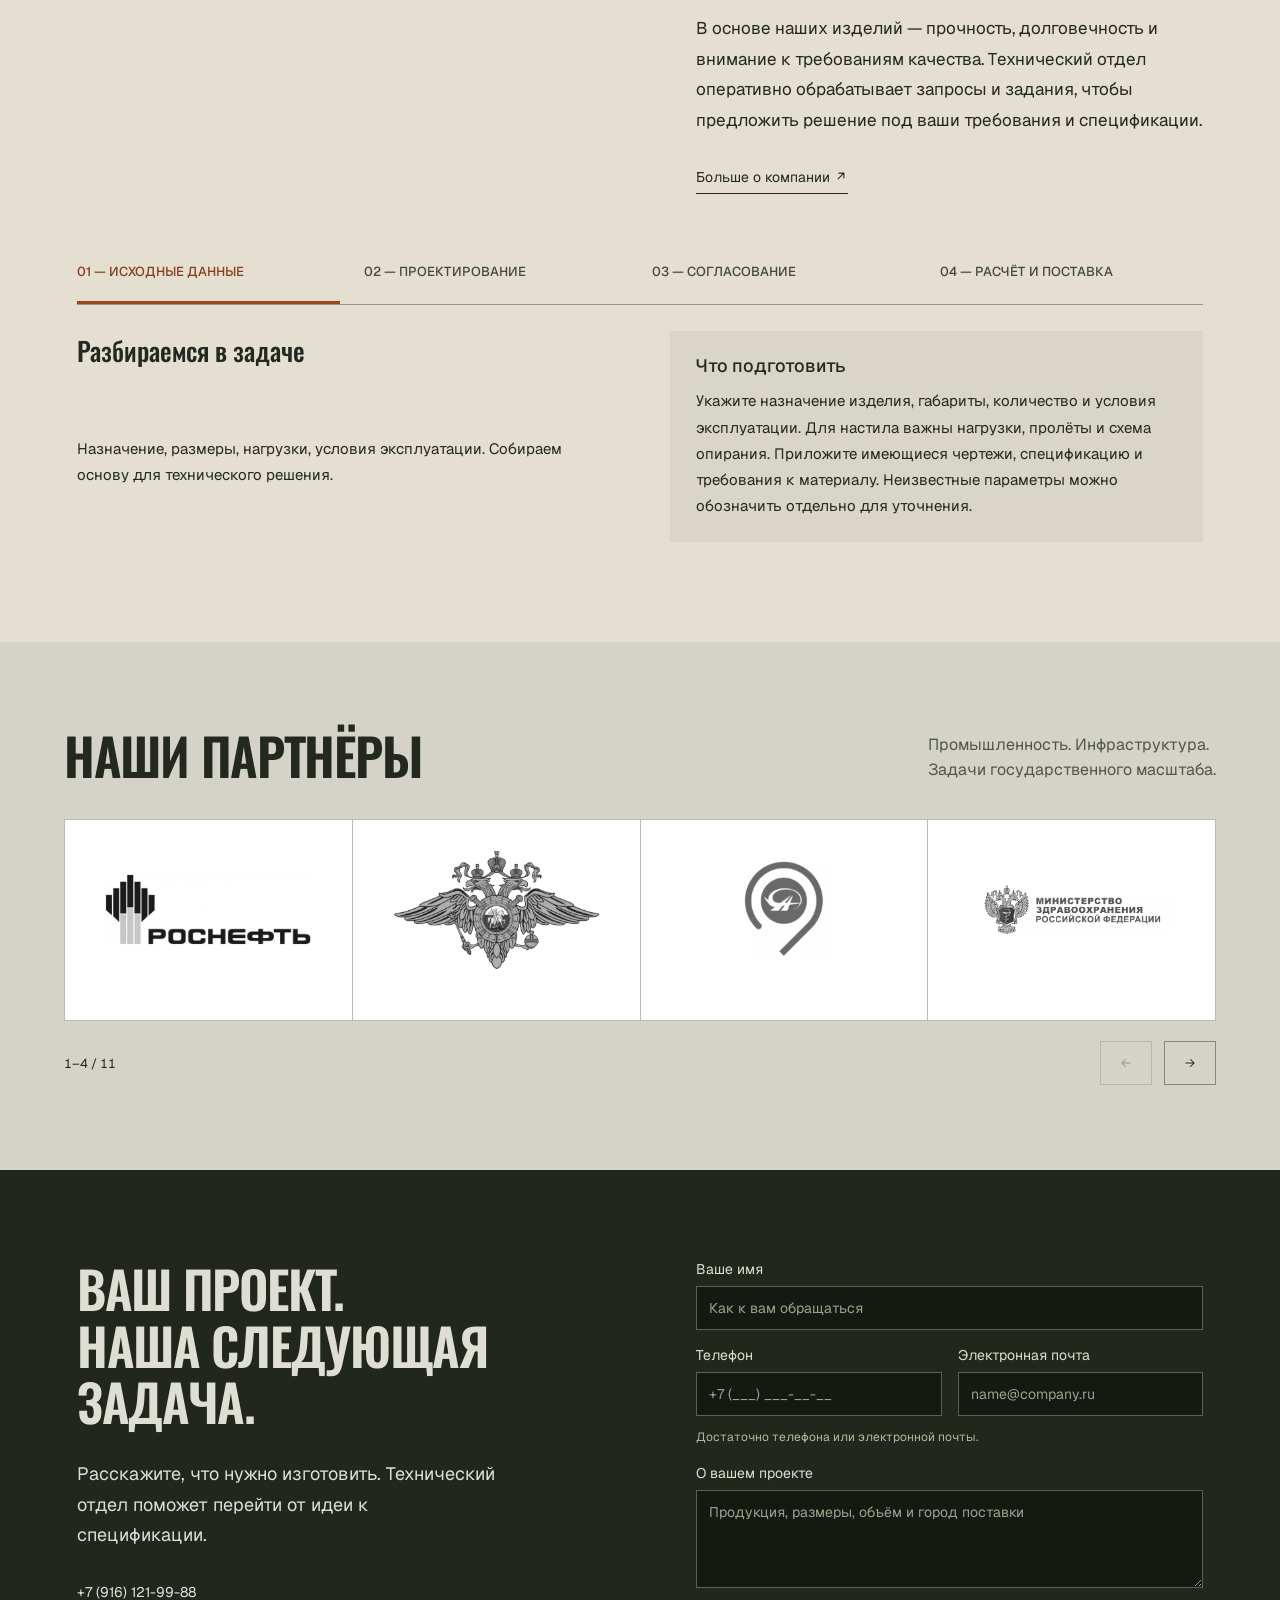
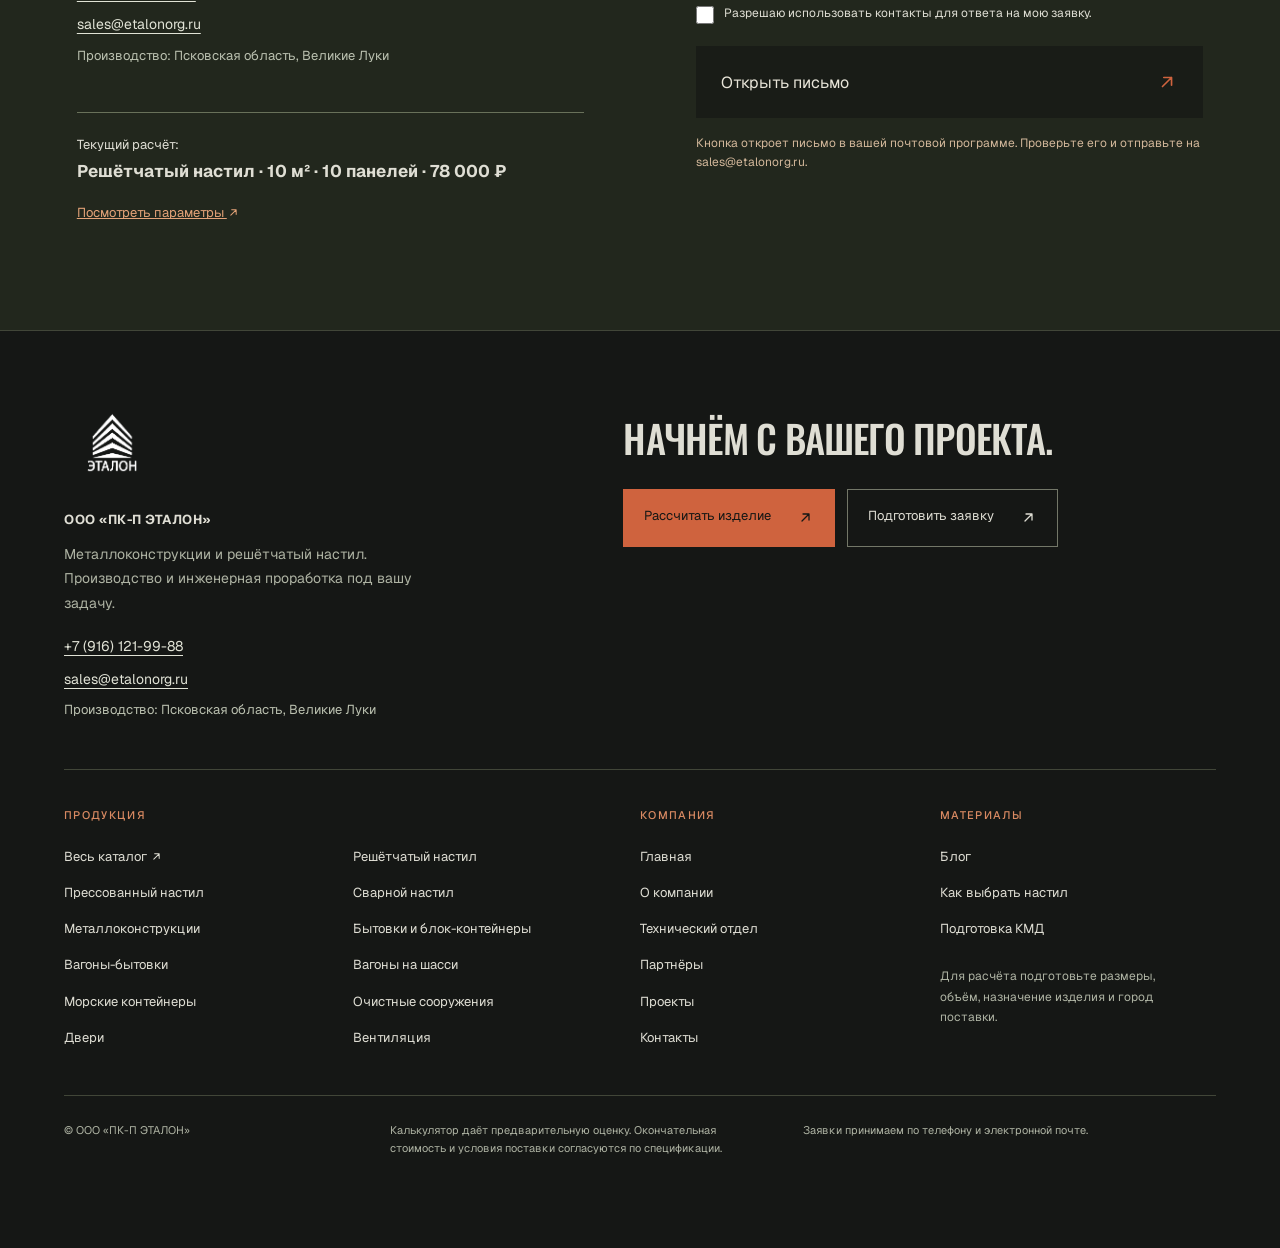
==== commit 09bc1a62: "fix: correct galleries and prepare site release" ====
--- a/index.html
+++ b/index.html
@@ -11,14 +11,14 @@
   <link rel="stylesheet" href="css/styles.css"><link rel="stylesheet" href="css/refinement.css?v=brick-path-2"><link rel="stylesheet" href="css/screens.css">
   <link rel="preload" href="assets/industrial-stack-v2.png" as="image" fetchpriority="high">
   <script defer src="js/calculator.js"></script><script defer src="js/script.js?v=b40752e"></script>
-<link rel="stylesheet" href="css/site.css?v=mobile-screens-1"><script defer src="js/site.js?v=top-popup-50"></script>
+<link rel="stylesheet" href="css/site.css?v=compact-partners-1"><script defer src="js/site.js?v=real-photos-1"></script>
 <link rel="stylesheet" href="css/footer.css?v=top-popup-1"></head>
 <body id="page-top" class="home-page">
 <a class="skip" href="#calculator">Перейти к расчёту</a>
 <header class="header">
 <a class="brand" href="./" aria-label="Эталон — на главную"><span class="brand-logo"><img src="assets/etalon-logo-white.png" alt="ЭТАЛОН"></span></a>
 <nav id="site-nav" aria-label="Главная навигация"><a href="./">ГЛАВНАЯ</a>
-<details class="nav-dropdown"><summary>КАТАЛОГ</summary><div class="catalog-menu"><a href="page.html?slug=catalog">Вся продукция</a><details class="nav-submenu"><summary>Решётчатый настил</summary><div><a href="page.html?slug=grating">О решётчатом настиле</a><a href="page.html?slug=pressed">Прессованный настил</a><a href="page.html?slug=welded">Сварной настил</a></div></details><details class="nav-submenu"><summary>Металлоконструкции</summary><div><a href="page.html?slug=structures">Все металлоконструкции</a><a href="page.html?slug=lstk">ЛСТК</a></div></details><details class="nav-submenu"><summary>Блок-контейнеры</summary><div><a href="page.html?slug=cabins">О блок-контейнерах</a><a href="page.html?slug=site-cabins">Вагоны-бытовки</a><a href="page.html?slug=chassis-cabins">Вагоны на шасси</a><a href="page.html?slug=sea-containers">Морские контейнеры</a></div></details><a href="page.html?slug=treatment">Очистные сооружения</a><a href="page.html?slug=doors">Двери</a><a href="page.html?slug=ventilation">Вентиляция</a></div></details>
+<details class="nav-dropdown"><summary>КАТАЛОГ</summary><div class="catalog-menu"><a href="page.html?slug=catalog">Вся продукция</a><details class="nav-submenu"><summary>Решётчатый настил</summary><div><a href="page.html?slug=grating">О решётчатом настиле</a><a href="page.html?slug=pressed">Прессованный настил</a><a href="page.html?slug=welded">Сварной настил</a></div></details><a href="page.html?slug=structures">Металлоконструкции</a><details class="nav-submenu"><summary>Блок-контейнеры</summary><div><a href="page.html?slug=cabins">О блок-контейнерах</a><a href="page.html?slug=site-cabins">Вагоны-бытовки</a><a href="page.html?slug=chassis-cabins">Вагоны на шасси</a><a href="page.html?slug=sea-containers">Морские контейнеры</a></div></details><a href="page.html?slug=treatment">Очистные сооружения</a><a href="page.html?slug=doors">Двери</a><a href="page.html?slug=ventilation">Вентиляция</a></div></details>
 <details class="nav-dropdown"><summary>КОМПАНИЯ</summary><div><a href="page.html?slug=company">О компании</a><a href="page.html?slug=engineering">Технический отдел</a><a href="page.html?slug=partners">Партнёры</a></div></details>
 <a href="page.html?slug=projects">ПРОЕКТЫ</a><a href="page.html?slug=contacts">КОНТАКТЫ</a>
 <details class="nav-dropdown"><summary>БЛОГ</summary><div><a href="page.html?slug=blog">Все материалы</a><a href="page.html?slug=article-grating">Выбор настила</a><a href="page.html?slug=article-kmd">Подготовка КМД</a></div></details></nav>
@@ -57,15 +57,15 @@
     <div class="calculator" id="calculator">
       <div class="calc-heading"><span class="calc-icon">⌗</span><div><h2>КОНФИГУРАТОР ИЗДЕЛИЯ</h2><p id="selection-summary">Решётчатый настил</p></div></div>
       <div class="calc-tabs" role="group" aria-label="Категория расчёта"></div><form class="calc-editor" id="calc-editor" novalidate></form>
-      <div class="calc-total"><small>Предварительная стоимость <span title="Демонстрационные расценки, не коммерческое предложение">*</span></small><strong id="total" aria-live="polite">0 ₽</strong><div id="calc-breakdown"></div><p id="calc-error" role="status"></p><span>Демо-расчёт · без доставки и монтажа</span></div>
+      <div class="calc-total"><small>Предварительная стоимость <span title="Расчётный ориентир, не коммерческое предложение">*</span></small><strong id="total" aria-live="polite">0 ₽</strong><div id="calc-breakdown"></div><p id="calc-error" role="status"></p><span>Ориентир · без доставки и монтажа</span></div>
       <button class="calc-next" id="view-order">Заявка менеджеру <span>↗</span><small id="order-count">Только выбранное изделие</small></button>
     </div>
   </section>
-<section class="showcase" aria-labelledby="showcase-title"><div class="wide-heading"><h2 id="showcase-title">МЕТАЛЛ В МАСШТАБЕ<br>ВАШЕГО ПРОЕКТА.</h2><p>Посмотрите, как отдельное изделие<br>становится частью большой системы.</p></div><div class="showcase-stage" tabindex="0" aria-label="Галерея применений. Переключайте стрелками клавиатуры"><img id="showcase-image" src="assets/showcase-platform.png" width="1536" height="1024" alt="Визуализация площадки с решётчатым настилом" loading="lazy"><div class="showcase-copy"><span id="slide-count">01 / 03</span><h3 id="slide-title">ПРОЧНАЯ ОПОРА.<br>ОТКРЫТАЯ СТРУКТУРА.</h3><p id="slide-text">Решётчатый настил для проходов, площадок и технологических перекрытий.</p><a id="slide-link" href="page.html?slug=grating">Подробнее о настиле ↗</a></div><span class="visualization-note">Концептуальная визуализация применения</span></div><div class="showcase-controls"><div class="slide-tabs" role="group" aria-label="Выбрать применение"><button data-slide="0" aria-pressed="true">Настил</button><button data-slide="1" aria-pressed="false">Каркас</button><button data-slide="2" aria-pressed="false">Модуль</button></div><div><button id="slide-prev" aria-label="Предыдущее изображение">←</button><button id="slide-next" aria-label="Следующее изображение">→</button></div></div></section>
+<section class="showcase" aria-labelledby="showcase-title"><div class="wide-heading"><h2 id="showcase-title">МЕТАЛЛ В МАСШТАБЕ<br>ВАШЕГО ПРОЕКТА.</h2><p>Фотографии реальных объектов<br>и продукции компании.</p></div><div class="showcase-stage" tabindex="0" aria-label="Галерея реальных объектов. Переключайте стрелками клавиатуры"><img id="showcase-image" src="assets/photos/grating-krasnoe-beloe-01.jpg" width="1536" height="1024" alt="Фотография решётчатого настила на объекте" loading="eager" fetchpriority="high"><div class="showcase-copy"><span id="slide-count">01 / 03</span><h3 id="slide-title">РЕАЛЬНЫЙ ПРОЕКТ.<br>РЕШЁТЧАТЫЙ НАСТИЛ.</h3><p id="slide-text">Фотография выполненного объекта «Красное&Белое» с действующего сайта компании.</p><a id="slide-link" href="page.html?slug=grating">Подробнее о настиле ↗</a></div><span class="visualization-note">Фото с действующего сайта ЭТАЛОН</span></div><div class="showcase-controls"><div class="slide-tabs" role="group" aria-label="Выбрать применение"><button data-slide="0" aria-pressed="true">Настил</button><button data-slide="1" aria-pressed="false">Каркас</button><button data-slide="2" aria-pressed="false">Модуль</button></div><div><button id="slide-prev" aria-label="Предыдущее изображение">←</button><button id="slide-next" aria-label="Следующее изображение">→</button></div></div></section>
 <section class="company-section" id="approach"><h2>ТОЧНОСТЬ НАЧИНАЕТСЯ<br>ЗАДОЛГО ДО МЕТАЛЛА.</h2><div class="company-columns"><p class="company-lead">ООО «ПК-П ЭТАЛОН» — производство и инженерная проработка под одну задачу. Вашу.</p><div><p>Компания занимает лидирующие позиции на рынке Российской Федерации как производитель высококачественного решётчатого настила. Мы производим сварной и прессованный настил, металлоконструкции, ЛСТК и блок-контейнеры для различных целей.</p><p>В основе наших изделий — прочность, долговечность и внимание к требованиям качества. Технический отдел оперативно обрабатывает запросы и задания, чтобы предложить решение под ваши требования и спецификации.</p><a href="page.html?slug=company">Больше о компании ↗</a></div></div><div class="engineering-flow"><article><span>01 — ИСХОДНЫЕ ДАННЫЕ</span><h3>Разбираемся в задаче</h3><p>Назначение, размеры, нагрузки, условия эксплуатации. Собираем основу для технического решения.</p></article><article><span>02 — ПРОЕКТИРОВАНИЕ</span><h3>Продумываем детали</h3><p>Индивидуальные чертежи, раскладка настила на несущих конструкциях и деталировка КМД.</p></article><article><span>03 — СОГЛАСОВАНИЕ</span><h3>Фиксируем спецификацию</h3><p>Состав изделия, покрытие и комплектация — чтобы результат соответствовал вашему проекту.</p></article><article><span>04 — РАСЧЁТ И ПОСТАВКА</span><h3>Уточняем условия заказа</h3><p>Переходим от согласованной спецификации к обсуждению стоимости, состава поставки и условий получения продукции.</p></article></div></section>
 <section class="partners-section"><div class="wide-heading"><h2>НАШИ ПАРТНЁРЫ</h2><p>Промышленность. Инфраструктура.<br>Задачи государственного масштаба.</p></div><div class="partners-grid" data-partners></div></section>
 <section class="contact-section" id="request"><div class="contact-intro"><h2>ВАШ ПРОЕКТ.<br>НАША СЛЕДУЮЩАЯ<br>ЗАДАЧА.</h2><p>Расскажите, что нужно изготовить. Технический отдел поможет перейти от идеи к спецификации.</p><div class="published-contacts"><a href="tel:+79161219988">+7 (916) 121-99-88</a><a href="mailto:sales@etalonorg.ru">sales@etalonorg.ru</a><span>Производство: Псковская область, Великие Луки</span></div><div class="contact-selection">Текущий расчёт: <strong id="contact-product">Индивидуальный запрос</strong><button id="footer-order" type="button">Посмотреть параметры ↗</button></div></div>
-<form data-contact-form><label class="lead-field">Ваше имя<input name="name" required minlength="2" maxlength="80" autocomplete="name" placeholder="Как к вам обращаться"></label><div class="lead-contact"><label class="lead-field">Телефон<input name="phone" type="tel" maxlength="30" autocomplete="tel" placeholder="+7 (___) ___-__-__"></label><label class="lead-field">Электронная почта<input name="email" type="email" maxlength="120" autocomplete="email" placeholder="name@company.ru"></label></div><p class="contact-help">Достаточно телефона или электронной почты.</p><label class="lead-field">О вашем проекте<textarea name="comment" maxlength="2000" rows="4" placeholder="Продукция, размеры, объём и город поставки"></textarea></label><label class="consent"><input type="checkbox" name="consent" required><span>Разрешаю использовать контакты для ответа на мою заявку.</span></label><button class="primary" type="submit">Подготовить заявку <span>↗</span></button><p class="demo-form-note">Пока это демо-форма. Отправка почты не подключена, данные никуда не передаются.</p><p class="contact-status" role="status"></p></form></section>
+<form data-contact-form><label class="lead-field">Ваше имя<input name="name" required minlength="2" maxlength="80" autocomplete="name" placeholder="Как к вам обращаться"></label><div class="lead-contact"><label class="lead-field">Телефон<input name="phone" type="tel" maxlength="30" autocomplete="tel" placeholder="+7 (___) ___-__-__"></label><label class="lead-field">Электронная почта<input name="email" type="email" maxlength="120" autocomplete="email" placeholder="name@company.ru"></label></div><p class="contact-help">Достаточно телефона или электронной почты.</p><label class="lead-field">О вашем проекте<textarea name="comment" maxlength="2000" rows="4" placeholder="Продукция, размеры, объём и город поставки"></textarea></label><label class="consent"><input type="checkbox" name="consent" required><span>Разрешаю использовать контакты для ответа на мою заявку.</span></label><button class="primary" type="submit">Открыть письмо <span>↗</span></button><p class="demo-form-note">Кнопка откроет письмо в вашей почтовой программе. Проверьте его и отправьте на sales@etalonorg.ru.</p><p class="contact-status" role="status"></p></form></section>
 </main>
 <footer class="site-footer">
   <div class="footer-top">
@@ -73,11 +73,11 @@
     <div class="footer-project"><h2>НАЧНЁМ С ВАШЕГО ПРОЕКТА.</h2><div class="footer-actions"><a href="./#calculator">Рассчитать изделие <span aria-hidden="true">↗</span></a><a href="#request">Подготовить заявку <span aria-hidden="true">↗</span></a></div></div>
   </div>
   <div class="footer-directory">
-    <nav class="footer-nav footer-catalog" aria-label="Продукция в подвале"><h3>Продукция</h3><ul><li><a href="page.html?slug=catalog">Весь каталог ↗</a></li><li><a href="page.html?slug=grating">Решётчатый настил</a></li><li><a href="page.html?slug=pressed">Прессованный настил</a></li><li><a href="page.html?slug=welded">Сварной настил</a></li><li><a href="page.html?slug=structures">Металлоконструкции</a></li><li><a href="page.html?slug=lstk">ЛСТК</a></li><li><a href="page.html?slug=cabins">Бытовки и блок-контейнеры</a></li><li><a href="page.html?slug=site-cabins">Вагоны-бытовки</a></li><li><a href="page.html?slug=chassis-cabins">Вагоны на шасси</a></li><li><a href="page.html?slug=sea-containers">Морские контейнеры</a></li><li><a href="page.html?slug=treatment">Очистные сооружения</a></li><li><a href="page.html?slug=doors">Двери</a></li><li><a href="page.html?slug=ventilation">Вентиляция</a></li></ul></nav>
+    <nav class="footer-nav footer-catalog" aria-label="Продукция в подвале"><h3>Продукция</h3><ul><li><a href="page.html?slug=catalog">Весь каталог ↗</a></li><li><a href="page.html?slug=grating">Решётчатый настил</a></li><li><a href="page.html?slug=pressed">Прессованный настил</a></li><li><a href="page.html?slug=welded">Сварной настил</a></li><li><a href="page.html?slug=structures">Металлоконструкции</a></li><li><a href="page.html?slug=cabins">Бытовки и блок-контейнеры</a></li><li><a href="page.html?slug=site-cabins">Вагоны-бытовки</a></li><li><a href="page.html?slug=chassis-cabins">Вагоны на шасси</a></li><li><a href="page.html?slug=sea-containers">Морские контейнеры</a></li><li><a href="page.html?slug=treatment">Очистные сооружения</a></li><li><a href="page.html?slug=doors">Двери</a></li><li><a href="page.html?slug=ventilation">Вентиляция</a></li></ul></nav>
     <nav class="footer-nav" aria-label="Компания в подвале"><h3>Компания</h3><ul><li><a href="./">Главная</a></li><li><a href="page.html?slug=company">О компании</a></li><li><a href="page.html?slug=engineering">Технический отдел</a></li><li><a href="page.html?slug=partners">Партнёры</a></li><li><a href="page.html?slug=projects">Проекты</a></li><li><a href="page.html?slug=contacts">Контакты</a></li></ul></nav>
     <nav class="footer-nav" aria-label="Материалы в подвале"><h3>Материалы</h3><ul><li><a href="page.html?slug=blog">Блог</a></li><li><a href="page.html?slug=article-grating">Как выбрать настил</a></li><li><a href="page.html?slug=article-kmd">Подготовка КМД</a></li></ul><p class="footer-request-help">Для расчёта подготовьте размеры, объём, назначение изделия и город поставки.</p></nav>
   </div>
-  <div class="footer-bottom"><p>© ООО «ПК-П ЭТАЛОН»</p><p>Калькулятор использует демонстрационные расценки. Итоговая стоимость и условия поставки требуют согласования.</p><p>Отправка заявок пока не подключена. Контактные данные из форм никуда не передаются.</p><a class="back-to-top" href="#page-top" aria-label="Вернуться в начало страницы">Наверх <span aria-hidden="true">↑</span></a></div>
+  <div class="footer-bottom"><p>© ООО «ПК-П ЭТАЛОН»</p><p>Калькулятор даёт предварительную оценку. Окончательная стоимость и условия поставки согласуются по спецификации.</p><p>Заявки принимаем по телефону и электронной почте.</p><a class="back-to-top" href="#page-top" aria-label="Вернуться в начало страницы">Наверх <span aria-hidden="true">↑</span></a></div>
 </footer>
 
 <dialog id="order-dialog" aria-labelledby="order-title">
@@ -91,9 +91,9 @@
     <p class="contact-help">Укажите телефон или электронную почту для связи.</p>
     <label class="lead-field">Комментарий к проекту<textarea name="comment" rows="3" maxlength="2000" placeholder="Назначение, сроки, город поставки"></textarea></label>
     <label class="consent"><input name="consent" type="checkbox" required> <span>Разрешаю использовать указанные контакты для ответа на эту заявку.</span></label>
-    <p class="demo-form-note">Демо-форма: отправка на почту ещё не подключена. Контакты никуда не передаются.</p>
+    <p class="demo-form-note">Кнопка откроет письмо с параметрами изделия в вашей почтовой программе. Отправьте его на sales@etalonorg.ru.</p>
     <p id="lead-status" role="status" aria-live="polite"></p>
-    <button class="primary" type="submit">Подготовить заявку <span>↗</span></button>
+    <button class="primary" type="submit">Открыть письмо <span>↗</span></button>
   </form>
 </dialog>
 <noscript><p class="noscript">Для интерактивной модели и калькулятора включите JavaScript.</p></noscript>
--- a/css/styles.css
+++ b/css/styles.css
@@ -1,4 +1,4 @@
-:root{--rust:#cf633e;--ink:#151715;--paper:#dfded4;--muted:#8d9089;--line:#3c3e38;--font:'Geist',Arial,sans-serif;--display:'Oswald','Arial Narrow',sans-serif}*{box-sizing:border-box}html{scroll-behavior:smooth;scroll-padding-top:24px}body{margin:0;background:var(--ink);color:var(--paper);font-family:var(--font);font-size:14px}button,input{font:inherit}a{color:inherit;text-decoration:none}button{cursor:pointer}button,a,input{-webkit-tap-highlight-color:transparent}button:focus-visible,a:focus-visible,input:focus-visible{outline:2px solid #f5b28b;outline-offset:5px}button{color:inherit}main{overflow:hidden;width:100%}.header{height:118px;display:grid;grid-template-columns:40% 39% 21%;align-items:center;background:linear-gradient(90deg,var(--rust) 40%,var(--ink) 40%);position:relative;z-index:2}.brand{display:flex;align-items:center;gap:16px;padding-left:clamp(55px,6vw,100px);color:#191a14;font-size:35px;font-weight:700;letter-spacing:1px;line-height:1}.brand small{display:block;font-size:9px;letter-spacing:1.7px;margin-top:9px}.brand-mark{border:5px solid currentColor;width:47px;height:48px;line-height:37px;text-align:center;font-size:42px;font-family:Arial;font-weight:900}.header nav{display:flex;justify-content:center;gap:32px;font-size:11px}.header nav a:hover{color:var(--rust)}.header nav span{color:var(--rust);margin-left:12px}.header-calc{border:1px solid #595b51;margin-right:32px;padding:17px 15px;font-size:11px;display:flex;justify-content:space-between;gap:10px}.header-calc span{color:var(--rust)}.hero{display:grid;grid-template-columns:40% 60%}.hero-copy{background:var(--rust);color:#1c1e16;position:relative;padding:55px 36px 35px clamp(55px,6vw,100px);display:flex;flex-direction:column;isolation:isolate}.hero-copy:after,.request:after{content:'';position:absolute;inset:0;pointer-events:none;opacity:.14;background-image:url('assets/grain.svg');z-index:-1}.brick-edge{position:absolute;left:0;top:-118px;bottom:0;width:43px;overflow:hidden;border-right:2px solid #86452f;background:#bd5536}.brick-edge i{display:block;height:21%;background:linear-gradient(110deg,#d3774d,#b95435 75%);border-bottom:5px solid #532e22;box-shadow:inset -5px 1px 10px #813e2f,inset 0 3px 1px #df9260;transform:rotate(-1deg);margin-left:-10px}.brick-edge i:nth-child(even){margin-right:8px;transform:rotate(2deg)}.eyebrow{font-size:10px;letter-spacing:1.4px;font-weight:500;margin:0 0 29px}h1{font-family:var(--display);font-weight:600;font-size:clamp(55px,5.75vw,90px);line-height:1.12;letter-spacing:-3px;margin:0;width:100%;max-width:650px}h1 span{color:#e0b48e}.hero-description{font-size:14px;line-height:1.7;max-width:345px;margin:30px 0}.primary{border:0;background:#191c17;color:#e8e5d9;padding:22px 25px;display:flex;justify-content:space-between;align-items:center;gap:24px;text-align:left;font-size:12px;transition:background .2s}.primary:hover{background:#30342b}.primary span{color:var(--rust);font-size:22px}.hero-copy>.primary{max-width:340px}.hero-bottom{margin-top:auto;padding-top:46px;display:flex;justify-content:space-between;gap:18px;font-size:9px;line-height:1.8}.hero-bottom>a{border-bottom:1px solid #66351e;align-self:flex-end;padding-bottom:5px}.hero-bottom>a span{margin-left:15px}.hero-engineering{position:relative;padding:8px 32px 0;background:radial-gradient(ellipse at 35% 45%,#292a23 0%,#151715 66%)}.drawing-top{display:flex;justify-content:space-between;align-items:center;font-size:9px;letter-spacing:1px;color:#a4a79b;gap:15px}.drawing-top i{display:inline-block;width:5px;height:5px;background:var(--rust);margin-right:8px}.drawing-top button{border:0;background:transparent;font-size:10px;color:#d7d6cc;padding:10px 0;letter-spacing:0}.drawing-top button span{color:var(--rust);margin-left:8px}.model{position:relative;display:grid;grid-template-columns:73% 27%;max-width:850px;margin:0 auto;align-items:stretch}.stack{position:relative;aspect-ratio:2/3;width:100%;mix-blend-mode:screen}.layer{position:absolute;left:0;top:var(--top);width:100%;height:var(--height);overflow:hidden;padding:0;border:0;background:transparent;transition:filter .35s,transform .6s cubic-bezier(.2,.8,.2,1);transform-origin:50% 50%;isolation:isolate}.layer img{position:absolute;width:100%;height:auto;left:0;top:0;transform:translateY(var(--offset));pointer-events:none;user-select:none}.layer:hover{filter:brightness(1.3);transform:translateY(-5px)}.layer.selected{filter:sepia(.5) saturate(1.8) brightness(1.25);transform:translateX(-7px) translateY(-7px)}.layer:focus-visible{outline-offset:-6px}.stack.assembled .layer:nth-child(1){transform:translateY(33%)}.stack.assembled .layer:nth-child(2){transform:translateY(9%)}.stack.assembled .layer:nth-child(3){transform:translateY(-7%)}.stack.assembled .layer:nth-child(4){transform:translateY(-19%)}.model-labels{display:grid;grid-template-rows:22.5% 27.5% 22.8% 27.2%;z-index:1}.model-labels button{align-self:center;position:relative;text-align:left;background:none;border:0;border-top:1px solid #55574b;padding:12px 0 0 15px;width:100%;transition:color .25s}.model-labels button:before{content:'';position:absolute;width:43px;height:1px;right:100%;top:-1px;background:#55574b}.part-num{font-family:var(--display);color:var(--rust);font-size:14px;display:block;margin-bottom:9px}.model-labels strong{font-family:var(--display);font-weight:400;font-size:clamp(14px,1.4vw,21px);line-height:1.35;letter-spacing:.2px}.model-labels small{display:block;font-size:9px;line-height:1.5;color:var(--muted);max-width:135px;margin-top:8px}.part-add{position:absolute;right:0;top:10px;font-size:19px;color:var(--muted)}.model-labels button:hover,.model-labels button.selected{color:var(--rust)}.model-labels button.selected{border-color:var(--rust)}.model-labels button.selected .part-add{color:var(--rust)}.axis{position:absolute;left:38%;top:8%;bottom:7%;border-left:1px dashed #4c4d43;opacity:.4}.model-caption{border-top:1px solid var(--line);display:flex;align-items:center;gap:9px;font-size:9px;color:#989d90;padding:15px 0}.crosshair{font-size:17px;color:var(--rust)}.caption-end{margin-left:auto;font-size:8px;letter-spacing:1px}.calculator{grid-column:1/-1;display:grid;grid-template-columns:28% 29% 26% 17%;min-height:133px;border-block:1px solid #535449;background:#1e211b;scroll-margin-top:20px}.calc-heading{display:flex;align-items:center;gap:19px;padding:26px 28px 26px 40px}.calc-icon{font-size:36px;font-weight:300;color:var(--rust)}.calc-heading h2{font-size:13px;letter-spacing:.7px;font-weight:500;margin:0 0 10px}.calc-heading p{color:#969b8d;font-size:11px;margin:0;line-height:1.5}.calc-editor{border-inline:1px solid var(--line);padding:22px 26px;display:flex;flex-direction:column;justify-content:center}.calc-editor>p{font-size:11px;line-height:1.8;color:#94998d;margin:0}.quantity-label{font-size:11px;color:#b3b7aa;display:flex;align-items:center;gap:10px;justify-content:space-between}.quantity-label>span{max-width:140px}.quantity-control{display:flex;align-items:center;border:1px solid #53584c}.quantity-control button{background:transparent;border:0;padding:9px;color:#d5d9cb}.quantity-control input{width:55px;background:transparent;color:var(--paper);border:0;text-align:center;appearance:textfield;-moz-appearance:textfield}.quantity-control input::-webkit-inner-spin-button{appearance:none}.rate-note{font-size:9px;color:#9da294;margin:10px 0 0}.calc-total{padding:20px 30px;display:flex;flex-direction:column;justify-content:center}.calc-total small{color:#b5b8ab;font-size:10px}.calc-total small span{color:var(--rust)}.calc-total strong{font-size:32px;font-weight:500;letter-spacing:-1px;margin:5px 0}.calc-total>span{font-size:8px;color:#909789}.calc-next{padding:24px;background:var(--rust);color:var(--ink);border:0;text-align:left;font-size:12px}.calc-next>span{float:right;font-size:20px}.calc-next small{display:block;margin-top:28px;font-size:10px}.products{padding:36px 32px 0}.section-line{display:flex;justify-content:space-between;align-items:center;margin-bottom:24px}.section-line h2{font-weight:400;font-size:11px;letter-spacing:1px;margin:0}.section-line>span{font-size:9px;color:#868d7e;letter-spacing:.7px}.section-line>span span{color:var(--rust);margin-left:22px}.product-grid{display:grid;grid-template-columns:repeat(8,minmax(0,1fr));grid-auto-flow:dense;border-block:1px solid var(--line)}.product-card{border:0;border-right:1px solid var(--line);background:transparent;text-align:left;padding:18px 14px 12px;min-width:0;position:relative;overflow:hidden}.product-card:last-child{border-right:0}.product-card .product-index{font-size:9px;color:var(--rust)}.product-card h3{font-size:10px;line-height:1.6;font-weight:400;min-height:32px;margin:15px 0 10px;text-transform:uppercase}.product-card img{width:100%;height:84px;object-fit:contain;transition:transform .6s,filter .6s;opacity:.7}.product-card:hover img{transform:scale(1.09);filter:sepia(1);opacity:1}.product-card:hover{background:#20231d}.product-card .product-arrow{position:absolute;right:13px;bottom:15px;color:var(--rust);font-size:18px}.approach{padding:160px 7%;display:grid;grid-template-columns:45% 55%;gap:0}.approach-title h2{font-family:var(--display);font-size:clamp(44px,4.5vw,70px);line-height:1.15;font-weight:500;margin:0;letter-spacing:-1.6px}.approach-title h2 span{color:var(--rust)}.approach-title>a{display:inline-block;border-bottom:1px solid #777d6f;margin-top:35px;padding-bottom:10px;font-size:12px}.approach-title>a span{color:var(--rust);margin-left:45px}.reveal-text{font-size:clamp(20px,2.2vw,33px);line-height:1.5;margin:0 0 50px;letter-spacing:-.6px}.steps article{display:flex;gap:30px;border-top:1px solid var(--line);padding:25px 0}.steps article>span{color:var(--rust);font-size:11px;padding-top:4px}.steps h3{font-size:17px;font-weight:400;margin:0 0 9px}.steps p{font-size:12px;color:#9aa18f;line-height:1.7;margin:0;max-width:390px}.request{background:var(--rust);color:var(--ink);padding:75px 7%;position:relative;isolation:isolate}.request>div{display:flex;align-items:flex-end;justify-content:space-between;gap:40px}.request h2{font-family:var(--display);font-size:clamp(42px,5.5vw,85px);font-weight:500;line-height:1.13;letter-spacing:-2px;margin:0}.request h2 span{margin-left:35px}.request p:not(.eyebrow){font-size:13px;line-height:1.8}.request>button{border:0;border-bottom:1px solid #633d2a;padding:18px 0;margin-top:35px;min-width:270px;background:none;color:var(--ink);text-align:left}.request>button span{float:right;font-size:20px}footer{display:flex;align-items:center;justify-content:space-between;gap:30px;padding:35px 4%;font-size:10px;color:#969e8c}.footer-brand{font-size:25px;font-weight:700;color:var(--paper);letter-spacing:1px}footer small{font-size:9px}dialog{background:#22251f;color:var(--paper);border:1px solid #60674f;padding:32px;max-width:600px;width:calc(100% - 32px);max-height:85vh}dialog::backdrop{background:#080a08d9;backdrop-filter:blur(5px)}.dialog-top{display:flex;align-items:flex-start;justify-content:space-between}.dialog-top .eyebrow{color:var(--rust)}.close-dialog{background:none;border:0;color:var(--paper);font-size:26px}.dialog-top .close-dialog{margin-top:-10px}dialog h2{font-size:28px;font-weight:500;line-height:1.25}.order-item{border-bottom:1px solid #4b5243;padding:17px 0;display:flex;align-items:center;gap:16px}.order-item>div{flex:1}.order-item strong{display:block;font-weight:400}.order-item small{display:block;color:#acb69d;margin-top:7px}.remove-item{border:0;background:transparent;font-size:21px;color:var(--rust)}.order-total{display:flex;justify-content:space-between;align-items:center;font-size:16px}.order-total strong{font-size:30px;font-weight:500}.disclaimer{font-size:11px;color:#a9b19d;line-height:1.7}dialog .primary{width:100%;margin-top:24px;background:var(--rust);color:#151715}dialog .primary span{color:#151715}.primary:disabled{opacity:.4;cursor:default}.text-button.close-dialog{display:block;width:100%;font-size:12px;margin-top:20px}#detail-image{width:100%;height:180px}#detail-description{font-size:14px;line-height:1.7;color:#b7bead}.skip{position:fixed;top:-100px;z-index:20;background:var(--rust);padding:15px}.skip:focus{top:0}.noscript{position:fixed;bottom:0;background:var(--rust);color:black;padding:15px;width:100%;margin:0}
+:root{--rust:#cf633e;--ink:#151715;--paper:#dfded4;--muted:#8d9089;--line:#3c3e38;--font:'Geist',Arial,sans-serif;--display:'Oswald','Arial Narrow',sans-serif}*{box-sizing:border-box}html{scroll-behavior:smooth;scroll-padding-top:24px}body{margin:0;background:var(--ink);color:var(--paper);font-family:var(--font);font-size:14px}button,input{font:inherit}a{color:inherit;text-decoration:none}button{cursor:pointer}button,a,input{-webkit-tap-highlight-color:transparent}button:focus-visible,a:focus-visible,input:focus-visible{outline:2px solid #f5b28b;outline-offset:5px}button{color:inherit}main{overflow:hidden;width:100%}.header{height:118px;display:grid;grid-template-columns:40% 39% 21%;align-items:center;background:linear-gradient(90deg,var(--rust) 40%,var(--ink) 40%);position:relative;z-index:2}.brand{display:flex;align-items:center;gap:16px;padding-left:clamp(55px,6vw,100px);color:#191a14;font-size:35px;font-weight:700;letter-spacing:1px;line-height:1}.brand small{display:block;font-size:9px;letter-spacing:1.7px;margin-top:9px}.brand-mark{border:5px solid currentColor;width:47px;height:48px;line-height:37px;text-align:center;font-size:42px;font-family:Arial;font-weight:900}.header nav{display:flex;justify-content:center;gap:32px;font-size:11px}.header nav a:hover{color:var(--rust)}.header nav span{color:var(--rust);margin-left:12px}.header-calc{border:1px solid #595b51;margin-right:32px;padding:17px 15px;font-size:11px;display:flex;justify-content:space-between;gap:10px}.header-calc span{color:var(--rust)}.hero{display:grid;grid-template-columns:40% 60%}.hero-copy{background:var(--rust);color:#1c1e16;position:relative;padding:55px 36px 35px clamp(55px,6vw,100px);display:flex;flex-direction:column;isolation:isolate}.hero-copy:after,.request:after{content:'';position:absolute;inset:0;pointer-events:none;opacity:.14;background-image:url('../assets/grain.svg');z-index:-1}.brick-edge{position:absolute;left:0;top:-118px;bottom:0;width:43px;overflow:hidden;border-right:2px solid #86452f;background:#bd5536}.brick-edge i{display:block;height:21%;background:linear-gradient(110deg,#d3774d,#b95435 75%);border-bottom:5px solid #532e22;box-shadow:inset -5px 1px 10px #813e2f,inset 0 3px 1px #df9260;transform:rotate(-1deg);margin-left:-10px}.brick-edge i:nth-child(even){margin-right:8px;transform:rotate(2deg)}.eyebrow{font-size:10px;letter-spacing:1.4px;font-weight:500;margin:0 0 29px}h1{font-family:var(--display);font-weight:600;font-size:clamp(55px,5.75vw,90px);line-height:1.12;letter-spacing:-3px;margin:0;width:100%;max-width:650px}h1 span{color:#e0b48e}.hero-description{font-size:14px;line-height:1.7;max-width:345px;margin:30px 0}.primary{border:0;background:#191c17;color:#e8e5d9;padding:22px 25px;display:flex;justify-content:space-between;align-items:center;gap:24px;text-align:left;font-size:12px;transition:background .2s}.primary:hover{background:#30342b}.primary span{color:var(--rust);font-size:22px}.hero-copy>.primary{max-width:340px}.hero-bottom{margin-top:auto;padding-top:46px;display:flex;justify-content:space-between;gap:18px;font-size:9px;line-height:1.8}.hero-bottom>a{border-bottom:1px solid #66351e;align-self:flex-end;padding-bottom:5px}.hero-bottom>a span{margin-left:15px}.hero-engineering{position:relative;padding:8px 32px 0;background:radial-gradient(ellipse at 35% 45%,#292a23 0%,#151715 66%)}.drawing-top{display:flex;justify-content:space-between;align-items:center;font-size:9px;letter-spacing:1px;color:#a4a79b;gap:15px}.drawing-top i{display:inline-block;width:5px;height:5px;background:var(--rust);margin-right:8px}.drawing-top button{border:0;background:transparent;font-size:10px;color:#d7d6cc;padding:10px 0;letter-spacing:0}.drawing-top button span{color:var(--rust);margin-left:8px}.model{position:relative;display:grid;grid-template-columns:73% 27%;max-width:850px;margin:0 auto;align-items:stretch}.stack{position:relative;aspect-ratio:2/3;width:100%;mix-blend-mode:screen}.layer{position:absolute;left:0;top:var(--top);width:100%;height:var(--height);overflow:hidden;padding:0;border:0;background:transparent;transition:filter .35s,transform .6s cubic-bezier(.2,.8,.2,1);transform-origin:50% 50%;isolation:isolate}.layer img{position:absolute;width:100%;height:auto;left:0;top:0;transform:translateY(var(--offset));pointer-events:none;user-select:none}.layer:hover{filter:brightness(1.3);transform:translateY(-5px)}.layer.selected{filter:sepia(.5) saturate(1.8) brightness(1.25);transform:translateX(-7px) translateY(-7px)}.layer:focus-visible{outline-offset:-6px}.stack.assembled .layer:nth-child(1){transform:translateY(33%)}.stack.assembled .layer:nth-child(2){transform:translateY(9%)}.stack.assembled .layer:nth-child(3){transform:translateY(-7%)}.stack.assembled .layer:nth-child(4){transform:translateY(-19%)}.model-labels{display:grid;grid-template-rows:22.5% 27.5% 22.8% 27.2%;z-index:1}.model-labels button{align-self:center;position:relative;text-align:left;background:none;border:0;border-top:1px solid #55574b;padding:12px 0 0 15px;width:100%;transition:color .25s}.model-labels button:before{content:'';position:absolute;width:43px;height:1px;right:100%;top:-1px;background:#55574b}.part-num{font-family:var(--display);color:var(--rust);font-size:14px;display:block;margin-bottom:9px}.model-labels strong{font-family:var(--display);font-weight:400;font-size:clamp(14px,1.4vw,21px);line-height:1.35;letter-spacing:.2px}.model-labels small{display:block;font-size:9px;line-height:1.5;color:var(--muted);max-width:135px;margin-top:8px}.part-add{position:absolute;right:0;top:10px;font-size:19px;color:var(--muted)}.model-labels button:hover,.model-labels button.selected{color:var(--rust)}.model-labels button.selected{border-color:var(--rust)}.model-labels button.selected .part-add{color:var(--rust)}.axis{position:absolute;left:38%;top:8%;bottom:7%;border-left:1px dashed #4c4d43;opacity:.4}.model-caption{border-top:1px solid var(--line);display:flex;align-items:center;gap:9px;font-size:9px;color:#989d90;padding:15px 0}.crosshair{font-size:17px;color:var(--rust)}.caption-end{margin-left:auto;font-size:8px;letter-spacing:1px}.calculator{grid-column:1/-1;display:grid;grid-template-columns:28% 29% 26% 17%;min-height:133px;border-block:1px solid #535449;background:#1e211b;scroll-margin-top:20px}.calc-heading{display:flex;align-items:center;gap:19px;padding:26px 28px 26px 40px}.calc-icon{font-size:36px;font-weight:300;color:var(--rust)}.calc-heading h2{font-size:13px;letter-spacing:.7px;font-weight:500;margin:0 0 10px}.calc-heading p{color:#969b8d;font-size:11px;margin:0;line-height:1.5}.calc-editor{border-inline:1px solid var(--line);padding:22px 26px;display:flex;flex-direction:column;justify-content:center}.calc-editor>p{font-size:11px;line-height:1.8;color:#94998d;margin:0}.quantity-label{font-size:11px;color:#b3b7aa;display:flex;align-items:center;gap:10px;justify-content:space-between}.quantity-label>span{max-width:140px}.quantity-control{display:flex;align-items:center;border:1px solid #53584c}.quantity-control button{background:transparent;border:0;padding:9px;color:#d5d9cb}.quantity-control input{width:55px;background:transparent;color:var(--paper);border:0;text-align:center;appearance:textfield;-moz-appearance:textfield}.quantity-control input::-webkit-inner-spin-button{appearance:none}.rate-note{font-size:9px;color:#9da294;margin:10px 0 0}.calc-total{padding:20px 30px;display:flex;flex-direction:column;justify-content:center}.calc-total small{color:#b5b8ab;font-size:10px}.calc-total small span{color:var(--rust)}.calc-total strong{font-size:32px;font-weight:500;letter-spacing:-1px;margin:5px 0}.calc-total>span{font-size:8px;color:#909789}.calc-next{padding:24px;background:var(--rust);color:var(--ink);border:0;text-align:left;font-size:12px}.calc-next>span{float:right;font-size:20px}.calc-next small{display:block;margin-top:28px;font-size:10px}.products{padding:36px 32px 0}.section-line{display:flex;justify-content:space-between;align-items:center;margin-bottom:24px}.section-line h2{font-weight:400;font-size:11px;letter-spacing:1px;margin:0}.section-line>span{font-size:9px;color:#868d7e;letter-spacing:.7px}.section-line>span span{color:var(--rust);margin-left:22px}.product-grid{display:grid;grid-template-columns:repeat(8,minmax(0,1fr));grid-auto-flow:dense;border-block:1px solid var(--line)}.product-card{border:0;border-right:1px solid var(--line);background:transparent;text-align:left;padding:18px 14px 12px;min-width:0;position:relative;overflow:hidden}.product-card:last-child{border-right:0}.product-card .product-index{font-size:9px;color:var(--rust)}.product-card h3{font-size:10px;line-height:1.6;font-weight:400;min-height:32px;margin:15px 0 10px;text-transform:uppercase}.product-card img{width:100%;height:84px;object-fit:contain;transition:transform .6s,filter .6s;opacity:.7}.product-card:hover img{transform:scale(1.09);filter:sepia(1);opacity:1}.product-card:hover{background:#20231d}.product-card .product-arrow{position:absolute;right:13px;bottom:15px;color:var(--rust);font-size:18px}.approach{padding:160px 7%;display:grid;grid-template-columns:45% 55%;gap:0}.approach-title h2{font-family:var(--display);font-size:clamp(44px,4.5vw,70px);line-height:1.15;font-weight:500;margin:0;letter-spacing:-1.6px}.approach-title h2 span{color:var(--rust)}.approach-title>a{display:inline-block;border-bottom:1px solid #777d6f;margin-top:35px;padding-bottom:10px;font-size:12px}.approach-title>a span{color:var(--rust);margin-left:45px}.reveal-text{font-size:clamp(20px,2.2vw,33px);line-height:1.5;margin:0 0 50px;letter-spacing:-.6px}.steps article{display:flex;gap:30px;border-top:1px solid var(--line);padding:25px 0}.steps article>span{color:var(--rust);font-size:11px;padding-top:4px}.steps h3{font-size:17px;font-weight:400;margin:0 0 9px}.steps p{font-size:12px;color:#9aa18f;line-height:1.7;margin:0;max-width:390px}.request{background:var(--rust);color:var(--ink);padding:75px 7%;position:relative;isolation:isolate}.request>div{display:flex;align-items:flex-end;justify-content:space-between;gap:40px}.request h2{font-family:var(--display);font-size:clamp(42px,5.5vw,85px);font-weight:500;line-height:1.13;letter-spacing:-2px;margin:0}.request h2 span{margin-left:35px}.request p:not(.eyebrow){font-size:13px;line-height:1.8}.request>button{border:0;border-bottom:1px solid #633d2a;padding:18px 0;margin-top:35px;min-width:270px;background:none;color:var(--ink);text-align:left}.request>button span{float:right;font-size:20px}footer{display:flex;align-items:center;justify-content:space-between;gap:30px;padding:35px 4%;font-size:10px;color:#969e8c}.footer-brand{font-size:25px;font-weight:700;color:var(--paper);letter-spacing:1px}footer small{font-size:9px}dialog{background:#22251f;color:var(--paper);border:1px solid #60674f;padding:32px;max-width:600px;width:calc(100% - 32px);max-height:85vh}dialog::backdrop{background:#080a08d9;backdrop-filter:blur(5px)}.dialog-top{display:flex;align-items:flex-start;justify-content:space-between}.dialog-top .eyebrow{color:var(--rust)}.close-dialog{background:none;border:0;color:var(--paper);font-size:26px}.dialog-top .close-dialog{margin-top:-10px}dialog h2{font-size:28px;font-weight:500;line-height:1.25}.order-item{border-bottom:1px solid #4b5243;padding:17px 0;display:flex;align-items:center;gap:16px}.order-item>div{flex:1}.order-item strong{display:block;font-weight:400}.order-item small{display:block;color:#acb69d;margin-top:7px}.remove-item{border:0;background:transparent;font-size:21px;color:var(--rust)}.order-total{display:flex;justify-content:space-between;align-items:center;font-size:16px}.order-total strong{font-size:30px;font-weight:500}.disclaimer{font-size:11px;color:#a9b19d;line-height:1.7}dialog .primary{width:100%;margin-top:24px;background:var(--rust);color:#151715}dialog .primary span{color:#151715}.primary:disabled{opacity:.4;cursor:default}.text-button.close-dialog{display:block;width:100%;font-size:12px;margin-top:20px}#detail-image{width:100%;height:180px}#detail-description{font-size:14px;line-height:1.7;color:#b7bead}.skip{position:fixed;top:-100px;z-index:20;background:var(--rust);padding:15px}.skip:focus{top:0}.noscript{position:fixed;bottom:0;background:var(--rust);color:black;padding:15px;width:100%;margin:0}
 @media(min-width:1650px){.hero-copy{padding-top:90px}.hero-description{font-size:17px;margin-block:40px}.hero-engineering{padding-inline:50px}.model{max-width:930px}}
 @media(max-width:1100px){.header{height:100px;grid-template-columns:42% 58%;background:linear-gradient(90deg,var(--rust) 42%,var(--ink) 42%)}.header-calc{display:none}.hero{grid-template-columns:42% 58%}.hero-copy{padding:30px 25px 25px 55px}.brand{padding-left:55px;font-size:29px}.brick-edge{width:28px;top:-100px}.hero-engineering{padding-inline:20px}h1{font-size:6.3vw;letter-spacing:-2px}.hero-description{font-size:12px}.hero-bottom{font-size:8px;padding-top:30px;flex-wrap:wrap}.caption-end{display:none}.drawing-top{font-size:7px}.drawing-top button{font-size:8px}.model-labels small{font-size:8px}.model-labels button{padding-left:8px}.calculator{grid-template-columns:26% 29% 27% 18%}.calc-heading{padding:20px;gap:10px}.calc-heading h2{font-size:11px}.calc-icon{display:none}.calc-editor{padding:20px 15px}.calc-total{padding:20px}.calc-total strong{font-size:28px}.calc-next{padding:18px;font-size:11px}.product-grid{grid-template-columns:repeat(4,minmax(0,1fr))}.product-card:nth-child(4){border-right:0}.product-card:nth-child(-n+4){border-bottom:1px solid var(--line)}.product-card img{height:100px}.product-card h3{font-size:11px}.approach{padding-block:110px}.request>div{display:block}.request p:not(.eyebrow){margin-top:30px}}
 @media(max-width:700px){.header{height:94px;grid-template-columns:1fr auto;background:var(--rust);color:var(--ink);padding-right:20px}.brand{font-size:27px;padding-left:42px;gap:12px}.brand-mark{width:36px;height:40px;border-width:4px;font-size:35px;line-height:31px}.brand small{font-size:7px;letter-spacing:1.1px}.header nav{gap:0}.header nav a{display:none}.header nav a:first-child{display:block;font-size:10px;border-bottom:1px solid;padding-bottom:5px}.hero{grid-template-columns:1fr}.hero-copy{padding:30px 25px 30px 42px}.brick-edge{top:-94px;width:19px}.hero-copy h1{font-size:clamp(52px,12.8vw,88px);line-height:1.08;letter-spacing:-1.8px}.hero-copy .eyebrow{font-size:8px;margin-bottom:22px}.hero-description{font-size:13px;max-width:350px;margin:24px 0}.hero-copy>.primary{max-width:none;font-size:12px}.hero-bottom{padding-top:26px;flex-wrap:nowrap;font-size:8px}.hero-engineering{padding:20px 17px 0}.drawing-top{font-size:8px}.drawing-top button{font-size:9px}.model{grid-template-columns:72% 28%;margin-top:10px}.model-labels strong{font-size:15px}.model-labels small{font-size:8px}.model-labels button{padding-top:7px}.part-num{font-size:11px;margin-bottom:5px}.part-add{font-size:16px;top:5px}.model-labels button:before{width:18px}.model-caption{font-size:8px;gap:6px}.calculator{grid-template-columns:1fr 1fr}.calc-heading{grid-column:1/-1;padding:18px 22px;border-bottom:1px solid var(--line)}.calc-icon{display:block;font-size:27px}.calc-heading h2{font-size:12px;margin-bottom:5px}.calc-heading p{font-size:10px}.calc-editor{grid-column:1/-1;border:0;border-bottom:1px solid var(--line);min-height:85px;padding:17px 22px}.calc-editor>p br{display:none}.quantity-label{font-size:12px}.quantity-label>span{max-width:220px}.calc-total{padding:20px 22px}.calc-total strong{font-size:29px}.calc-total small{font-size:9px}.calc-total>span{font-size:8px;max-width:130px;line-height:1.5}.calc-next{font-size:12px;padding:24px}.products{padding:28px 17px 0}.section-line{margin-bottom:18px}.section-line h2{font-size:9px}.section-line>span{font-size:7px}.section-line>span span{margin-left:8px}.product-grid{grid-template-columns:repeat(2,minmax(0,1fr))}.product-card{padding:16px;border-bottom:1px solid var(--line)}.product-card:nth-child(even){border-right:0}.product-card:nth-child(n+7){border-bottom:0}.product-card img{height:92px}.approach{padding:80px 24px;grid-template-columns:1fr;gap:50px}.approach-title h2{font-size:53px}.reveal-text{font-size:24px}.steps article{gap:20px}.request{padding:50px 24px}.request h2{font-size:10.5vw;letter-spacing:-1px}.request h2 span{margin-left:12px}.request .eyebrow{font-size:8px}footer{padding:30px 24px;flex-wrap:wrap;gap:20px}footer>span{font-size:9px;width:100%}dialog{padding:24px}dialog h2{font-size:25px}.order-item{gap:10px;font-size:12px}.order-item>span{white-space:nowrap}}
--- a/css/site.css
+++ b/css/site.css
@@ -1,11 +1,11 @@
 .header{display:flex;justify-content:space-between;gap:24px;padding:0 3%;z-index:100;background:#151714}
 .header .brand{padding:0;gap:18px;flex:none}.brand-logo{display:block;position:relative;width:64px;height:74px;overflow:hidden}.brand-logo img{position:absolute;width:123px;max-width:none;left:-29px;top:-4px}.brand-tagline{font:10px/1.5 Geist,sans-serif;letter-spacing:.5px}.header nav{display:flex;align-items:center;font:500 12px Geist,sans-serif;gap:24px}.header-calc{margin:0;width:auto;min-width:180px;font-size:12px;padding:14px}.nav-dropdown{position:relative}.nav-dropdown summary{cursor:pointer;list-style:none;min-height:44px;display:flex;align-items:center;gap:7px}.nav-dropdown summary:after{content:'';border-right:1px solid;border-bottom:1px solid;width:5px;height:5px;transform:rotate(45deg)}.nav-dropdown>div{position:absolute;top:44px;left:-20px;min-width:245px;padding:12px;background:#23271f;border:1px solid #626754;box-shadow:0 12px 24px #0005;max-height:75svh;overflow:auto}.nav-dropdown>div a{display:block;padding:10px;font:14px/1.4 Geist,sans-serif}.nav-dropdown a:hover{background:#39402f;color:#f0d1b6}.header nav>a{padding-block:14px}
 .wide-heading{display:flex;justify-content:space-between;align-items:end;gap:35px;margin-bottom:36px}.wide-heading h2,.company-section h2,.contact-section h2{font:600 clamp(32px,4vw,68px)/1.1 Oswald,sans-serif;letter-spacing:-.025em;margin:0}.wide-heading p{font-size:16px;line-height:1.6;margin:0;color:#bfc5b4}
-.showcase{padding:100px 4% 60px;background:#11140f}.showcase-stage{height:clamp(460px,66vw,680px);position:relative;overflow:hidden;background:#292b24}.showcase-stage>img{width:100%;height:100%;object-fit:cover}.showcase-copy{position:absolute;inset:0 auto 0 0;width:47%;padding:48px;display:flex;flex-direction:column;justify-content:end;background:linear-gradient(90deg,#10130feb,#10130f88,transparent)}.showcase-copy h3{white-space:pre-line;font:500 clamp(26px,3vw,48px)/1.15 Oswald;margin:20px 0}.showcase-copy p{font-size:17px;line-height:1.6;max-width:35ch}.showcase-copy a{margin-top:20px;text-decoration:underline;text-underline-offset:7px}.visualization-note{position:absolute;bottom:18px;right:22px;font-size:11px;background:#111b;padding:8px;color:#e1e5d9}.showcase-controls{display:flex;justify-content:space-between;border-bottom:1px solid #58604e}.showcase-controls button{font:14px Geist;color:inherit;border:0;background:none;padding:22px;cursor:pointer;min-height:48px}.showcase-controls button[aria-pressed=true]{color:#eca77f;box-shadow:inset 0 -2px #df895a}.showcase-controls button:hover{background:#30372a}
-.company-section{background:#e4dfd1;color:#23291f;padding:100px 6%}.company-columns{display:grid;grid-template-columns:1fr 1fr;gap:10%;margin-top:50px}.company-columns p{font-size:17px;line-height:1.8;max-width:65ch}.company-columns .company-lead{font-size:clamp(24px,2.3vw,36px);line-height:1.45;margin-top:0}.company-columns a{display:inline-block;margin-top:15px;border-bottom:1px solid;padding-bottom:7px}.engineering-flow{display:grid;grid-template-columns:repeat(3,1fr);gap:40px;margin-top:65px}.engineering-flow article{border-top:1px solid #939a88;padding-top:22px}.engineering-flow span{font-size:11px}.engineering-flow h3{font:500 26px Oswald;margin:18px 0}.engineering-flow p{font-size:15px;line-height:1.75;margin:0}
+.showcase{padding:100px 4% 60px;background:#11140f}.showcase-stage{height:clamp(460px,66vw,680px);position:relative;overflow:hidden;background:#292b24}.showcase-stage>img{width:100%;height:100%;object-fit:cover}.showcase-copy{position:absolute;inset:0 auto 0 0;width:47%;padding:48px;display:flex;flex-direction:column;justify-content:end;background:linear-gradient(90deg,#10130feb,#10130f88,transparent)}.showcase-copy h3{white-space:pre-line;font:500 clamp(26px,3vw,48px)/1.15 var(--display);margin:20px 0}.showcase-copy p{font-size:17px;line-height:1.6;max-width:35ch}.showcase-copy a{margin-top:20px;text-decoration:underline;text-underline-offset:7px}.visualization-note{position:absolute;bottom:18px;right:22px;font-size:11px;background:#111b;padding:8px;color:#e1e5d9}.showcase-controls{display:flex;justify-content:space-between;border-bottom:1px solid #58604e}.showcase-controls button{font:14px Geist;color:inherit;border:0;background:none;padding:22px;cursor:pointer;min-height:48px}.showcase-controls button[aria-pressed=true]{color:#eca77f;box-shadow:inset 0 -2px #df895a}.showcase-controls button:hover{background:#30372a}
+.company-section{background:#e4dfd1;color:#23291f;padding:100px 6%}.company-columns{display:grid;grid-template-columns:1fr 1fr;gap:10%;margin-top:50px}.company-columns p{font-size:17px;line-height:1.8;max-width:65ch}.company-columns .company-lead{font-size:clamp(24px,2.3vw,36px);line-height:1.45;margin-top:0}.company-columns a{display:inline-block;margin-top:15px;border-bottom:1px solid;padding-bottom:7px}.engineering-flow{display:grid;grid-template-columns:repeat(3,1fr);gap:40px;margin-top:65px}.engineering-flow article{border-top:1px solid #939a88;padding-top:22px}.engineering-flow span{font-size:11px}.engineering-flow h3{font:500 26px var(--display);margin:18px 0}.engineering-flow p{font-size:15px;line-height:1.75;margin:0}
 .partners-section{padding:85px 5%;background:#d5d3c9;color:#23291f}.partners-section .wide-heading p{color:#505749}.partners-grid{display:flex;flex-wrap:wrap;gap:1px;background:#b7bcaf;border:1px solid #b7bcaf}.partner-tile{flex:1 1 16%;min-width:160px;background:#fff;padding:20px;display:flex;align-items:center;justify-content:center}.partner-crop{position:relative;overflow:hidden;width:100%;max-width:220px}.partner-crop img{position:absolute;max-width:none;height:auto;filter:grayscale(1);transition:filter .3s}.partner-tile:hover img{filter:none}
 .contact-section{background:#22271d;padding:90px 6%;display:grid;grid-template-columns:1fr 1fr;gap:10%}.contact-intro>p{font-size:18px;line-height:1.7;max-width:35ch;margin:30px 0}.contact-selection{border-top:1px solid #69715a;margin-top:45px;padding-top:20px;font-size:13px;line-height:1.8}.contact-selection strong{display:block;font-size:17px}.contact-selection button{background:none;border:0;color:#e4a378;padding:15px 0;text-decoration:underline;cursor:pointer}.contact-section .primary{width:100%;margin-top:22px;font-size:16px}.contact-status{line-height:1.7;font-size:14px;color:#e8c4a4}.site-footer{padding:35px 5%;gap:30px;display:flex;flex-wrap:wrap;align-items:center}.site-footer p,.site-footer small{font-size:12px;line-height:1.7}.site-footer>div:nth-of-type(2){display:flex;gap:24px;font-size:13px}.site-footer small{margin-left:auto}
-.page-intro{padding:60px 6%;background:#c96c45;color:#171d14}.page-intro>a,.page-intro>span{font-size:13px}.page-intro h1{font:600 clamp(34px,4.8vw,72px)/1.15 Oswald;max-width:24ch;margin:28px 0}.page-intro p{font-size:20px;line-height:1.6;max-width:65ch}.page-content{display:grid;grid-template-columns:minmax(0,1fr) 300px;gap:10%;padding:70px 6%;min-height:420px}.page-content article{margin-bottom:40px}.page-content h2{font:500 28px Oswald;margin-bottom:15px}.page-content p{font-size:17px;line-height:1.8;max-width:70ch}.page-content aside{display:flex;flex-direction:column;gap:16px;align-items:stretch}.page-content aside>img{height:190px;width:100%;object-fit:contain}.page-content aside>a:not(.primary){font-size:15px;line-height:1.6;border-bottom:1px solid #60674f;padding-bottom:14px}.page-content .primary{font-size:15px}.inner-page .contact-selection{display:none}
+.page-intro{padding:60px 6%;background:#c96c45;color:#171d14}.page-intro>a,.page-intro>span{font-size:13px}.page-intro h1{font:600 clamp(34px,4.8vw,72px)/1.15 var(--display);max-width:24ch;margin:28px 0}.page-intro p{font-size:20px;line-height:1.6;max-width:65ch}.page-content{display:grid;grid-template-columns:minmax(0,1fr) 300px;gap:10%;padding:70px 6%;min-height:420px}.page-content article{margin-bottom:40px}.page-content h2{font:500 28px var(--display);margin-bottom:15px}.page-content p{font-size:17px;line-height:1.8;max-width:70ch}.page-content aside{display:flex;flex-direction:column;gap:16px;align-items:stretch}.page-content aside>img{height:190px;width:100%;object-fit:contain}.page-content aside>a:not(.primary){font-size:15px;line-height:1.6;border-bottom:1px solid #60674f;padding-bottom:14px}.page-content .primary{font-size:15px}.inner-page .contact-selection{display:none}
 [hidden]{display:none!important}
 .header .header-calc{display:flex}
 @media(min-width:1101px){.calculation-screen .calculator{flex:1;align-content:center}.calculation-screen .products{flex:none}.calculation-screen .calc-heading h2{font-size:19px}.calculation-screen .calc-heading p{font-size:15px}.calculation-screen .field{font-size:14px}.calculation-screen .product-card img{height:clamp(65px,15vh,150px)}}
@@ -90,7 +90,7 @@
  .home-page .hero-copy,.home-page .hero-engineering,
  .home-page .products,.home-page .calculator,
  .home-page main>.showcase,.home-page main>.company-section,
- .home-page main>.partners-section,.home-page main>.contact-section,
+ .home-page main>.contact-section,
  .home-page>.site-footer{min-height:var(--mobile-screen);scroll-margin-top:var(--header-height)}
  .home-page .hero-copy{justify-content:center}
  .home-page .hero-engineering{height:auto;padding-block:16px 0;overflow:visible}
@@ -106,4 +106,5 @@
  .home-page .calculator{align-content:center;padding-block:28px}
  .home-page main>.showcase,.home-page main>.company-section,.home-page main>.partners-section{display:flex;flex-direction:column;justify-content:center}
  .home-page main>.contact-section{align-content:center}
+ .home-page main>.partners-section{min-height:0;justify-content:flex-start;padding-block:32px}
 }
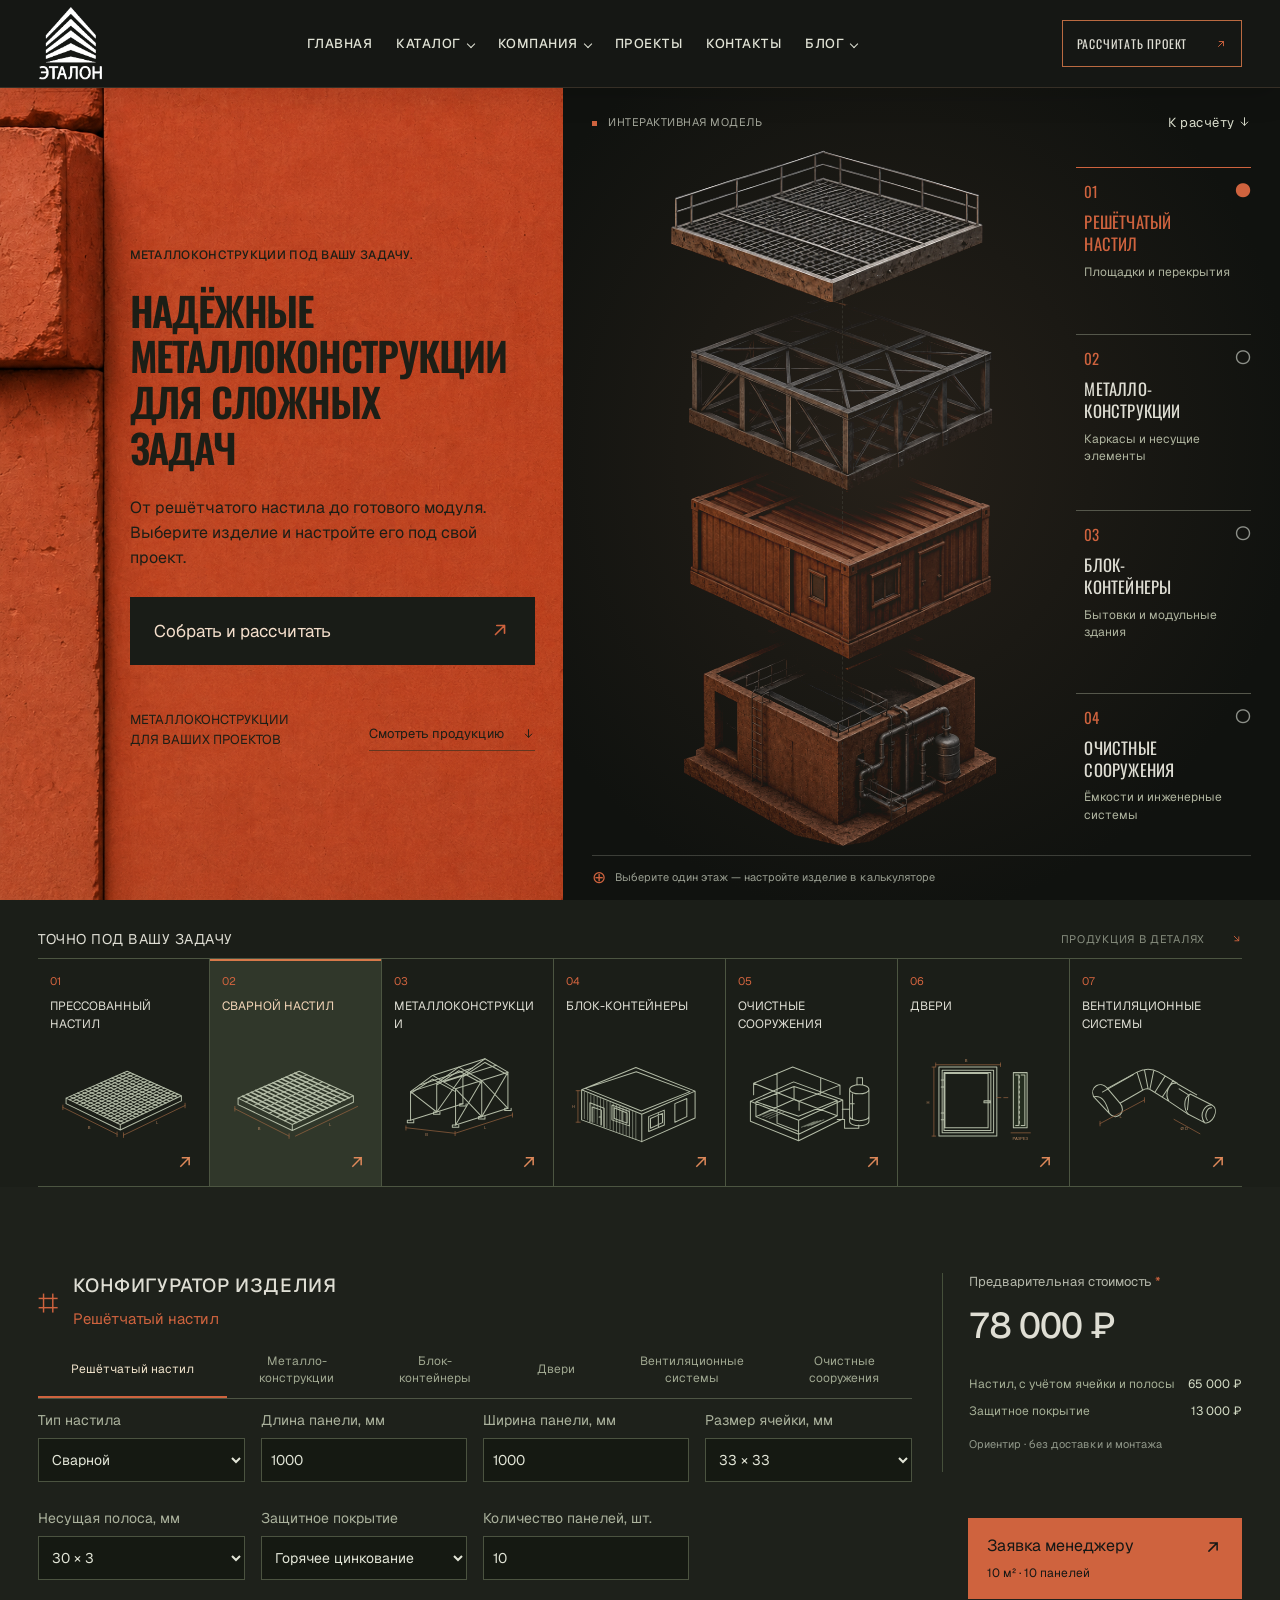
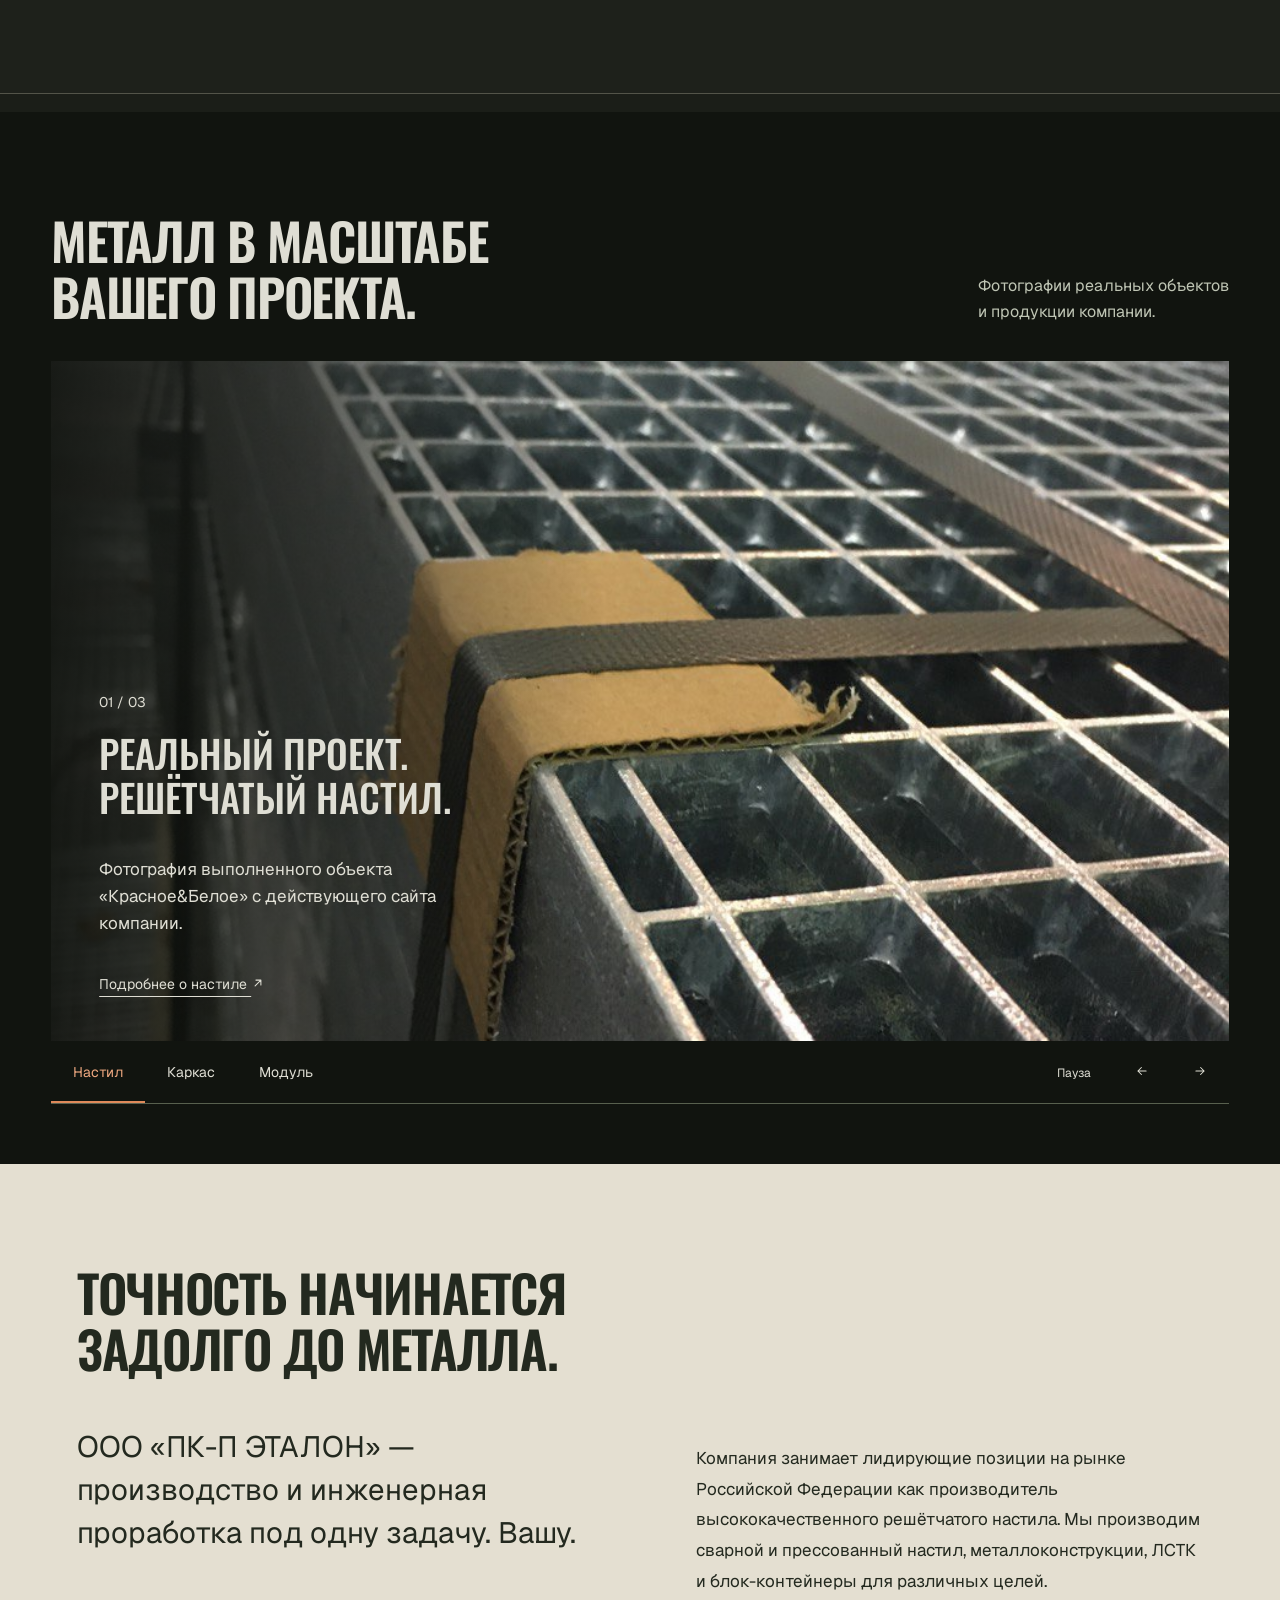
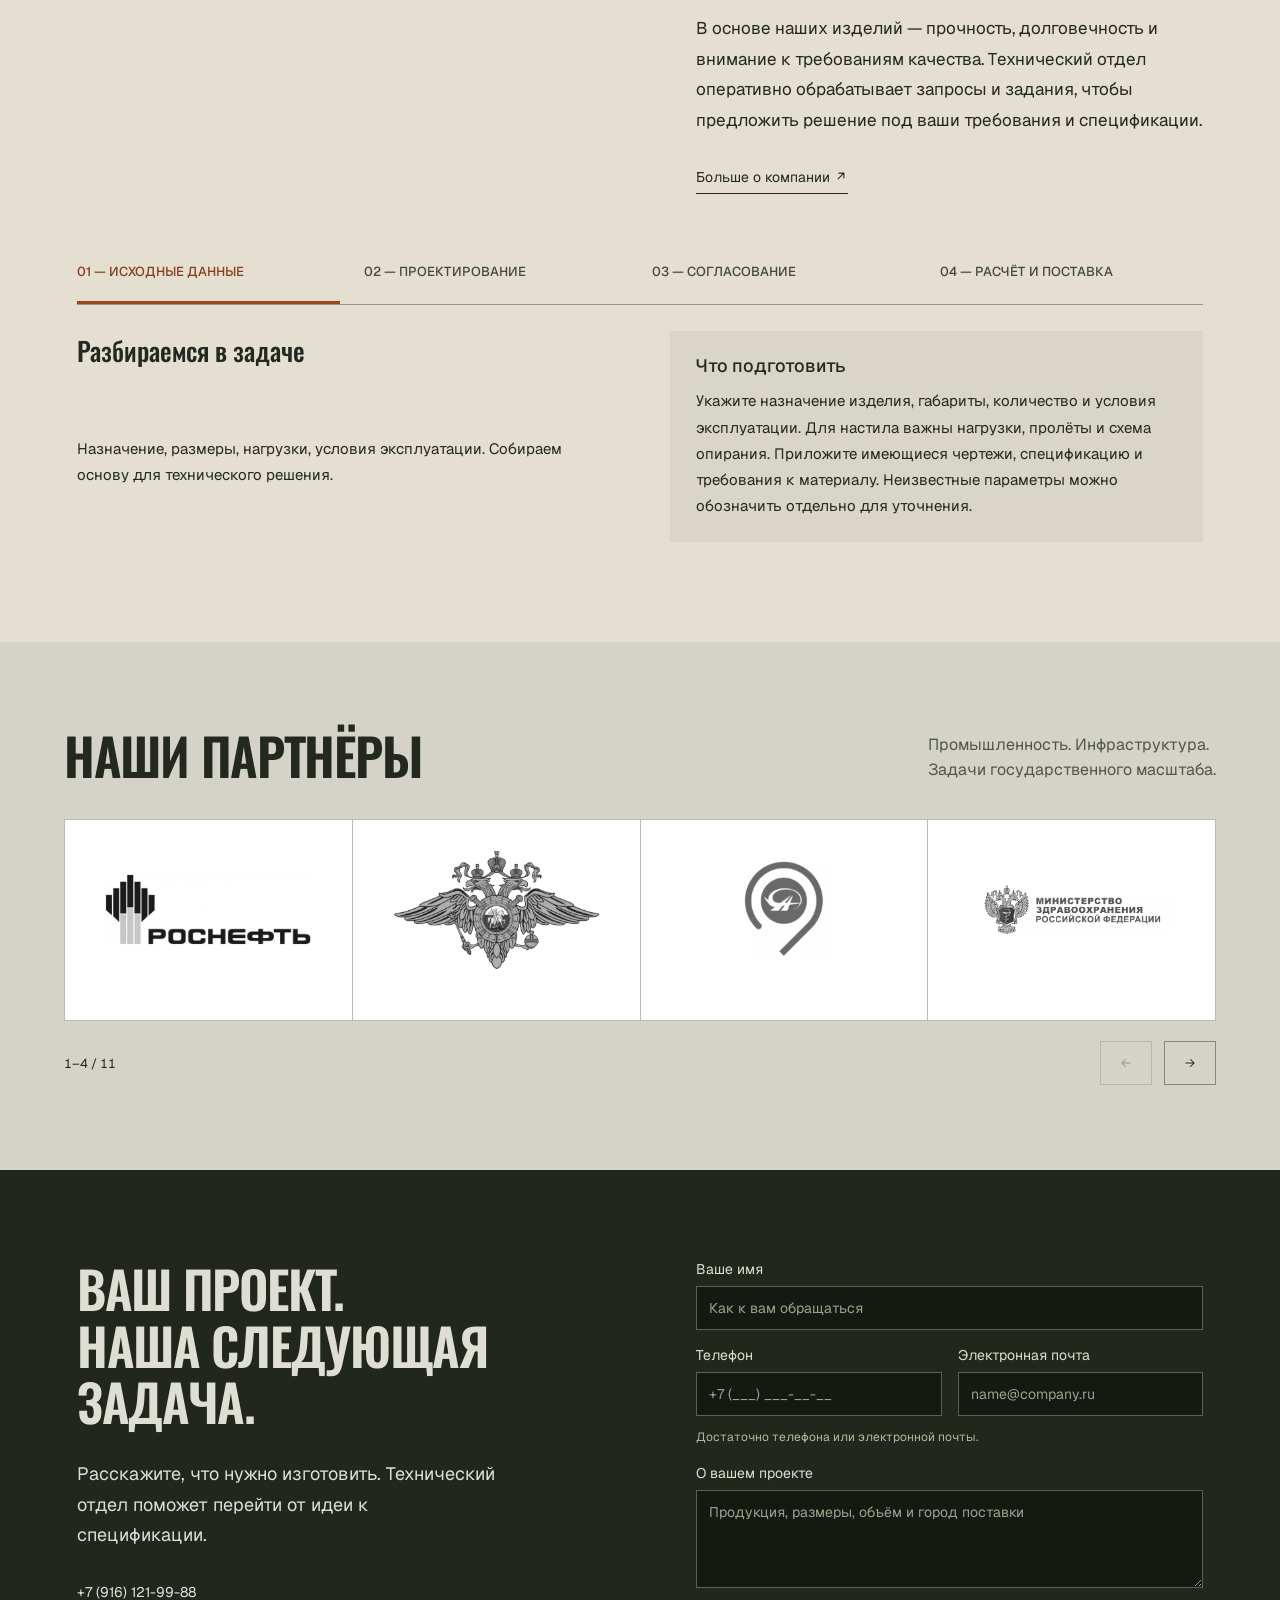
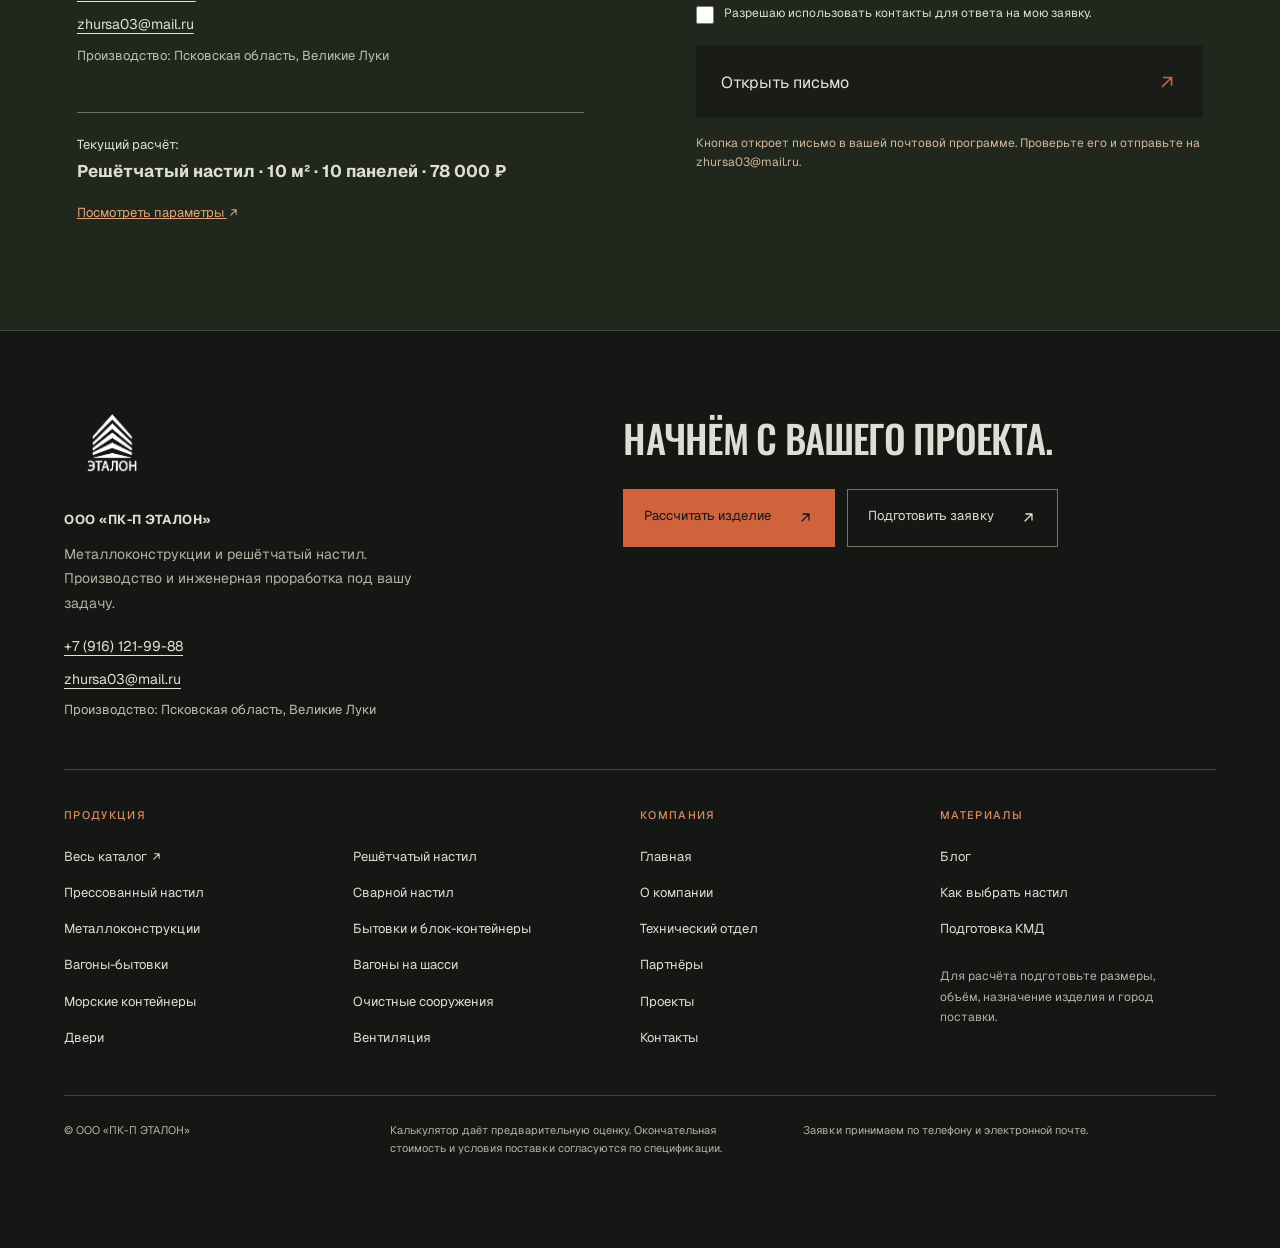
==== commit 8e1de159: "fix: finalize gallery zoom navigation hover and contact email" ====
--- a/index.html
+++ b/index.html
@@ -14,7 +14,7 @@
 <link rel="stylesheet" href="css/site.css?v=compact-partners-1"><script defer src="js/site.js?v=real-photos-1"></script>
 <link rel="stylesheet" href="css/footer.css?v=top-popup-1"></head>
 <body id="page-top" class="home-page">
-<a class="skip" href="#calculator">Перейти к расчёту</a>
+<a class="skip" href="#products">Перейти к продукции</a>
 <header class="header">
 <a class="brand" href="./" aria-label="Эталон — на главную"><span class="brand-logo"><img src="assets/etalon-logo-white.png" alt="ЭТАЛОН"></span></a>
 <nav id="site-nav" aria-label="Главная навигация"><a href="./">ГЛАВНАЯ</a>
@@ -22,18 +22,18 @@
 <details class="nav-dropdown"><summary>КОМПАНИЯ</summary><div><a href="page.html?slug=company">О компании</a><a href="page.html?slug=engineering">Технический отдел</a><a href="page.html?slug=partners">Партнёры</a></div></details>
 <a href="page.html?slug=projects">ПРОЕКТЫ</a><a href="page.html?slug=contacts">КОНТАКТЫ</a>
 <details class="nav-dropdown"><summary>БЛОГ</summary><div><a href="page.html?slug=blog">Все материалы</a><a href="page.html?slug=article-grating">Выбор настила</a><a href="page.html?slug=article-kmd">Подготовка КМД</a></div></details></nav>
-<a class="header-calc" href="./#calculator">РАССЧИТАТЬ ПРОЕКТ <span>↗</span></a><button class="menu-toggle" aria-label="Открыть меню" aria-expanded="false" aria-controls="site-nav"><span></span><span></span></button></header>
+<a class="header-calc" href="./#products">РАССЧИТАТЬ ПРОЕКТ <span>↗</span></a><button class="menu-toggle" aria-label="Открыть меню" aria-expanded="false" aria-controls="site-nav"><span></span><span></span></button></header>
 <main>
   <section class="hero" aria-labelledby="hero-title">
     <div class="hero-copy">
       <p class="eyebrow">МЕТАЛЛОКОНСТРУКЦИИ ПОД ВАШУ ЗАДАЧУ.</p>
       <h1 id="hero-title">НАДЁЖНЫЕ<br>МЕТАЛЛО&shy;КОНСТРУКЦИИ<br>ДЛЯ СЛОЖНЫХ<br>ЗАДАЧ</h1>
       <p class="hero-description">От решётчатого настила до готового модуля. Выберите изделие и настройте его под свой проект.</p>
-      <a class="primary" href="#calculator">Собрать и рассчитать <span>↗</span></a>
+      <a class="primary" href="#products">Собрать и рассчитать <span>↗</span></a>
       <div class="hero-bottom"><span>МЕТАЛЛОКОНСТРУКЦИИ<br>ДЛЯ ВАШИХ ПРОЕКТОВ</span><a href="#products">Смотреть продукцию <span>↓</span></a></div>
     </div>
     <div class="hero-engineering">
-      <div class="drawing-top"><span><i></i> ИНТЕРАКТИВНАЯ МОДЕЛЬ</span><a class="model-calculator-link" href="#calculator">К расчёту ↓</a></div>
+      <div class="drawing-top"><span><i></i> ИНТЕРАКТИВНАЯ МОДЕЛЬ</span><a class="model-calculator-link" href="#products">К расчёту ↓</a></div>
       <div class="model" id="model">
         <div class="axis" aria-hidden="true"></div>
         <div class="stack" aria-label="Выберите части конструкции">
@@ -61,16 +61,16 @@
       <button class="calc-next" id="view-order">Заявка менеджеру <span>↗</span><small id="order-count">Только выбранное изделие</small></button>
     </div>
   </section>
-<section class="showcase" aria-labelledby="showcase-title"><div class="wide-heading"><h2 id="showcase-title">МЕТАЛЛ В МАСШТАБЕ<br>ВАШЕГО ПРОЕКТА.</h2><p>Фотографии реальных объектов<br>и продукции компании.</p></div><div class="showcase-stage" tabindex="0" aria-label="Галерея реальных объектов. Переключайте стрелками клавиатуры"><img id="showcase-image" src="assets/photos/grating-krasnoe-beloe-01.jpg" width="1536" height="1024" alt="Фотография решётчатого настила на объекте" loading="eager" fetchpriority="high"><div class="showcase-copy"><span id="slide-count">01 / 03</span><h3 id="slide-title">РЕАЛЬНЫЙ ПРОЕКТ.<br>РЕШЁТЧАТЫЙ НАСТИЛ.</h3><p id="slide-text">Фотография выполненного объекта «Красное&Белое» с действующего сайта компании.</p><a id="slide-link" href="page.html?slug=grating">Подробнее о настиле ↗</a></div><span class="visualization-note">Фото с действующего сайта ЭТАЛОН</span></div><div class="showcase-controls"><div class="slide-tabs" role="group" aria-label="Выбрать применение"><button data-slide="0" aria-pressed="true">Настил</button><button data-slide="1" aria-pressed="false">Каркас</button><button data-slide="2" aria-pressed="false">Модуль</button></div><div><button id="slide-prev" aria-label="Предыдущее изображение">←</button><button id="slide-next" aria-label="Следующее изображение">→</button></div></div></section>
+<section class="showcase" aria-labelledby="showcase-title"><div class="wide-heading"><h2 id="showcase-title">МЕТАЛЛ В МАСШТАБЕ<br>ВАШЕГО ПРОЕКТА.</h2><p>Фотографии реальных объектов<br>и продукции компании.</p></div><div class="showcase-stage" tabindex="0" aria-label="Галерея реальных объектов. Переключайте стрелками клавиатуры"><img id="showcase-image" src="assets/photos/grating-krasnoe-beloe-01.jpg" width="1536" height="1024" alt="Фотография решётчатого настила на объекте" loading="eager" fetchpriority="high"><div class="showcase-copy"><span id="slide-count">01 / 03</span><h3 id="slide-title">РЕАЛЬНЫЙ ПРОЕКТ.<br>РЕШЁТЧАТЫЙ НАСТИЛ.</h3><p id="slide-text">Фотография выполненного объекта «Красное&Белое» с действующего сайта компании.</p><a id="slide-link" href="page.html?slug=grating">Подробнее о настиле ↗</a></div></div><div class="showcase-controls"><div class="slide-tabs" role="group" aria-label="Выбрать применение"><button data-slide="0" aria-pressed="true">Настил</button><button data-slide="1" aria-pressed="false">Каркас</button><button data-slide="2" aria-pressed="false">Модуль</button></div><div><button id="slide-prev" aria-label="Предыдущее изображение">←</button><button id="slide-next" aria-label="Следующее изображение">→</button></div></div></section>
 <section class="company-section" id="approach"><h2>ТОЧНОСТЬ НАЧИНАЕТСЯ<br>ЗАДОЛГО ДО МЕТАЛЛА.</h2><div class="company-columns"><p class="company-lead">ООО «ПК-П ЭТАЛОН» — производство и инженерная проработка под одну задачу. Вашу.</p><div><p>Компания занимает лидирующие позиции на рынке Российской Федерации как производитель высококачественного решётчатого настила. Мы производим сварной и прессованный настил, металлоконструкции, ЛСТК и блок-контейнеры для различных целей.</p><p>В основе наших изделий — прочность, долговечность и внимание к требованиям качества. Технический отдел оперативно обрабатывает запросы и задания, чтобы предложить решение под ваши требования и спецификации.</p><a href="page.html?slug=company">Больше о компании ↗</a></div></div><div class="engineering-flow"><article><span>01 — ИСХОДНЫЕ ДАННЫЕ</span><h3>Разбираемся в задаче</h3><p>Назначение, размеры, нагрузки, условия эксплуатации. Собираем основу для технического решения.</p></article><article><span>02 — ПРОЕКТИРОВАНИЕ</span><h3>Продумываем детали</h3><p>Индивидуальные чертежи, раскладка настила на несущих конструкциях и деталировка КМД.</p></article><article><span>03 — СОГЛАСОВАНИЕ</span><h3>Фиксируем спецификацию</h3><p>Состав изделия, покрытие и комплектация — чтобы результат соответствовал вашему проекту.</p></article><article><span>04 — РАСЧЁТ И ПОСТАВКА</span><h3>Уточняем условия заказа</h3><p>Переходим от согласованной спецификации к обсуждению стоимости, состава поставки и условий получения продукции.</p></article></div></section>
 <section class="partners-section"><div class="wide-heading"><h2>НАШИ ПАРТНЁРЫ</h2><p>Промышленность. Инфраструктура.<br>Задачи государственного масштаба.</p></div><div class="partners-grid" data-partners></div></section>
-<section class="contact-section" id="request"><div class="contact-intro"><h2>ВАШ ПРОЕКТ.<br>НАША СЛЕДУЮЩАЯ<br>ЗАДАЧА.</h2><p>Расскажите, что нужно изготовить. Технический отдел поможет перейти от идеи к спецификации.</p><div class="published-contacts"><a href="tel:+79161219988">+7 (916) 121-99-88</a><a href="mailto:sales@etalonorg.ru">sales@etalonorg.ru</a><span>Производство: Псковская область, Великие Луки</span></div><div class="contact-selection">Текущий расчёт: <strong id="contact-product">Индивидуальный запрос</strong><button id="footer-order" type="button">Посмотреть параметры ↗</button></div></div>
-<form data-contact-form><label class="lead-field">Ваше имя<input name="name" required minlength="2" maxlength="80" autocomplete="name" placeholder="Как к вам обращаться"></label><div class="lead-contact"><label class="lead-field">Телефон<input name="phone" type="tel" maxlength="30" autocomplete="tel" placeholder="+7 (___) ___-__-__"></label><label class="lead-field">Электронная почта<input name="email" type="email" maxlength="120" autocomplete="email" placeholder="name@company.ru"></label></div><p class="contact-help">Достаточно телефона или электронной почты.</p><label class="lead-field">О вашем проекте<textarea name="comment" maxlength="2000" rows="4" placeholder="Продукция, размеры, объём и город поставки"></textarea></label><label class="consent"><input type="checkbox" name="consent" required><span>Разрешаю использовать контакты для ответа на мою заявку.</span></label><button class="primary" type="submit">Открыть письмо <span>↗</span></button><p class="demo-form-note">Кнопка откроет письмо в вашей почтовой программе. Проверьте его и отправьте на sales@etalonorg.ru.</p><p class="contact-status" role="status"></p></form></section>
+<section class="contact-section" id="request"><div class="contact-intro"><h2>ВАШ ПРОЕКТ.<br>НАША СЛЕДУЮЩАЯ<br>ЗАДАЧА.</h2><p>Расскажите, что нужно изготовить. Технический отдел поможет перейти от идеи к спецификации.</p><div class="published-contacts"><a href="tel:+79161219988">+7 (916) 121-99-88</a><a href="mailto:zhursa03@mail.ru">zhursa03@mail.ru</a><span>Производство: Псковская область, Великие Луки</span></div><div class="contact-selection">Текущий расчёт: <strong id="contact-product">Индивидуальный запрос</strong><button id="footer-order" type="button">Посмотреть параметры ↗</button></div></div>
+<form data-contact-form><label class="lead-field">Ваше имя<input name="name" required minlength="2" maxlength="80" autocomplete="name" placeholder="Как к вам обращаться"></label><div class="lead-contact"><label class="lead-field">Телефон<input name="phone" type="tel" maxlength="30" autocomplete="tel" placeholder="+7 (___) ___-__-__"></label><label class="lead-field">Электронная почта<input name="email" type="email" maxlength="120" autocomplete="email" placeholder="name@company.ru"></label></div><p class="contact-help">Достаточно телефона или электронной почты.</p><label class="lead-field">О вашем проекте<textarea name="comment" maxlength="2000" rows="4" placeholder="Продукция, размеры, объём и город поставки"></textarea></label><label class="consent"><input type="checkbox" name="consent" required><span>Разрешаю использовать контакты для ответа на мою заявку.</span></label><button class="primary" type="submit">Открыть письмо <span>↗</span></button><p class="demo-form-note">Кнопка откроет письмо в вашей почтовой программе. Проверьте его и отправьте на zhursa03@mail.ru.</p><p class="contact-status" role="status"></p></form></section>
 </main>
 <footer class="site-footer">
   <div class="footer-top">
-    <div class="footer-identity"><a href="./" class="footer-logo" aria-label="Эталон — на главную"><img src="assets/etalon-logo-white.png" alt="ЭТАЛОН" width="96" height="96" loading="lazy"></a><strong>ООО «ПК-П ЭТАЛОН»</strong><p>Металлоконструкции и решётчатый настил.<br>Производство и инженерная проработка под вашу задачу.</p><div class="published-contacts"><a href="tel:+79161219988">+7 (916) 121-99-88</a><a href="mailto:sales@etalonorg.ru">sales@etalonorg.ru</a><span>Производство: Псковская область, Великие Луки</span></div></div>
-    <div class="footer-project"><h2>НАЧНЁМ С ВАШЕГО ПРОЕКТА.</h2><div class="footer-actions"><a href="./#calculator">Рассчитать изделие <span aria-hidden="true">↗</span></a><a href="#request">Подготовить заявку <span aria-hidden="true">↗</span></a></div></div>
+    <div class="footer-identity"><a href="./" class="footer-logo" aria-label="Эталон — на главную"><img src="assets/etalon-logo-white.png" alt="ЭТАЛОН" width="96" height="96" loading="lazy"></a><strong>ООО «ПК-П ЭТАЛОН»</strong><p>Металлоконструкции и решётчатый настил.<br>Производство и инженерная проработка под вашу задачу.</p><div class="published-contacts"><a href="tel:+79161219988">+7 (916) 121-99-88</a><a href="mailto:zhursa03@mail.ru">zhursa03@mail.ru</a><span>Производство: Псковская область, Великие Луки</span></div></div>
+    <div class="footer-project"><h2>НАЧНЁМ С ВАШЕГО ПРОЕКТА.</h2><div class="footer-actions"><a href="./#products">Рассчитать изделие <span aria-hidden="true">↗</span></a><a href="#request">Подготовить заявку <span aria-hidden="true">↗</span></a></div></div>
   </div>
   <div class="footer-directory">
     <nav class="footer-nav footer-catalog" aria-label="Продукция в подвале"><h3>Продукция</h3><ul><li><a href="page.html?slug=catalog">Весь каталог ↗</a></li><li><a href="page.html?slug=grating">Решётчатый настил</a></li><li><a href="page.html?slug=pressed">Прессованный настил</a></li><li><a href="page.html?slug=welded">Сварной настил</a></li><li><a href="page.html?slug=structures">Металлоконструкции</a></li><li><a href="page.html?slug=cabins">Бытовки и блок-контейнеры</a></li><li><a href="page.html?slug=site-cabins">Вагоны-бытовки</a></li><li><a href="page.html?slug=chassis-cabins">Вагоны на шасси</a></li><li><a href="page.html?slug=sea-containers">Морские контейнеры</a></li><li><a href="page.html?slug=treatment">Очистные сооружения</a></li><li><a href="page.html?slug=doors">Двери</a></li><li><a href="page.html?slug=ventilation">Вентиляция</a></li></ul></nav>
@@ -91,7 +91,7 @@
     <p class="contact-help">Укажите телефон или электронную почту для связи.</p>
     <label class="lead-field">Комментарий к проекту<textarea name="comment" rows="3" maxlength="2000" placeholder="Назначение, сроки, город поставки"></textarea></label>
     <label class="consent"><input name="consent" type="checkbox" required> <span>Разрешаю использовать указанные контакты для ответа на эту заявку.</span></label>
-    <p class="demo-form-note">Кнопка откроет письмо с параметрами изделия в вашей почтовой программе. Отправьте его на sales@etalonorg.ru.</p>
+    <p class="demo-form-note">Кнопка откроет письмо с параметрами изделия в вашей почтовой программе. Отправьте его на zhursa03@mail.ru.</p>
     <p id="lead-status" role="status" aria-live="polite"></p>
     <button class="primary" type="submit">Открыть письмо <span>↗</span></button>
   </form>
--- a/css/site.css
+++ b/css/site.css
@@ -52,6 +52,14 @@
 .layer[data-product="frame"]{transform-origin:50% 36%}
 .layer:nth-child(3){transform-origin:50% 60%}
 .layer[data-product="frame"].selected{transform:translateX(-9px) translateY(-5px) scale(1.035)}
+@media(min-width:701px){
+ .hero .layer:hover{filter:brightness(1.18);z-index:3}
+ .hero .layer[data-product="grating"]:hover{transform:translateY(-5px) scale(1.035)}
+ .hero .layer[data-product="frame"]:hover{transform:translateX(-9px) translateY(-5px) scale(1.035)}
+ .hero .layer[data-product="cabin"]:hover{transform:translateY(-5px) scale(1.035)}
+ .hero .layer[data-product="water"]:hover{transform:translateY(-5px) scale(1.035)}
+ .hero .model-labels button:hover{color:var(--paper);background:#2d3528}
+}
 @media(prefers-reduced-motion:reduce){html{scroll-behavior:auto}}
 .header .header-calc{color:#dfded4}
 /* Nested catalogue and explicit contrast on every header surface. */
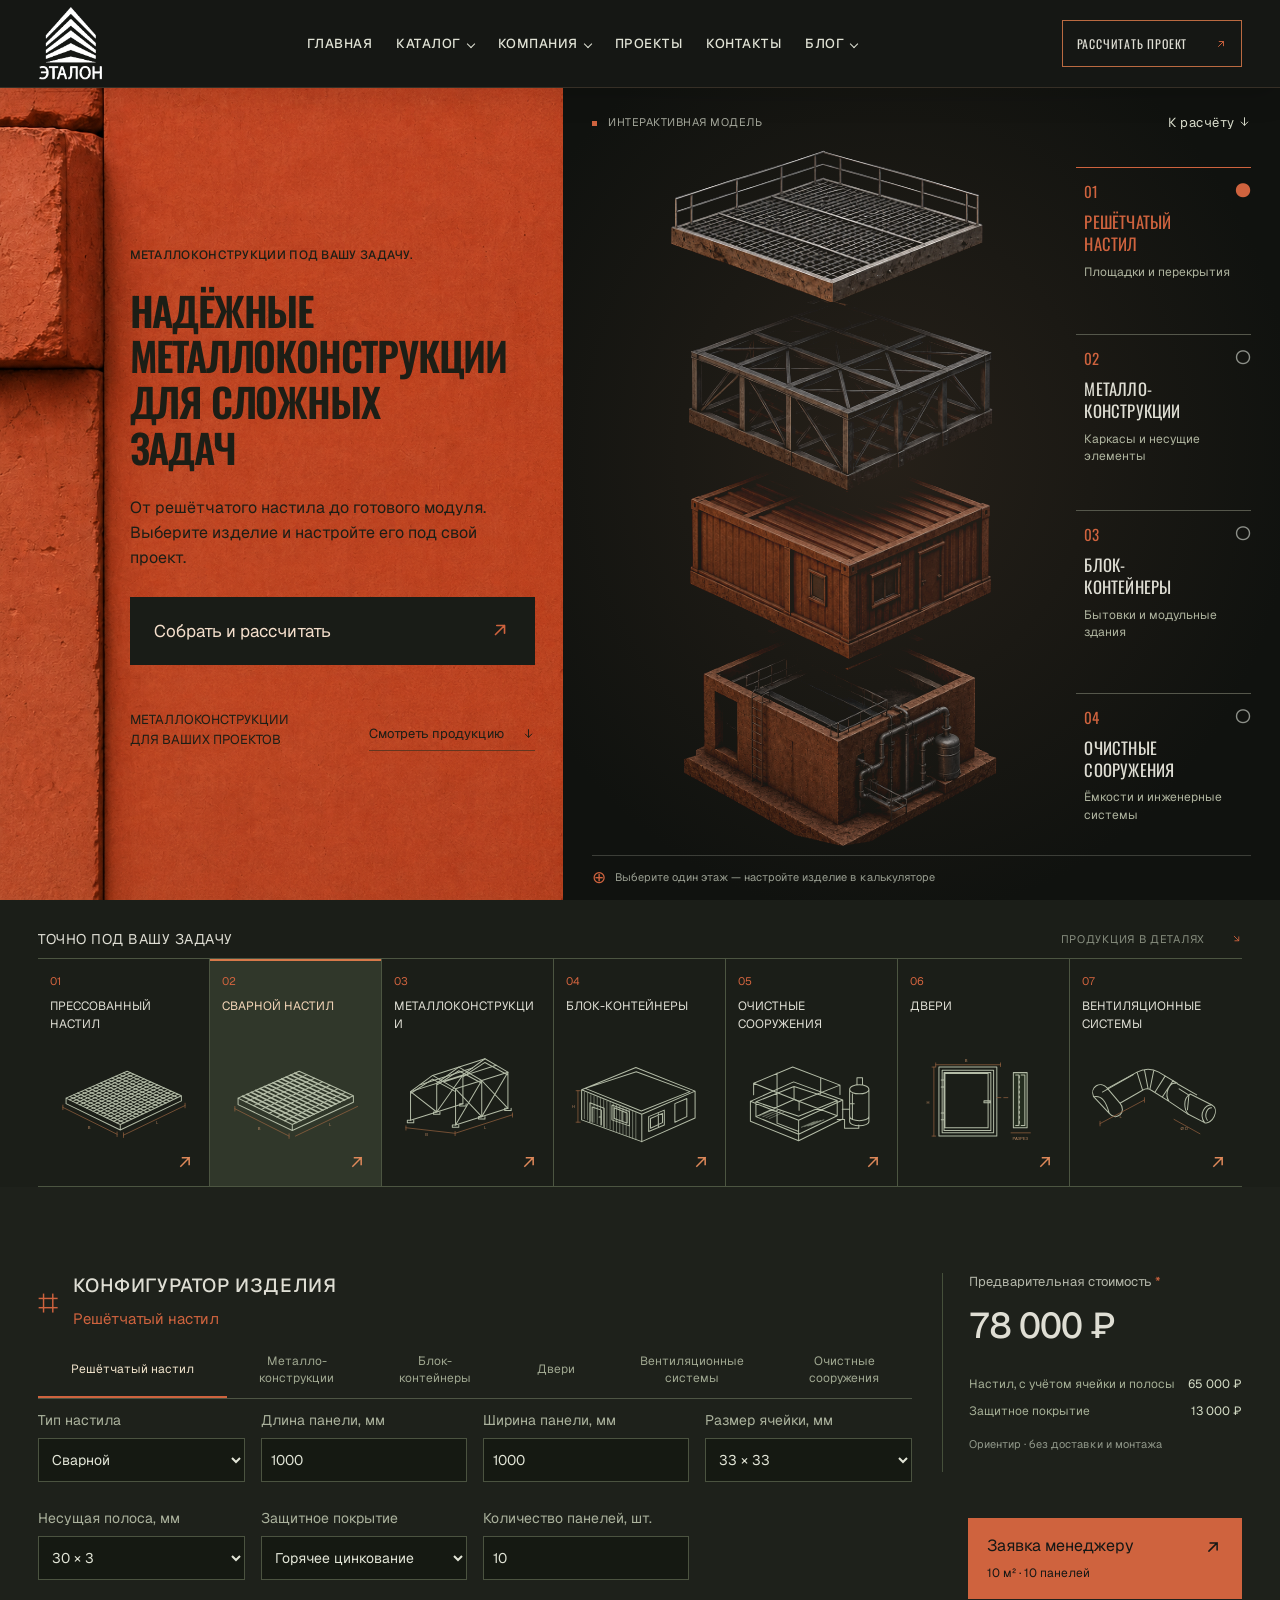
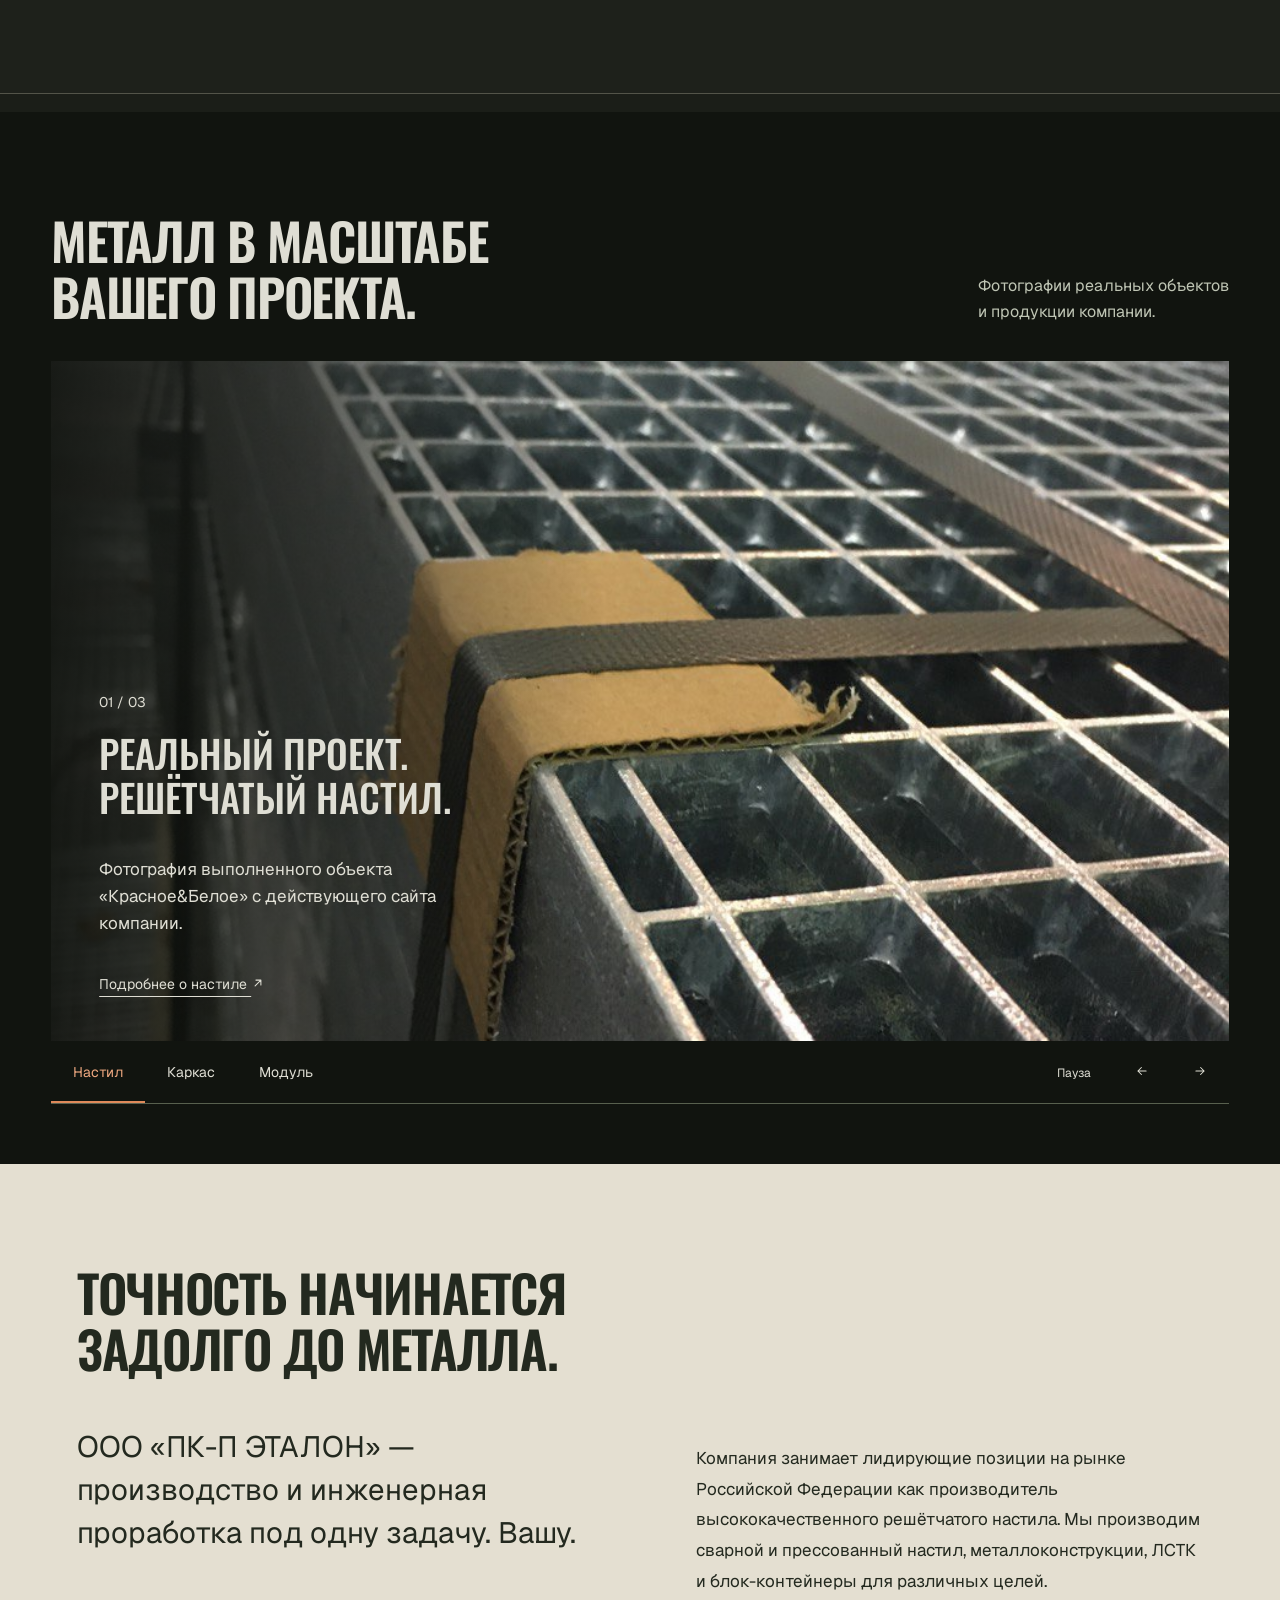
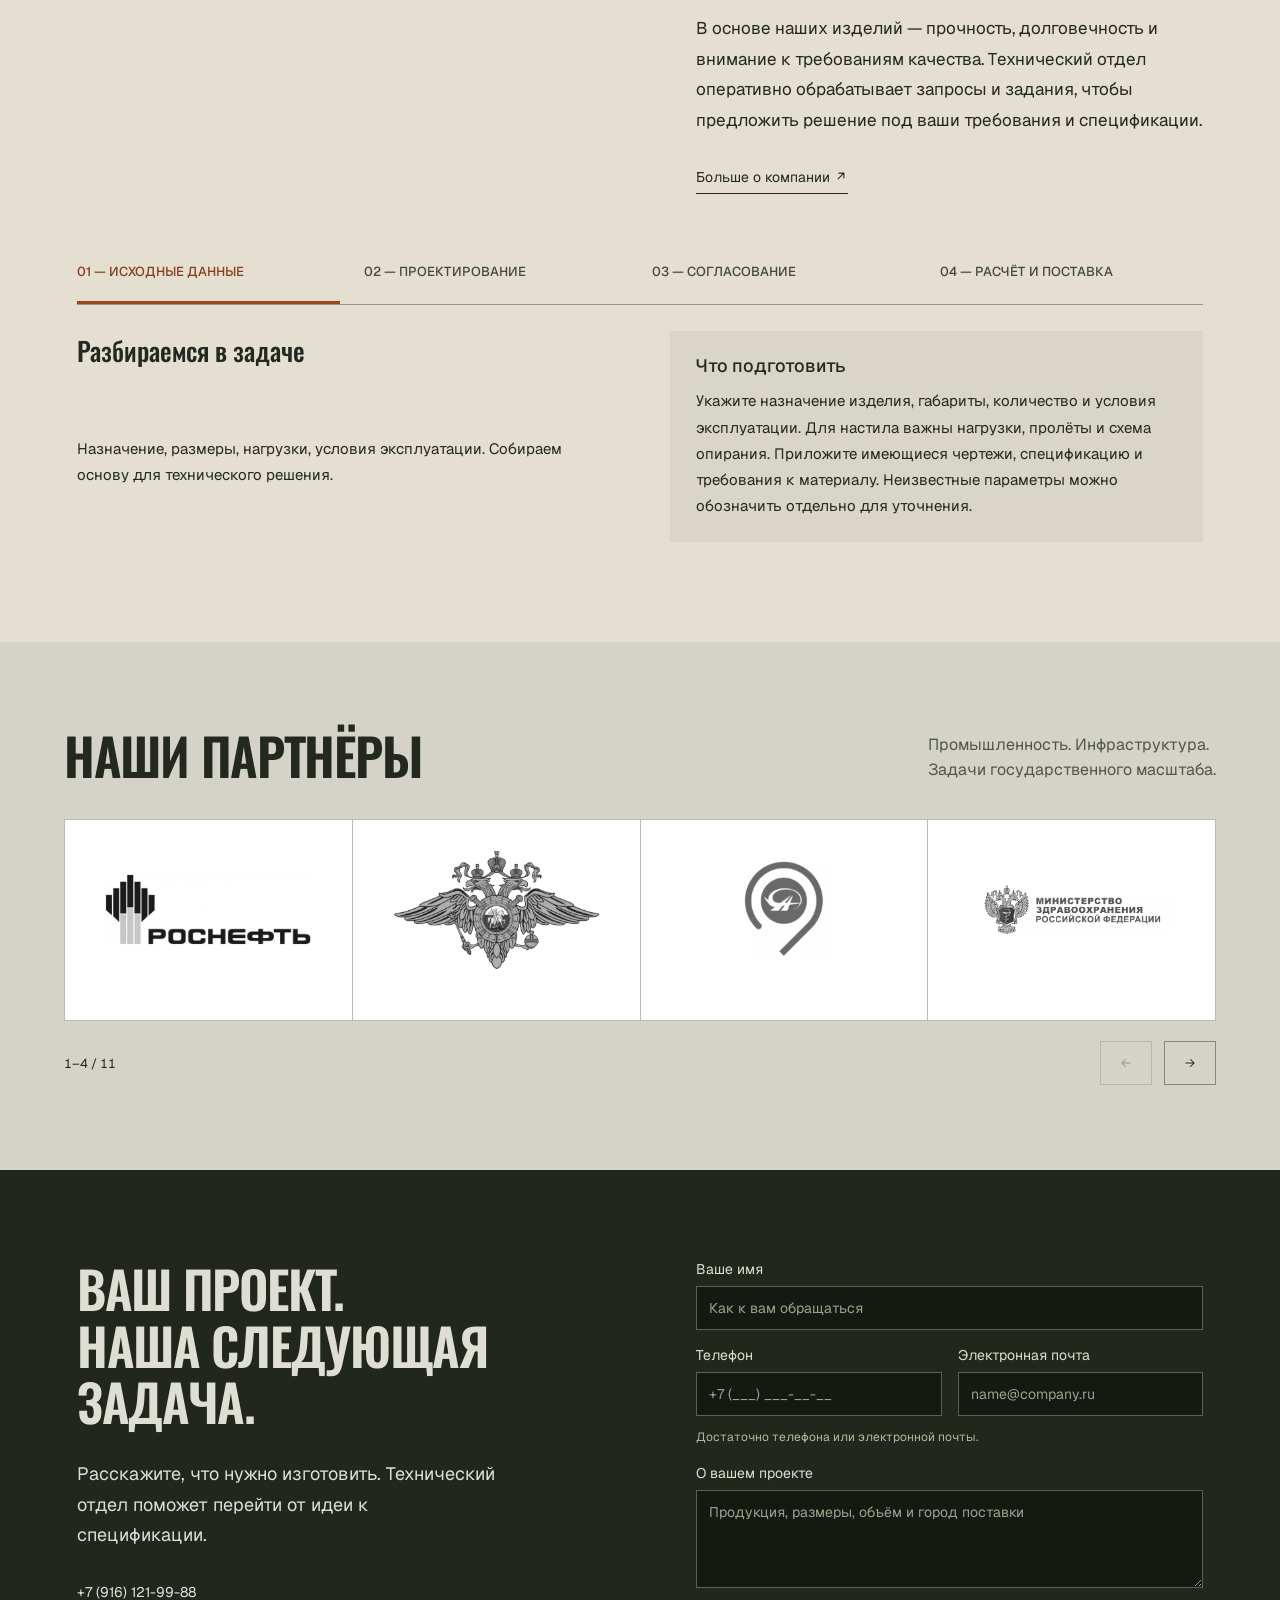
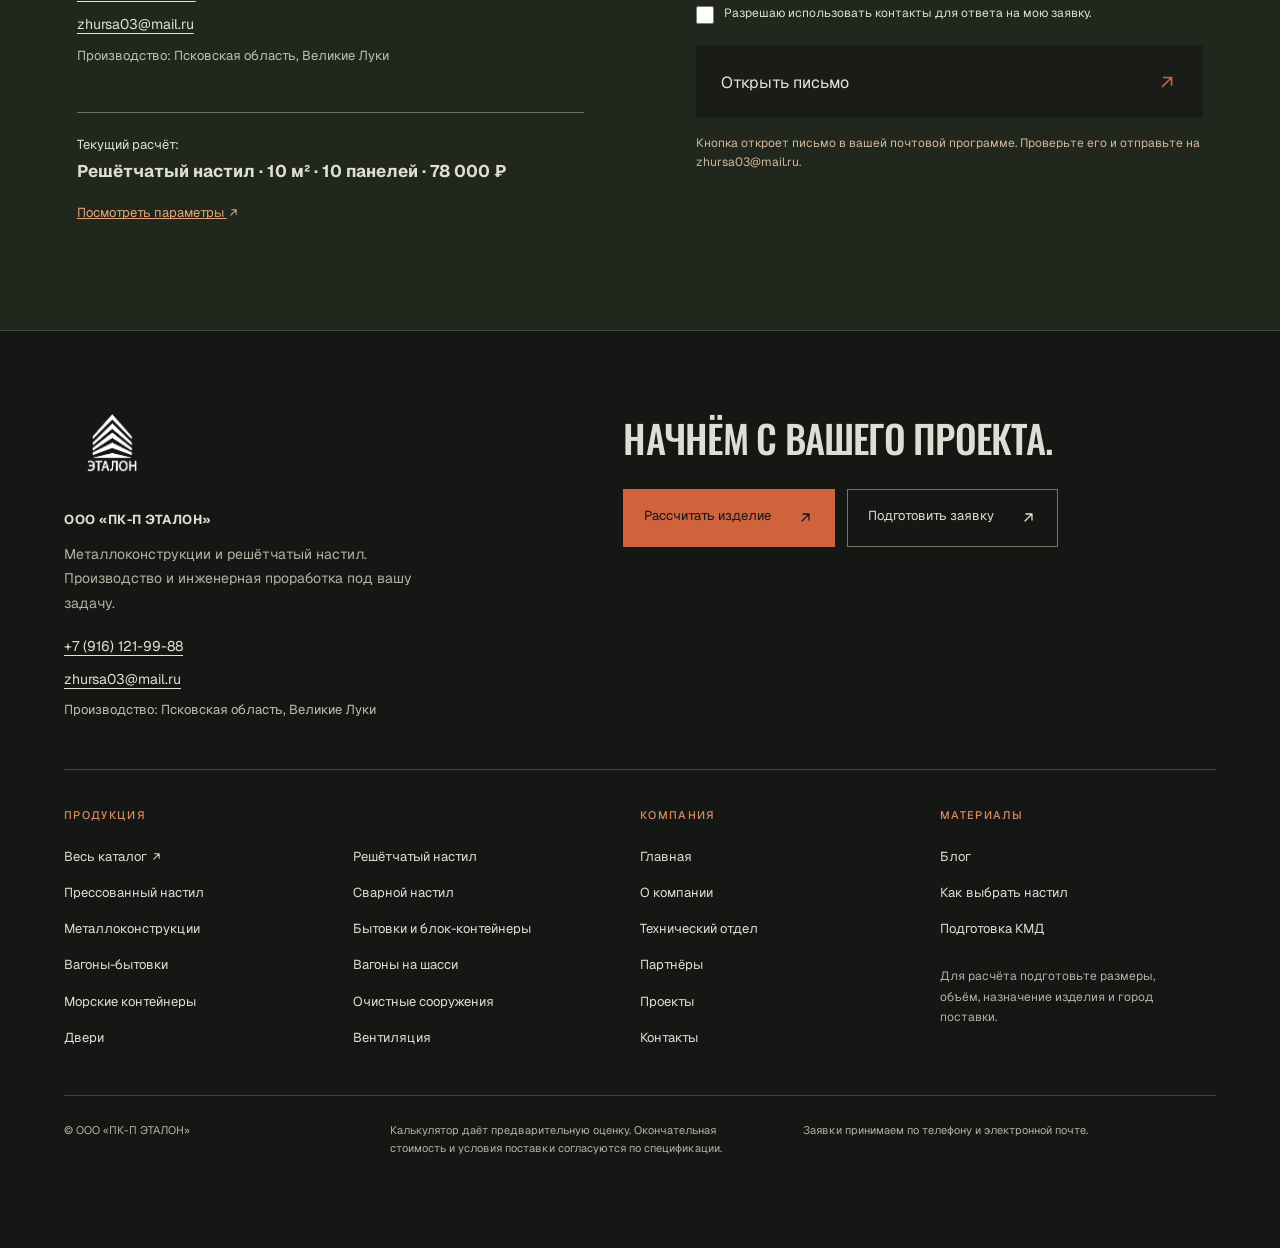
==== commit 240ce9b2: "fix: restore gallery zoom and refresh photo styles" ====
--- a/index.html
+++ b/index.html
@@ -11,7 +11,7 @@
   <link rel="stylesheet" href="css/styles.css"><link rel="stylesheet" href="css/refinement.css?v=brick-path-2"><link rel="stylesheet" href="css/screens.css">
   <link rel="preload" href="assets/industrial-stack-v2.png" as="image" fetchpriority="high">
   <script defer src="js/calculator.js"></script><script defer src="js/script.js?v=b40752e"></script>
-<link rel="stylesheet" href="css/site.css?v=compact-partners-1"><script defer src="js/site.js?v=real-photos-1"></script>
+<link rel="stylesheet" href="css/site.css?v=photo-fit-2"><script defer src="js/site.js?v=real-photos-1"></script>
 <link rel="stylesheet" href="css/footer.css?v=top-popup-1"></head>
 <body id="page-top" class="home-page">
 <a class="skip" href="#products">Перейти к продукции</a>
--- a/css/site.css
+++ b/css/site.css
@@ -1,4 +1,5 @@
 .header{display:flex;justify-content:space-between;gap:24px;padding:0 3%;z-index:100;background:#151714}
+.hero .axis{display:none!important}
 .header .brand{padding:0;gap:18px;flex:none}.brand-logo{display:block;position:relative;width:64px;height:74px;overflow:hidden}.brand-logo img{position:absolute;width:123px;max-width:none;left:-29px;top:-4px}.brand-tagline{font:10px/1.5 Geist,sans-serif;letter-spacing:.5px}.header nav{display:flex;align-items:center;font:500 12px Geist,sans-serif;gap:24px}.header-calc{margin:0;width:auto;min-width:180px;font-size:12px;padding:14px}.nav-dropdown{position:relative}.nav-dropdown summary{cursor:pointer;list-style:none;min-height:44px;display:flex;align-items:center;gap:7px}.nav-dropdown summary:after{content:'';border-right:1px solid;border-bottom:1px solid;width:5px;height:5px;transform:rotate(45deg)}.nav-dropdown>div{position:absolute;top:44px;left:-20px;min-width:245px;padding:12px;background:#23271f;border:1px solid #626754;box-shadow:0 12px 24px #0005;max-height:75svh;overflow:auto}.nav-dropdown>div a{display:block;padding:10px;font:14px/1.4 Geist,sans-serif}.nav-dropdown a:hover{background:#39402f;color:#f0d1b6}.header nav>a{padding-block:14px}
 .wide-heading{display:flex;justify-content:space-between;align-items:end;gap:35px;margin-bottom:36px}.wide-heading h2,.company-section h2,.contact-section h2{font:600 clamp(32px,4vw,68px)/1.1 Oswald,sans-serif;letter-spacing:-.025em;margin:0}.wide-heading p{font-size:16px;line-height:1.6;margin:0;color:#bfc5b4}
 .showcase{padding:100px 4% 60px;background:#11140f}.showcase-stage{height:clamp(460px,66vw,680px);position:relative;overflow:hidden;background:#292b24}.showcase-stage>img{width:100%;height:100%;object-fit:cover}.showcase-copy{position:absolute;inset:0 auto 0 0;width:47%;padding:48px;display:flex;flex-direction:column;justify-content:end;background:linear-gradient(90deg,#10130feb,#10130f88,transparent)}.showcase-copy h3{white-space:pre-line;font:500 clamp(26px,3vw,48px)/1.15 var(--display);margin:20px 0}.showcase-copy p{font-size:17px;line-height:1.6;max-width:35ch}.showcase-copy a{margin-top:20px;text-decoration:underline;text-underline-offset:7px}.visualization-note{position:absolute;bottom:18px;right:22px;font-size:11px;background:#111b;padding:8px;color:#e1e5d9}.showcase-controls{display:flex;justify-content:space-between;border-bottom:1px solid #58604e}.showcase-controls button{font:14px Geist;color:inherit;border:0;background:none;padding:22px;cursor:pointer;min-height:48px}.showcase-controls button[aria-pressed=true]{color:#eca77f;box-shadow:inset 0 -2px #df895a}.showcase-controls button:hover{background:#30372a}
@@ -54,11 +55,11 @@
 .layer[data-product="frame"].selected{transform:translateX(-9px) translateY(-5px) scale(1.035)}
 @media(min-width:701px){
  .hero .layer:hover{filter:brightness(1.18);z-index:3}
- .hero .layer[data-product="grating"]:hover{transform:translateY(-5px) scale(1.035)}
- .hero .layer[data-product="frame"]:hover{transform:translateX(-9px) translateY(-5px) scale(1.035)}
- .hero .layer[data-product="cabin"]:hover{transform:translateY(-5px) scale(1.035)}
- .hero .layer[data-product="water"]:hover{transform:translateY(-5px) scale(1.035)}
- .hero .model-labels button:hover{color:var(--paper);background:#2d3528}
+ .hero .layer[data-product="grating"]:hover{transform:translateY(-5px) scale(1.035)!important}
+ .hero .layer[data-product="frame"]:hover{transform:translateX(-9px) translateY(-5px) scale(1.035)!important}
+ .hero .layer[data-product="cabin"]:hover{transform:translateY(-5px) scale(1.035)!important}
+ .hero .layer[data-product="water"]:hover{transform:translateY(-5px) scale(1.035)!important}
+ .hero .model-labels button:hover{color:var(--paper);background:#2d3528!important}
 }
 @media(prefers-reduced-motion:reduce){html{scroll-behavior:auto}}
 .header .header-calc{color:#dfded4}
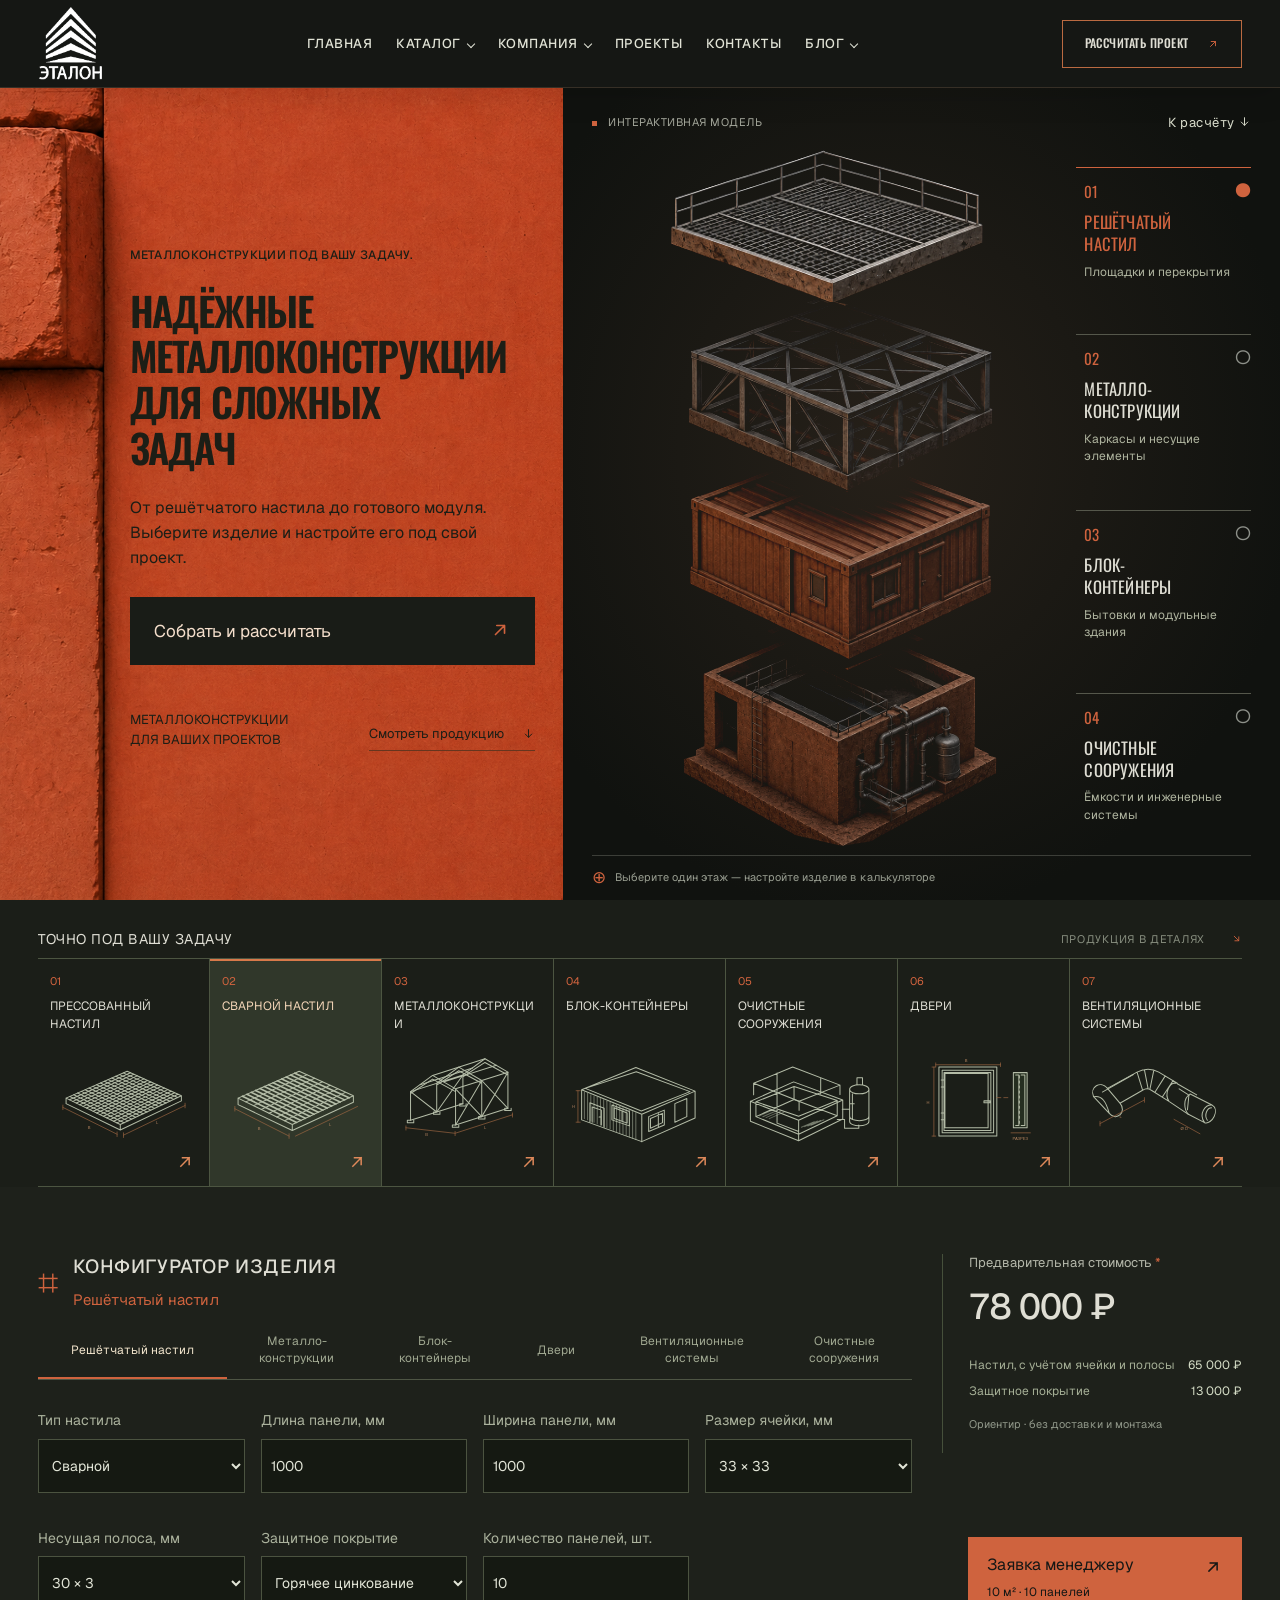
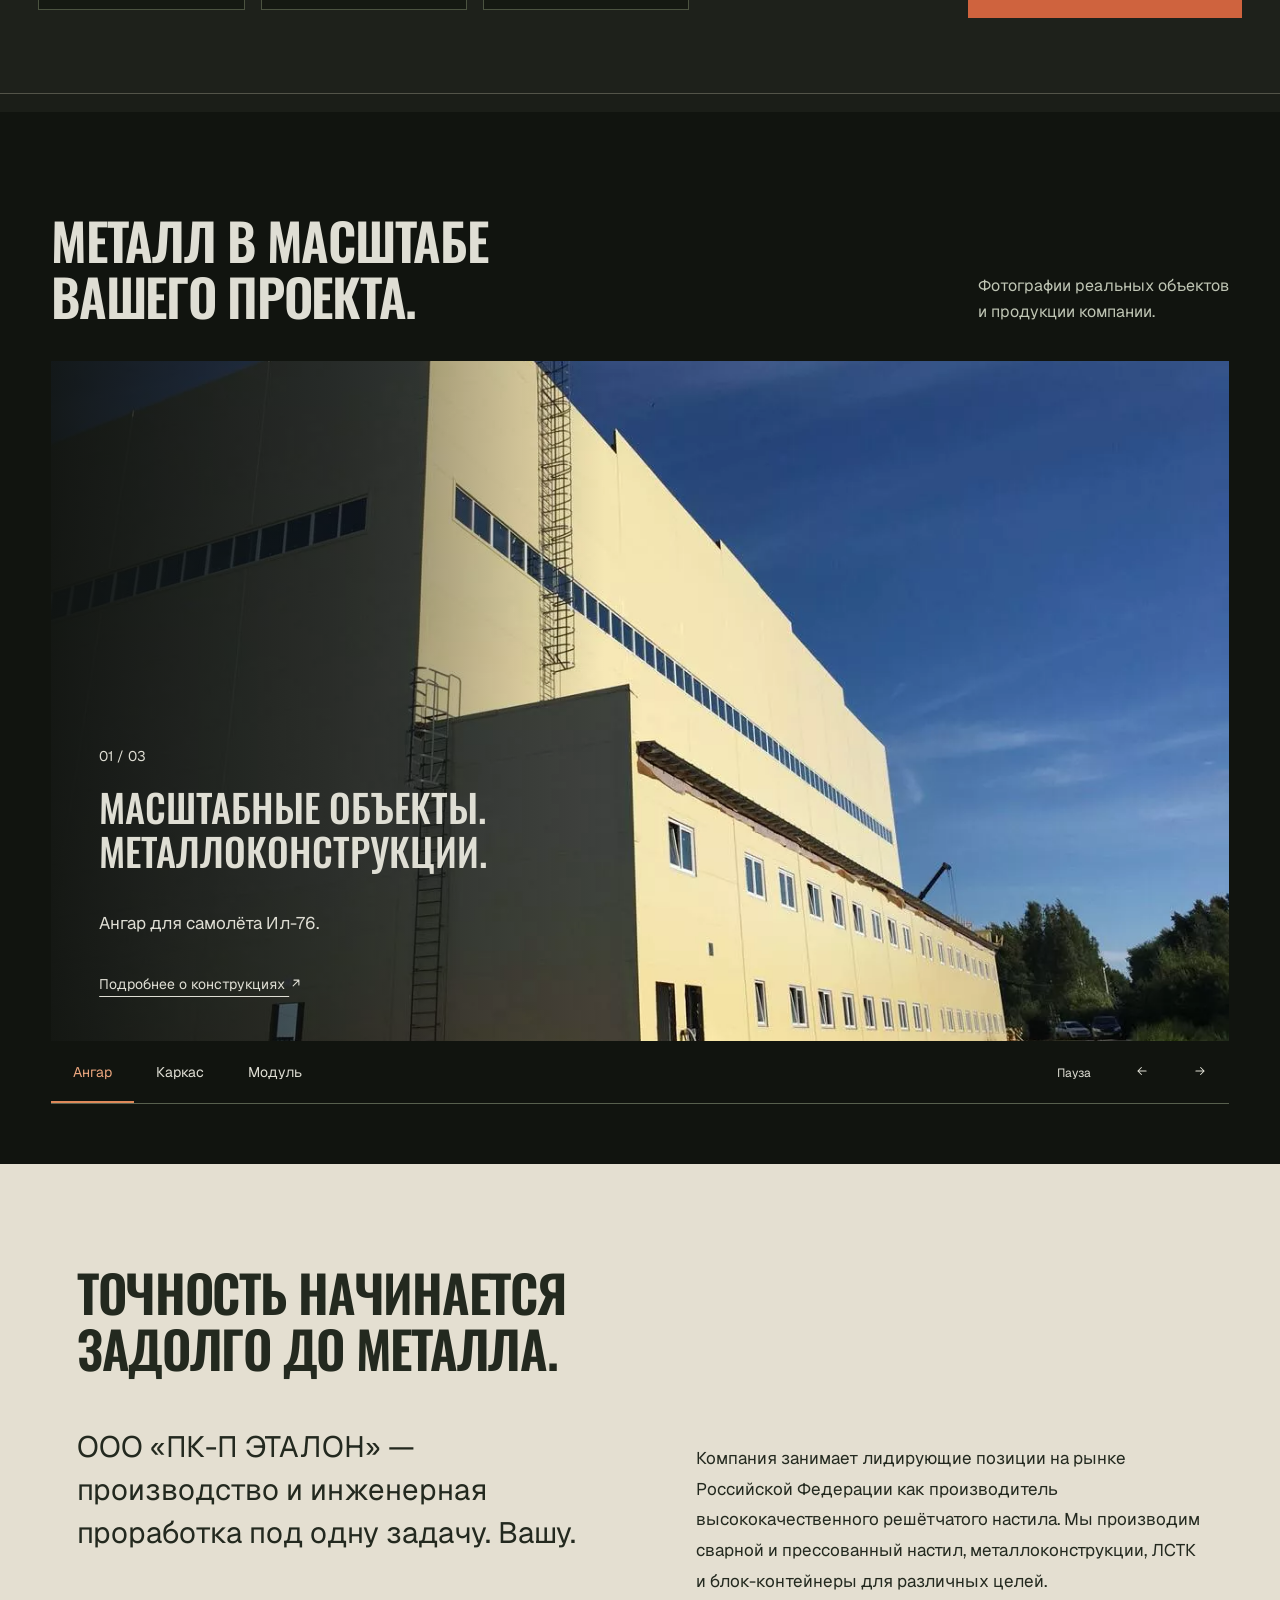
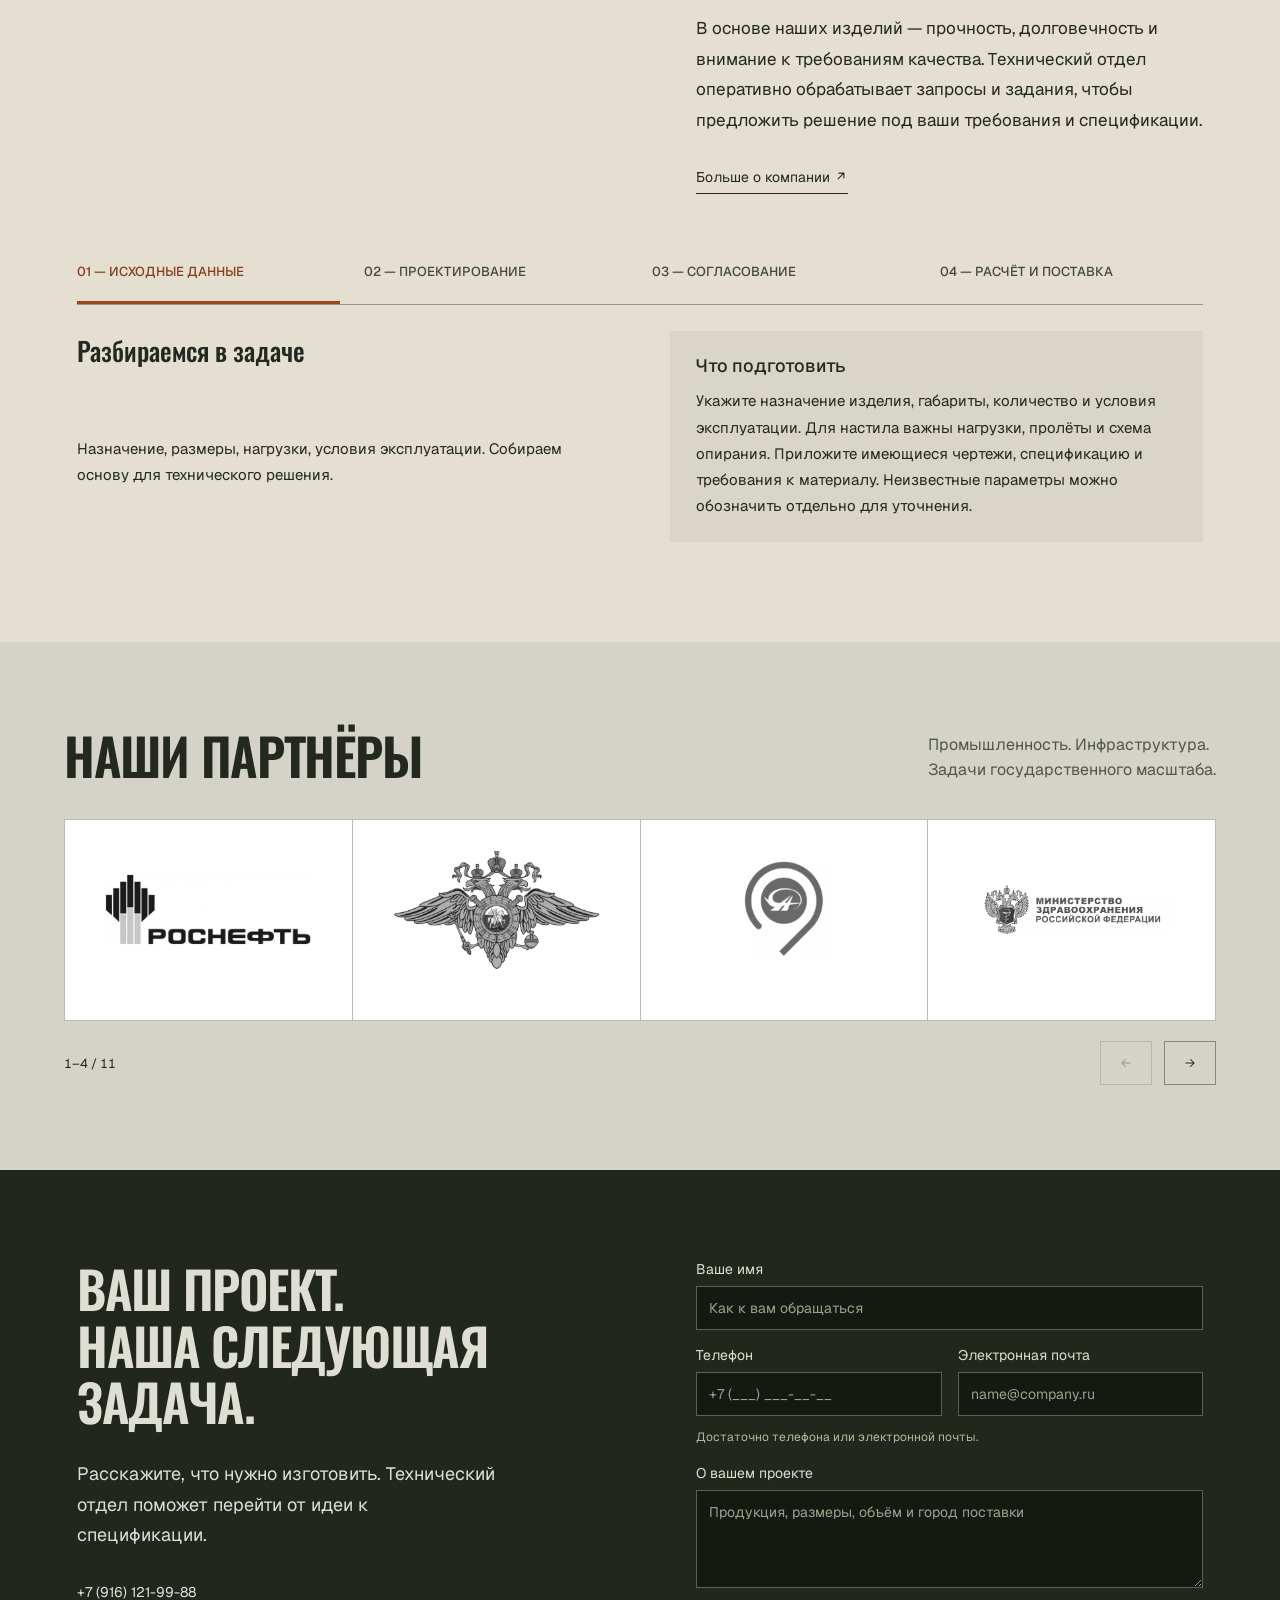
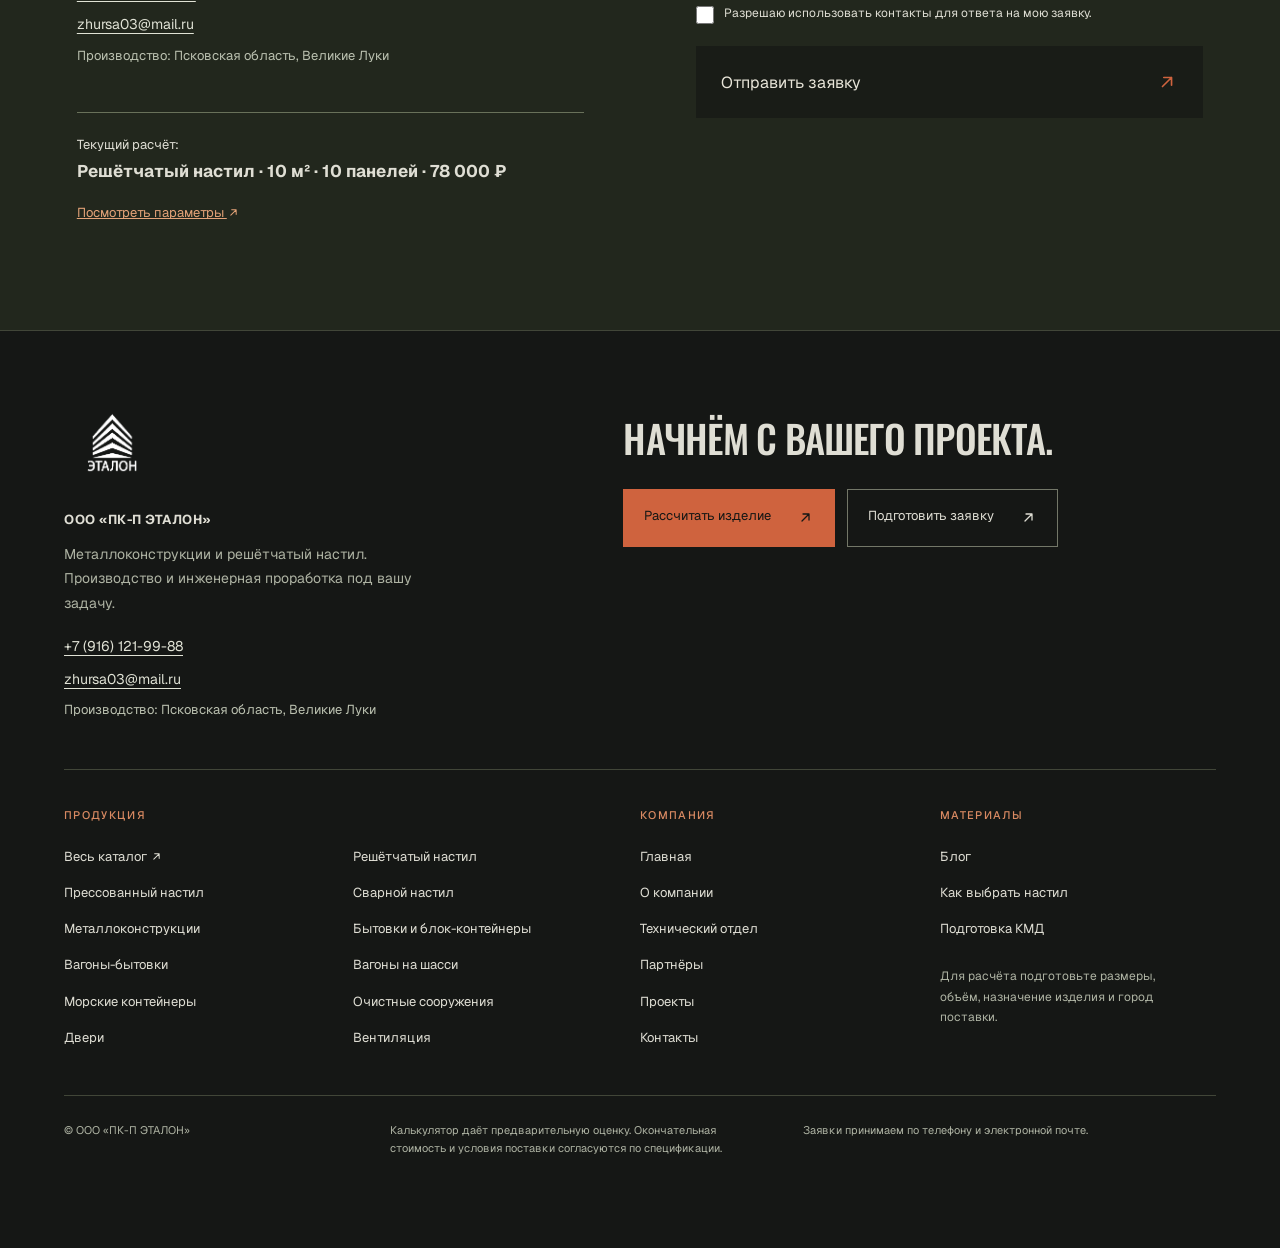
==== commit 9f54409c: "fix: improve galleries and enable direct email enquiries" ====
--- a/index.html
+++ b/index.html
@@ -10,8 +10,8 @@
   <link href="https://fonts.googleapis.com/css2?family=Geist:wght@400;500;600;700&family=Oswald:wght@500;600;700&display=swap" rel="stylesheet">
   <link rel="stylesheet" href="css/styles.css"><link rel="stylesheet" href="css/refinement.css?v=brick-path-2"><link rel="stylesheet" href="css/screens.css">
   <link rel="preload" href="assets/industrial-stack-v2.png" as="image" fetchpriority="high">
-  <script defer src="js/calculator.js"></script><script defer src="js/script.js?v=b40752e"></script>
-<link rel="stylesheet" href="css/site.css?v=photo-fit-2"><script defer src="js/site.js?v=real-photos-1"></script>
+  <script defer src="js/calculator.js"></script><script defer src="js/script.js?v=enquiry-2"></script>
+<link rel="stylesheet" href="css/site.css?v=gallery-nav-7"><script defer src="js/enquiry.js?v=enquiry-2"></script><script defer src="js/site.js?v=enquiry-2"></script>
 <link rel="stylesheet" href="css/footer.css?v=top-popup-1"></head>
 <body id="page-top" class="home-page">
 <a class="skip" href="#products">Перейти к продукции</a>
@@ -61,11 +61,11 @@
       <button class="calc-next" id="view-order">Заявка менеджеру <span>↗</span><small id="order-count">Только выбранное изделие</small></button>
     </div>
   </section>
-<section class="showcase" aria-labelledby="showcase-title"><div class="wide-heading"><h2 id="showcase-title">МЕТАЛЛ В МАСШТАБЕ<br>ВАШЕГО ПРОЕКТА.</h2><p>Фотографии реальных объектов<br>и продукции компании.</p></div><div class="showcase-stage" tabindex="0" aria-label="Галерея реальных объектов. Переключайте стрелками клавиатуры"><img id="showcase-image" src="assets/photos/grating-krasnoe-beloe-01.jpg" width="1536" height="1024" alt="Фотография решётчатого настила на объекте" loading="eager" fetchpriority="high"><div class="showcase-copy"><span id="slide-count">01 / 03</span><h3 id="slide-title">РЕАЛЬНЫЙ ПРОЕКТ.<br>РЕШЁТЧАТЫЙ НАСТИЛ.</h3><p id="slide-text">Фотография выполненного объекта «Красное&Белое» с действующего сайта компании.</p><a id="slide-link" href="page.html?slug=grating">Подробнее о настиле ↗</a></div></div><div class="showcase-controls"><div class="slide-tabs" role="group" aria-label="Выбрать применение"><button data-slide="0" aria-pressed="true">Настил</button><button data-slide="1" aria-pressed="false">Каркас</button><button data-slide="2" aria-pressed="false">Модуль</button></div><div><button id="slide-prev" aria-label="Предыдущее изображение">←</button><button id="slide-next" aria-label="Следующее изображение">→</button></div></div></section>
+<section class="showcase" aria-labelledby="showcase-title"><div class="wide-heading"><h2 id="showcase-title">МЕТАЛЛ В МАСШТАБЕ<br>ВАШЕГО ПРОЕКТА.</h2><p>Фотографии реальных объектов<br>и продукции компании.</p></div><div class="showcase-stage" tabindex="0" aria-label="Галерея реальных объектов. Переключайте стрелками клавиатуры"><img id="showcase-image" src="assets/photos/archive/photo_5211182003645441088_y.jpg" width="1536" height="1024" alt="Ангар для самолёта Ил-76" loading="eager" fetchpriority="high"><div class="showcase-copy"><span id="slide-count">01 / 03</span><h3 id="slide-title">МАСШТАБНЫЕ ОБЪЕКТЫ.<br>МЕТАЛЛОКОНСТРУКЦИИ.</h3><p id="slide-text">Ангар для самолёта Ил-76.</p><a id="slide-link" href="page.html?slug=structures">Подробнее о конструкциях ↗</a></div></div><div class="showcase-controls"><div class="slide-tabs" role="group" aria-label="Выбрать применение"><button data-slide="0" aria-pressed="true">Ангар</button><button data-slide="1" aria-pressed="false">Каркас</button><button data-slide="2" aria-pressed="false">Модуль</button></div><div><button id="slide-prev" aria-label="Предыдущее изображение">←</button><button id="slide-next" aria-label="Следующее изображение">→</button></div></div></section>
 <section class="company-section" id="approach"><h2>ТОЧНОСТЬ НАЧИНАЕТСЯ<br>ЗАДОЛГО ДО МЕТАЛЛА.</h2><div class="company-columns"><p class="company-lead">ООО «ПК-П ЭТАЛОН» — производство и инженерная проработка под одну задачу. Вашу.</p><div><p>Компания занимает лидирующие позиции на рынке Российской Федерации как производитель высококачественного решётчатого настила. Мы производим сварной и прессованный настил, металлоконструкции, ЛСТК и блок-контейнеры для различных целей.</p><p>В основе наших изделий — прочность, долговечность и внимание к требованиям качества. Технический отдел оперативно обрабатывает запросы и задания, чтобы предложить решение под ваши требования и спецификации.</p><a href="page.html?slug=company">Больше о компании ↗</a></div></div><div class="engineering-flow"><article><span>01 — ИСХОДНЫЕ ДАННЫЕ</span><h3>Разбираемся в задаче</h3><p>Назначение, размеры, нагрузки, условия эксплуатации. Собираем основу для технического решения.</p></article><article><span>02 — ПРОЕКТИРОВАНИЕ</span><h3>Продумываем детали</h3><p>Индивидуальные чертежи, раскладка настила на несущих конструкциях и деталировка КМД.</p></article><article><span>03 — СОГЛАСОВАНИЕ</span><h3>Фиксируем спецификацию</h3><p>Состав изделия, покрытие и комплектация — чтобы результат соответствовал вашему проекту.</p></article><article><span>04 — РАСЧЁТ И ПОСТАВКА</span><h3>Уточняем условия заказа</h3><p>Переходим от согласованной спецификации к обсуждению стоимости, состава поставки и условий получения продукции.</p></article></div></section>
 <section class="partners-section"><div class="wide-heading"><h2>НАШИ ПАРТНЁРЫ</h2><p>Промышленность. Инфраструктура.<br>Задачи государственного масштаба.</p></div><div class="partners-grid" data-partners></div></section>
 <section class="contact-section" id="request"><div class="contact-intro"><h2>ВАШ ПРОЕКТ.<br>НАША СЛЕДУЮЩАЯ<br>ЗАДАЧА.</h2><p>Расскажите, что нужно изготовить. Технический отдел поможет перейти от идеи к спецификации.</p><div class="published-contacts"><a href="tel:+79161219988">+7 (916) 121-99-88</a><a href="mailto:zhursa03@mail.ru">zhursa03@mail.ru</a><span>Производство: Псковская область, Великие Луки</span></div><div class="contact-selection">Текущий расчёт: <strong id="contact-product">Индивидуальный запрос</strong><button id="footer-order" type="button">Посмотреть параметры ↗</button></div></div>
-<form data-contact-form><label class="lead-field">Ваше имя<input name="name" required minlength="2" maxlength="80" autocomplete="name" placeholder="Как к вам обращаться"></label><div class="lead-contact"><label class="lead-field">Телефон<input name="phone" type="tel" maxlength="30" autocomplete="tel" placeholder="+7 (___) ___-__-__"></label><label class="lead-field">Электронная почта<input name="email" type="email" maxlength="120" autocomplete="email" placeholder="name@company.ru"></label></div><p class="contact-help">Достаточно телефона или электронной почты.</p><label class="lead-field">О вашем проекте<textarea name="comment" maxlength="2000" rows="4" placeholder="Продукция, размеры, объём и город поставки"></textarea></label><label class="consent"><input type="checkbox" name="consent" required><span>Разрешаю использовать контакты для ответа на мою заявку.</span></label><button class="primary" type="submit">Открыть письмо <span>↗</span></button><p class="demo-form-note">Кнопка откроет письмо в вашей почтовой программе. Проверьте его и отправьте на zhursa03@mail.ru.</p><p class="contact-status" role="status"></p></form></section>
+<form data-contact-form><label class="lead-field">Ваше имя<input name="name" required minlength="2" maxlength="80" autocomplete="name" placeholder="Как к вам обращаться"></label><div class="lead-contact"><label class="lead-field">Телефон<input name="phone" type="tel" maxlength="30" autocomplete="tel" placeholder="+7 (___) ___-__-__"></label><label class="lead-field">Электронная почта<input name="email" type="email" maxlength="120" autocomplete="email" placeholder="name@company.ru"></label></div><p class="contact-help">Достаточно телефона или электронной почты.</p><label class="lead-field">О вашем проекте<textarea name="comment" maxlength="2000" rows="4" placeholder="Продукция, размеры, объём и город поставки"></textarea></label><label class="consent"><input type="checkbox" name="consent" required><span>Разрешаю использовать контакты для ответа на мою заявку.</span></label><button class="primary" type="submit">Отправить заявку <span>↗</span></button><p class="contact-status" role="status"></p></form></section>
 </main>
 <footer class="site-footer">
   <div class="footer-top">
@@ -91,9 +91,9 @@
     <p class="contact-help">Укажите телефон или электронную почту для связи.</p>
     <label class="lead-field">Комментарий к проекту<textarea name="comment" rows="3" maxlength="2000" placeholder="Назначение, сроки, город поставки"></textarea></label>
     <label class="consent"><input name="consent" type="checkbox" required> <span>Разрешаю использовать указанные контакты для ответа на эту заявку.</span></label>
-    <p class="demo-form-note">Кнопка откроет письмо с параметрами изделия в вашей почтовой программе. Отправьте его на zhursa03@mail.ru.</p>
+    
     <p id="lead-status" role="status" aria-live="polite"></p>
-    <button class="primary" type="submit">Открыть письмо <span>↗</span></button>
+    <button class="primary" type="submit">Отправить заявку <span>↗</span></button>
   </form>
 </dialog>
 <noscript><p class="noscript">Для интерактивной модели и калькулятора включите JavaScript.</p></noscript>
--- a/css/site.css
+++ b/css/site.css
@@ -62,7 +62,12 @@
  .hero .model-labels button:hover{color:var(--paper);background:#2d3528!important}
 }
 @media(prefers-reduced-motion:reduce){html{scroll-behavior:auto}}
-.header .header-calc{color:#dfded4}
+.header .header-calc{color:#dfded4;display:inline-flex;align-items:center;justify-content:center;gap:18px;min-height:48px;font-family:var(--display);font-weight:500;line-height:1.2;letter-spacing:.04em;white-space:nowrap;border:1px solid #ba6a41;border-radius:0}
+.calc-editor .field{display:grid;grid-template-rows:2.8em 54px auto;align-content:start;gap:8px;min-width:0}
+.calc-editor .field>span:first-child{align-self:end;line-height:1.4}
+.calc-editor .field input,.calc-editor .field select{width:100%;height:54px;min-width:0;margin:0;border-radius:0}
+.calc-editor .field-error:empty{display:none}
+@media(max-width:700px){.header .header-calc{min-height:44px;font-size:10px;gap:10px;padding:10px 12px}.calc-editor .field{grid-template-rows:4.2em 54px auto}.calc-editor .field input,.calc-editor .field select{font-size:16px;padding-inline:10px}}
 /* Nested catalogue and explicit contrast on every header surface. */
 .header #site-nav,.header #site-nav a,.header #site-nav summary{color:#e1e3d6}
 .header #site-nav>a,.header #site-nav>details>summary{font-size:13px;line-height:1.5}
@@ -117,3 +122,5 @@
  .home-page main>.contact-section{align-content:center}
  .home-page main>.partners-section{min-height:0;justify-content:flex-start;padding-block:32px}
 }
+
+@media(max-width:700px){.partner-crop img{filter:none}}
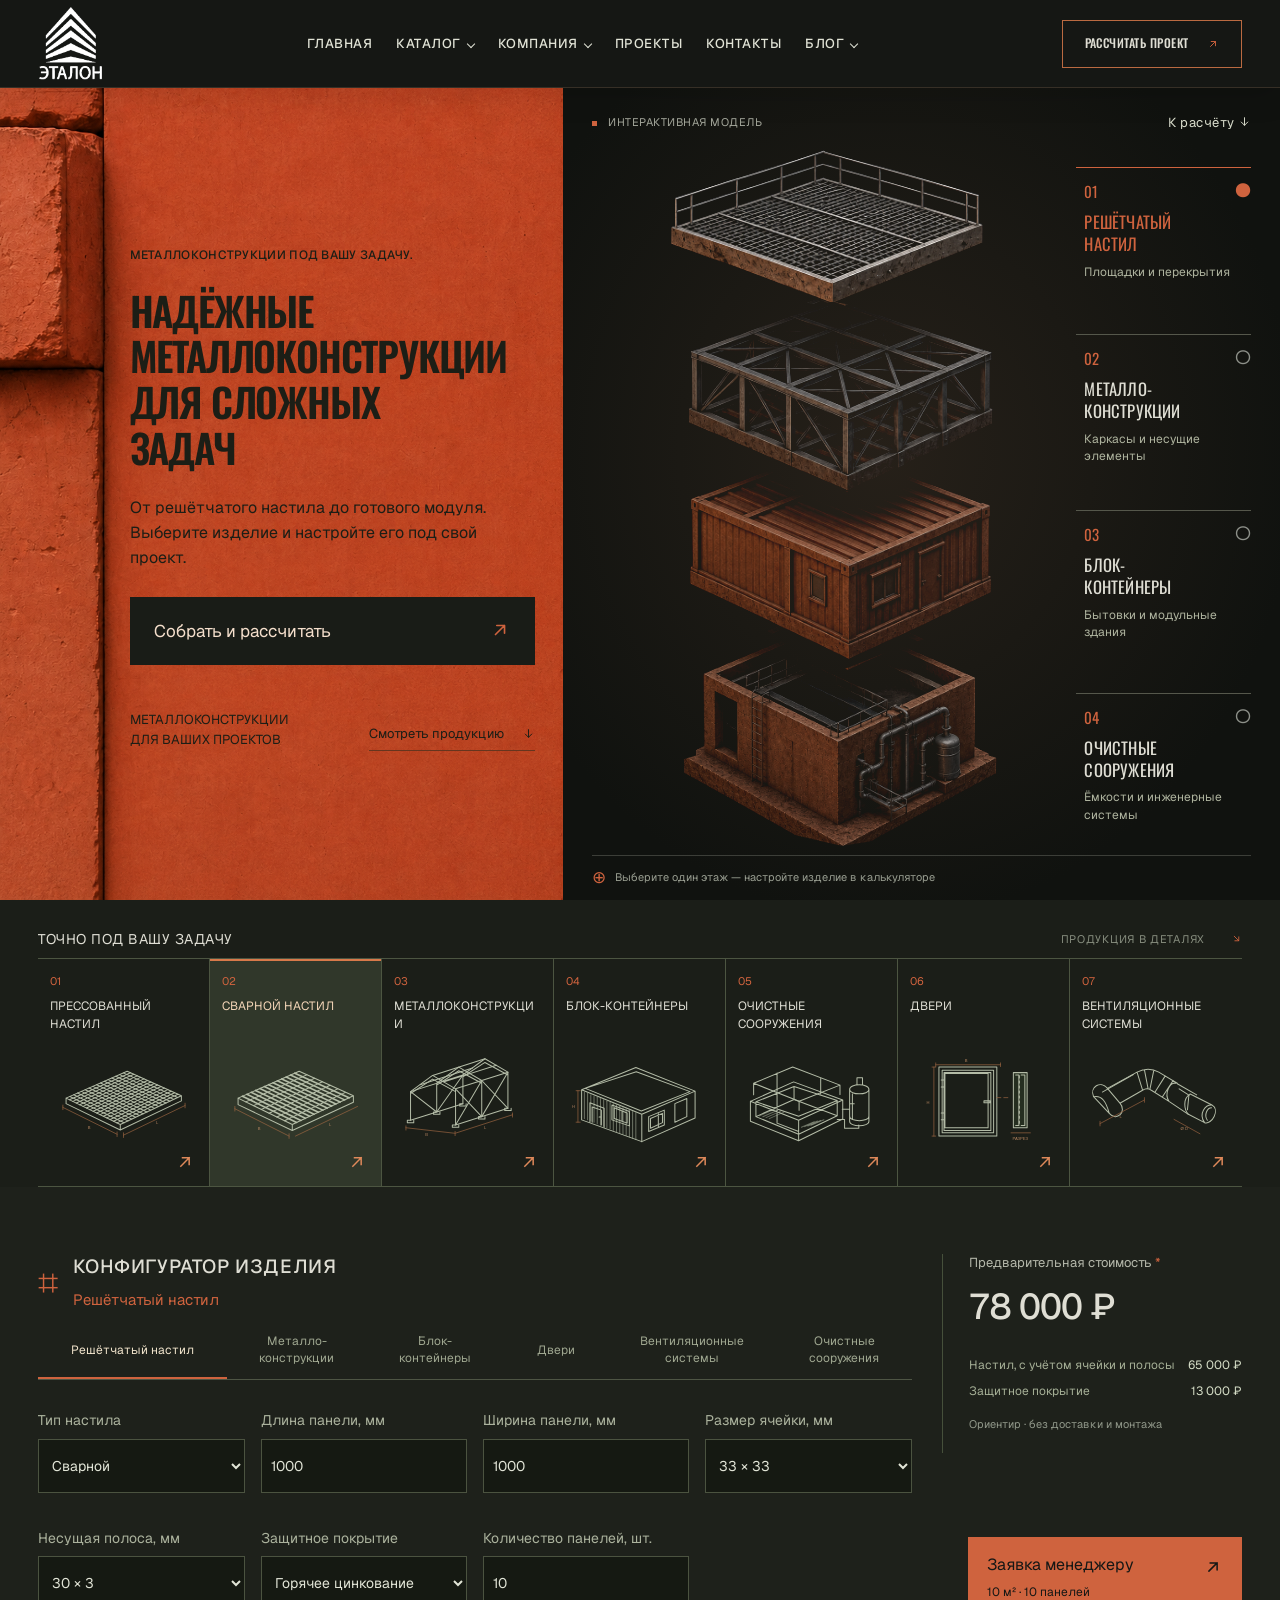
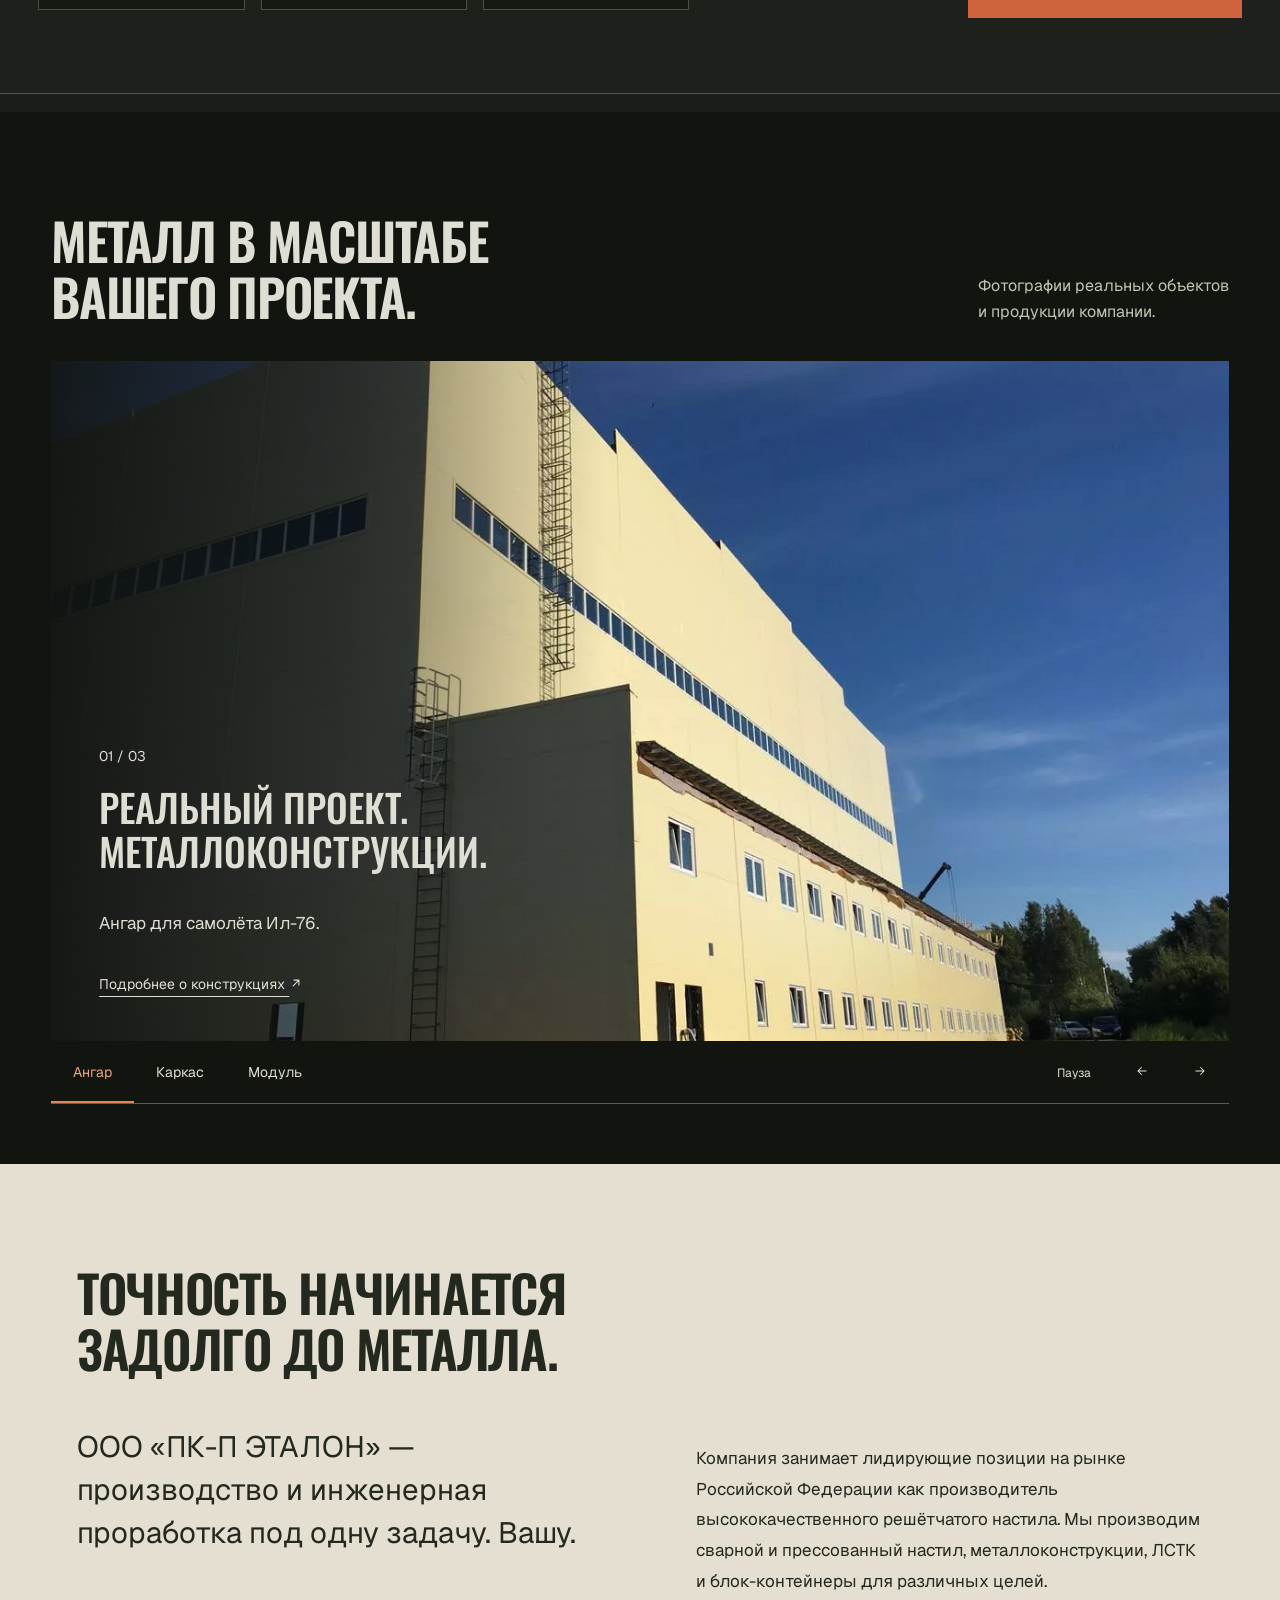
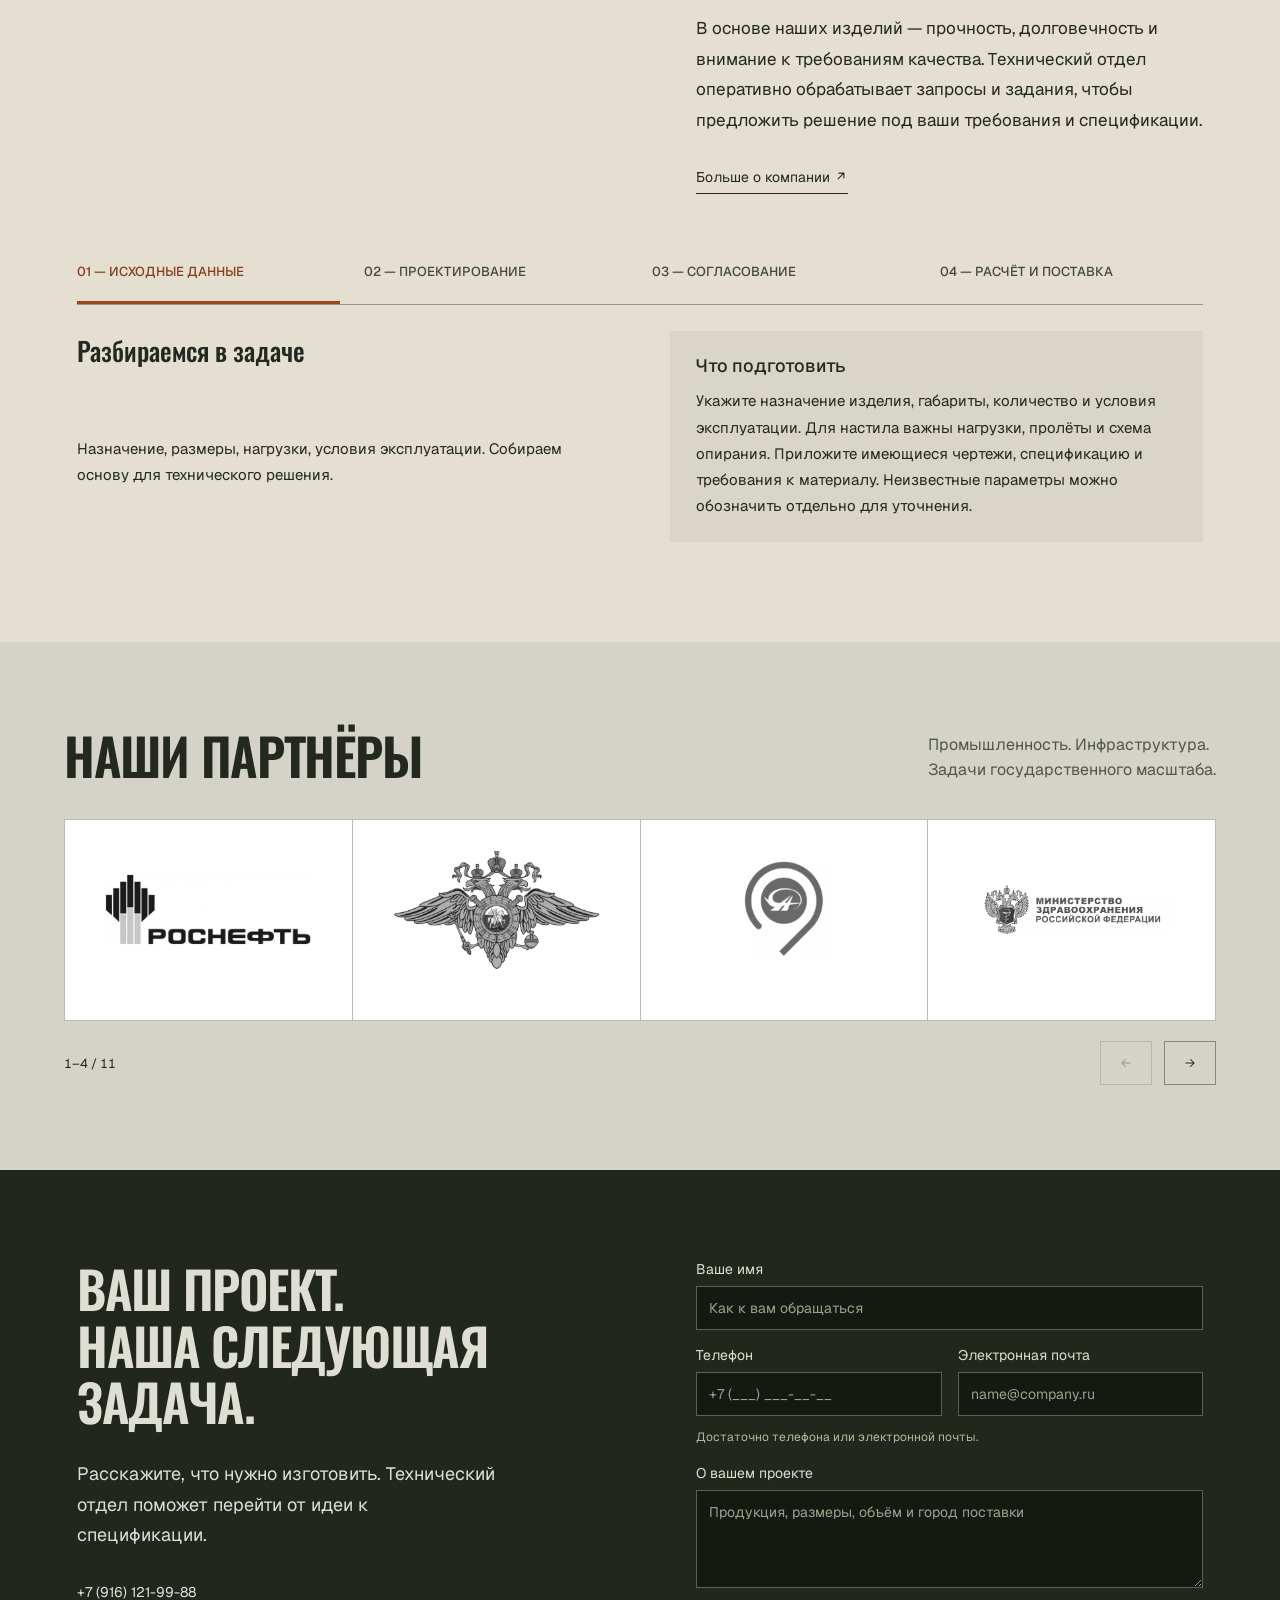
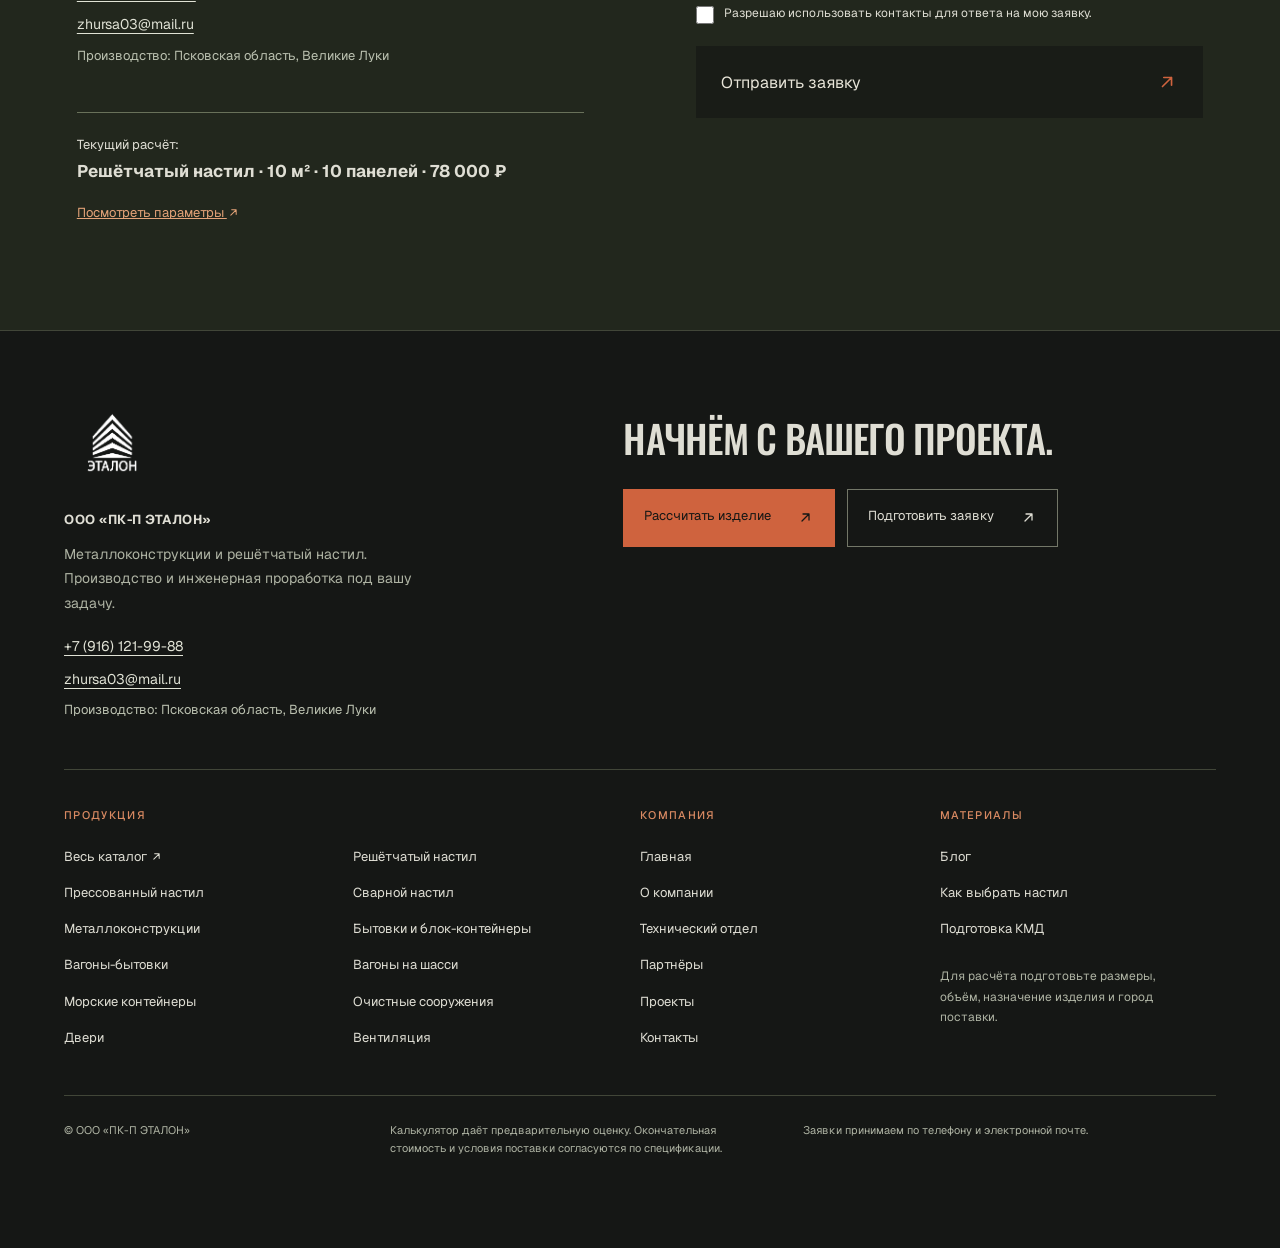
==== commit 4820f97e: "fix: tighten mobile calculator spacing" ====
--- a/index.html
+++ b/index.html
@@ -61,7 +61,7 @@
       <button class="calc-next" id="view-order">Заявка менеджеру <span>↗</span><small id="order-count">Только выбранное изделие</small></button>
     </div>
   </section>
-<section class="showcase" aria-labelledby="showcase-title"><div class="wide-heading"><h2 id="showcase-title">МЕТАЛЛ В МАСШТАБЕ<br>ВАШЕГО ПРОЕКТА.</h2><p>Фотографии реальных объектов<br>и продукции компании.</p></div><div class="showcase-stage" tabindex="0" aria-label="Галерея реальных объектов. Переключайте стрелками клавиатуры"><img id="showcase-image" src="assets/photos/archive/photo_5211182003645441088_y.jpg" width="1536" height="1024" alt="Ангар для самолёта Ил-76" loading="eager" fetchpriority="high"><div class="showcase-copy"><span id="slide-count">01 / 03</span><h3 id="slide-title">МАСШТАБНЫЕ ОБЪЕКТЫ.<br>МЕТАЛЛОКОНСТРУКЦИИ.</h3><p id="slide-text">Ангар для самолёта Ил-76.</p><a id="slide-link" href="page.html?slug=structures">Подробнее о конструкциях ↗</a></div></div><div class="showcase-controls"><div class="slide-tabs" role="group" aria-label="Выбрать применение"><button data-slide="0" aria-pressed="true">Ангар</button><button data-slide="1" aria-pressed="false">Каркас</button><button data-slide="2" aria-pressed="false">Модуль</button></div><div><button id="slide-prev" aria-label="Предыдущее изображение">←</button><button id="slide-next" aria-label="Следующее изображение">→</button></div></div></section>
+<section class="showcase" aria-labelledby="showcase-title"><div class="wide-heading"><h2 id="showcase-title">МЕТАЛЛ В МАСШТАБЕ<br>ВАШЕГО ПРОЕКТА.</h2><p>Фотографии реальных объектов<br>и продукции компании.</p></div><div class="showcase-stage" tabindex="0" aria-label="Галерея реальных объектов. Переключайте стрелками клавиатуры"><img id="showcase-image" src="assets/photos/archive/photo_5211182003645441088_y.jpg" width="1536" height="1024" alt="Ангар для самолёта Ил-76" loading="eager" fetchpriority="high"><div class="showcase-copy"><span id="slide-count">01 / 03</span><h3 id="slide-title">РЕАЛЬНЫЙ ПРОЕКТ.<br>МЕТАЛЛОКОНСТРУКЦИИ.</h3><p id="slide-text">Ангар для самолёта Ил-76.</p><a id="slide-link" href="page.html?slug=structures">Подробнее о конструкциях ↗</a></div></div><div class="showcase-controls"><div class="slide-tabs" role="group" aria-label="Выбрать применение"><button data-slide="0" aria-pressed="true">Ангар</button><button data-slide="1" aria-pressed="false">Каркас</button><button data-slide="2" aria-pressed="false">Модуль</button></div><div><button id="slide-prev" aria-label="Предыдущее изображение">←</button><button id="slide-next" aria-label="Следующее изображение">→</button></div></div></section>
 <section class="company-section" id="approach"><h2>ТОЧНОСТЬ НАЧИНАЕТСЯ<br>ЗАДОЛГО ДО МЕТАЛЛА.</h2><div class="company-columns"><p class="company-lead">ООО «ПК-П ЭТАЛОН» — производство и инженерная проработка под одну задачу. Вашу.</p><div><p>Компания занимает лидирующие позиции на рынке Российской Федерации как производитель высококачественного решётчатого настила. Мы производим сварной и прессованный настил, металлоконструкции, ЛСТК и блок-контейнеры для различных целей.</p><p>В основе наших изделий — прочность, долговечность и внимание к требованиям качества. Технический отдел оперативно обрабатывает запросы и задания, чтобы предложить решение под ваши требования и спецификации.</p><a href="page.html?slug=company">Больше о компании ↗</a></div></div><div class="engineering-flow"><article><span>01 — ИСХОДНЫЕ ДАННЫЕ</span><h3>Разбираемся в задаче</h3><p>Назначение, размеры, нагрузки, условия эксплуатации. Собираем основу для технического решения.</p></article><article><span>02 — ПРОЕКТИРОВАНИЕ</span><h3>Продумываем детали</h3><p>Индивидуальные чертежи, раскладка настила на несущих конструкциях и деталировка КМД.</p></article><article><span>03 — СОГЛАСОВАНИЕ</span><h3>Фиксируем спецификацию</h3><p>Состав изделия, покрытие и комплектация — чтобы результат соответствовал вашему проекту.</p></article><article><span>04 — РАСЧЁТ И ПОСТАВКА</span><h3>Уточняем условия заказа</h3><p>Переходим от согласованной спецификации к обсуждению стоимости, состава поставки и условий получения продукции.</p></article></div></section>
 <section class="partners-section"><div class="wide-heading"><h2>НАШИ ПАРТНЁРЫ</h2><p>Промышленность. Инфраструктура.<br>Задачи государственного масштаба.</p></div><div class="partners-grid" data-partners></div></section>
 <section class="contact-section" id="request"><div class="contact-intro"><h2>ВАШ ПРОЕКТ.<br>НАША СЛЕДУЮЩАЯ<br>ЗАДАЧА.</h2><p>Расскажите, что нужно изготовить. Технический отдел поможет перейти от идеи к спецификации.</p><div class="published-contacts"><a href="tel:+79161219988">+7 (916) 121-99-88</a><a href="mailto:zhursa03@mail.ru">zhursa03@mail.ru</a><span>Производство: Псковская область, Великие Луки</span></div><div class="contact-selection">Текущий расчёт: <strong id="contact-product">Индивидуальный запрос</strong><button id="footer-order" type="button">Посмотреть параметры ↗</button></div></div>
--- a/css/site.css
+++ b/css/site.css
@@ -67,7 +67,7 @@
 .calc-editor .field>span:first-child{align-self:end;line-height:1.4}
 .calc-editor .field input,.calc-editor .field select{width:100%;height:54px;min-width:0;margin:0;border-radius:0}
 .calc-editor .field-error:empty{display:none}
-@media(max-width:700px){.header .header-calc{min-height:44px;font-size:10px;gap:10px;padding:10px 12px}.calc-editor .field{grid-template-rows:4.2em 54px auto}.calc-editor .field input,.calc-editor .field select{font-size:16px;padding-inline:10px}}
+@media(max-width:700px){.header .header-calc{min-height:44px;font-size:10px;gap:10px;padding:10px 12px}.calculator{padding-block:18px}.calc-tabs{margin-bottom:14px}.calc-editor{gap:10px 12px;min-height:0}.calc-editor .field{grid-template-rows:3.4em 54px auto;gap:6px}.calc-editor .field input,.calc-editor .field select{font-size:16px;padding-inline:10px}}
 /* Nested catalogue and explicit contrast on every header surface. */
 .header #site-nav,.header #site-nav a,.header #site-nav summary{color:#e1e3d6}
 .header #site-nav>a,.header #site-nav>details>summary{font-size:13px;line-height:1.5}
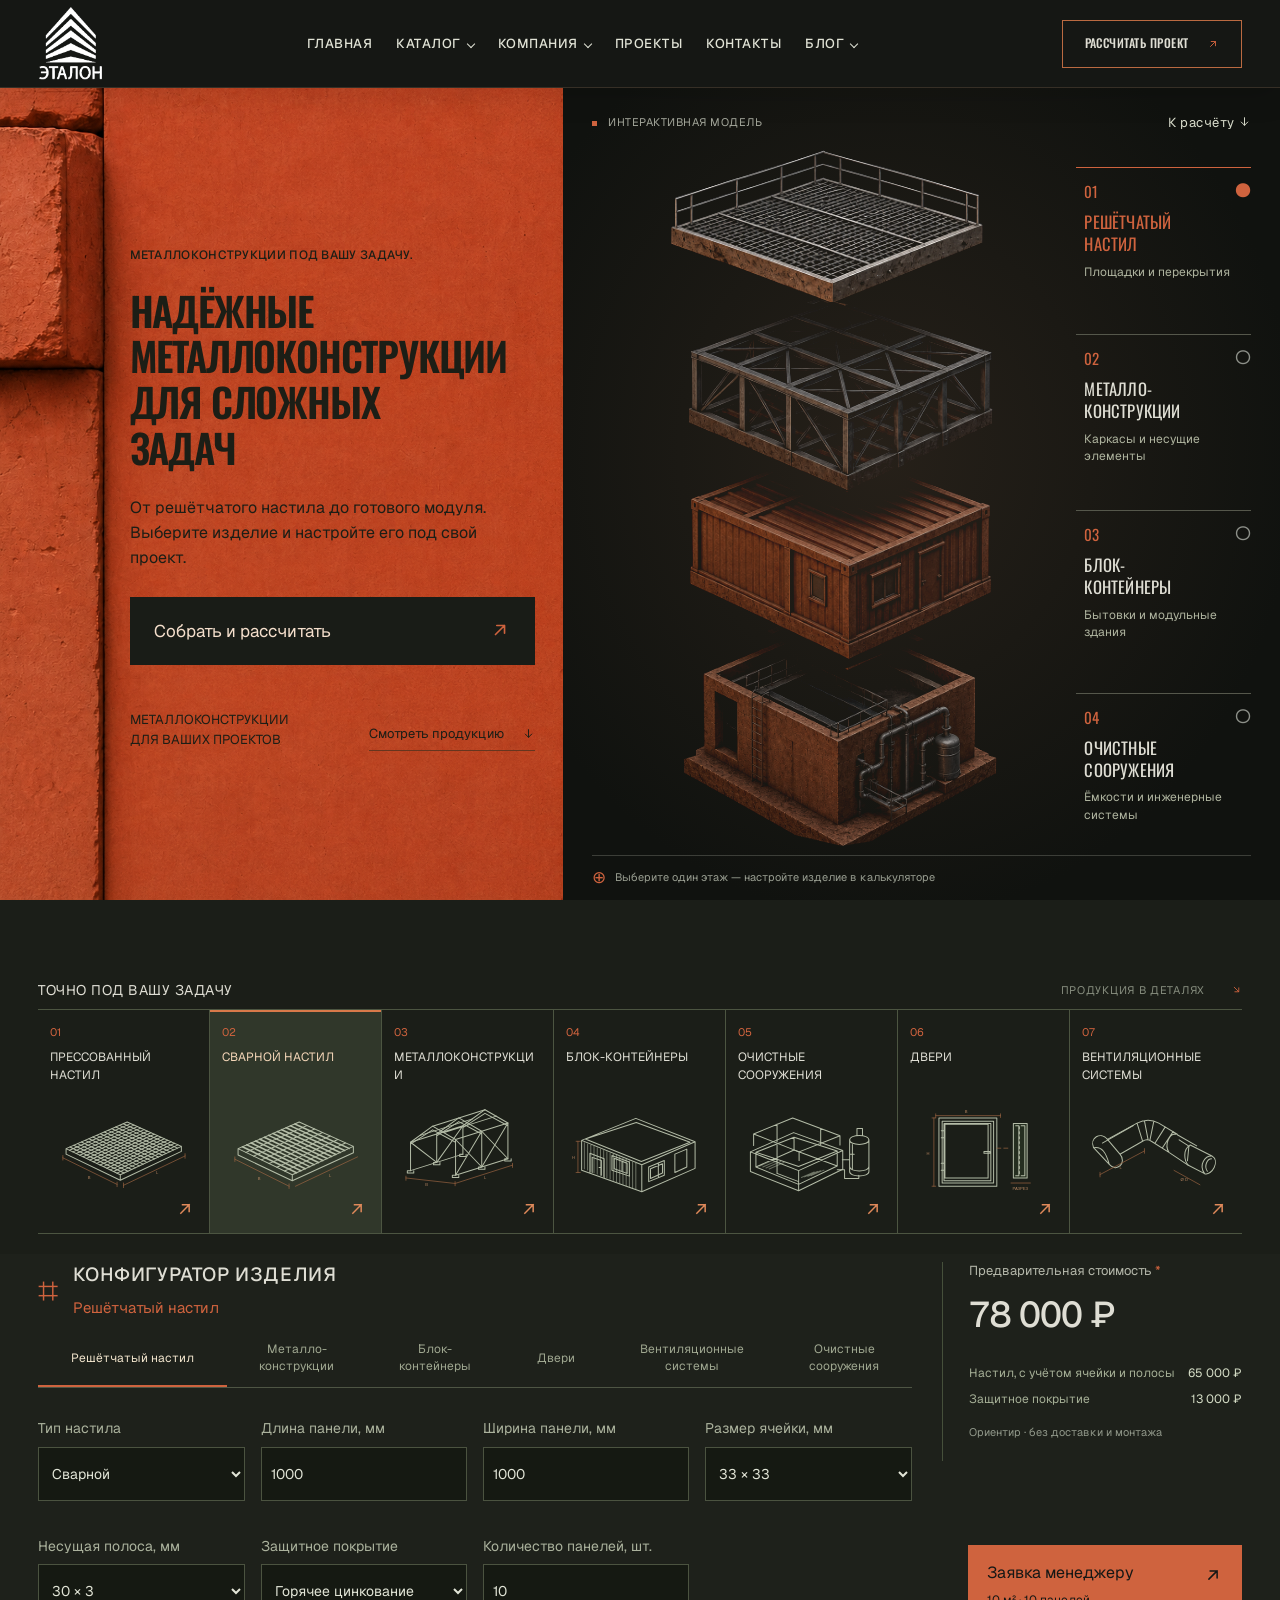
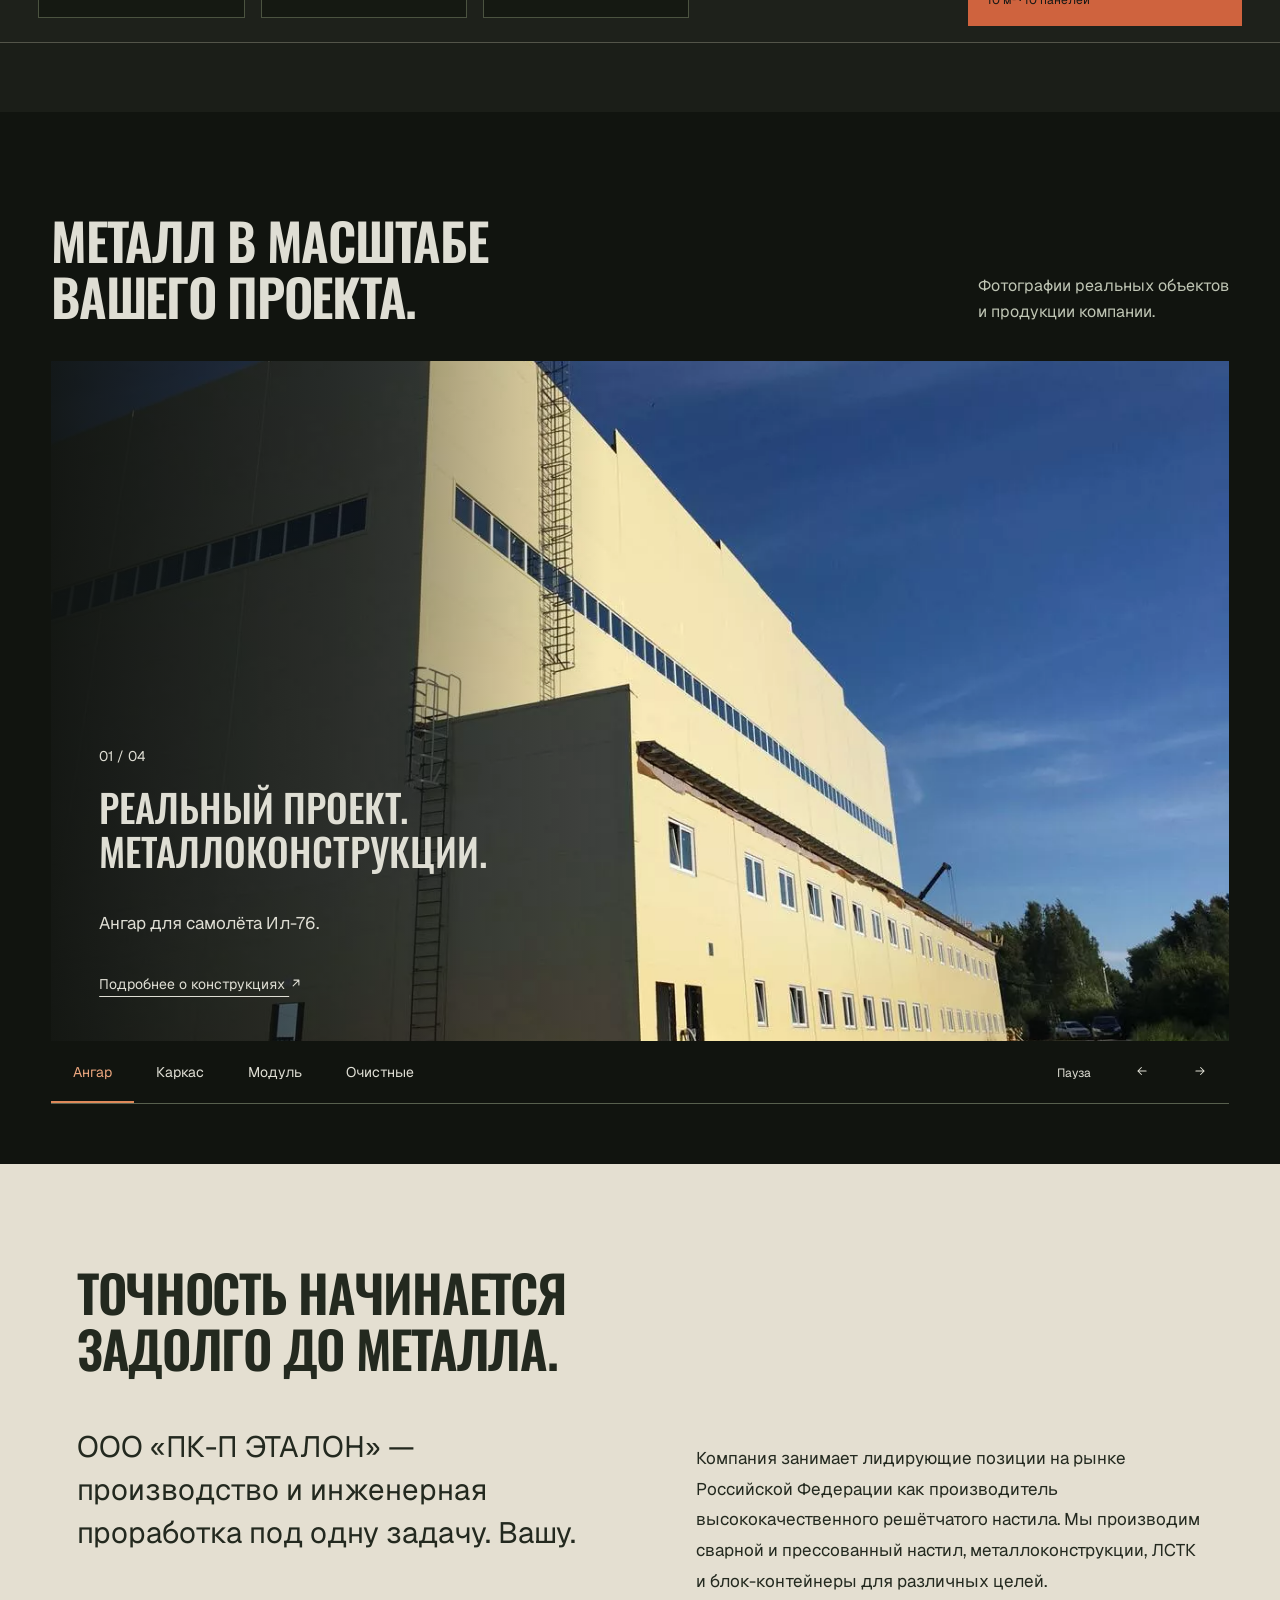
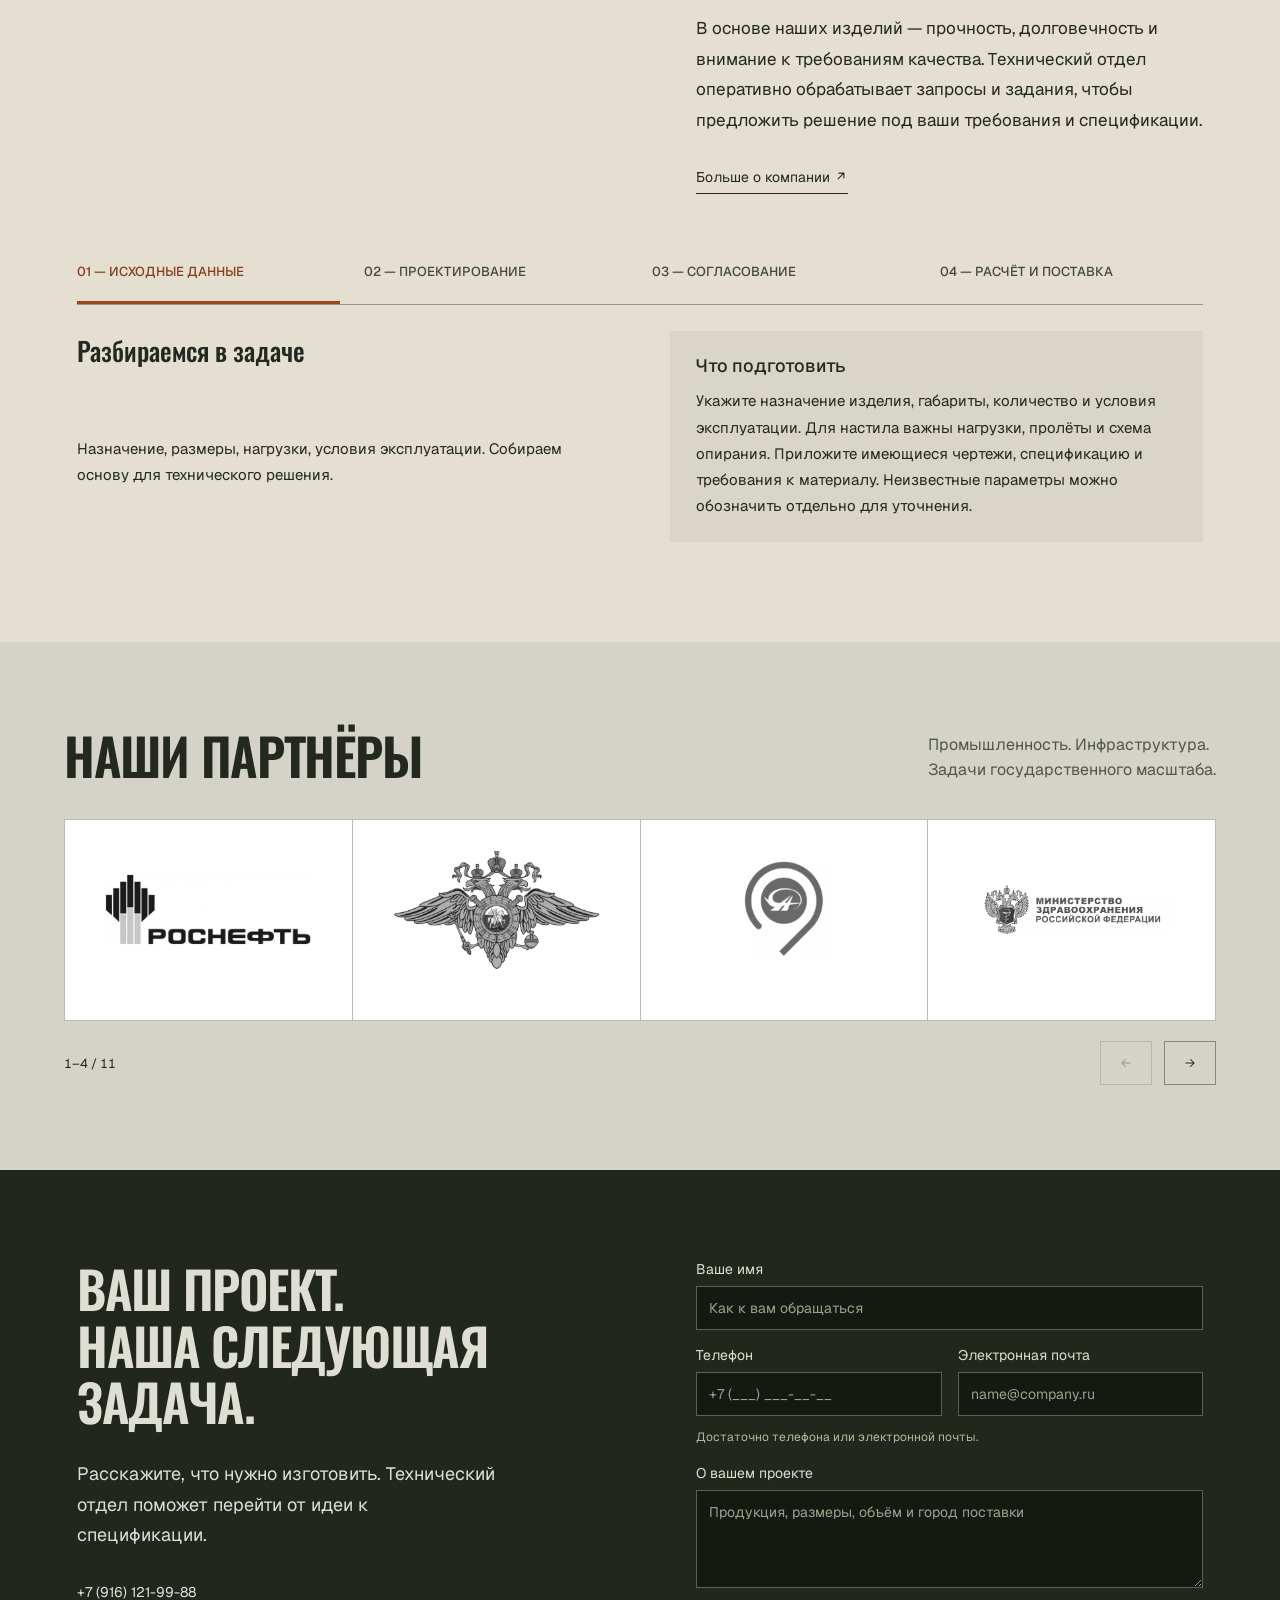
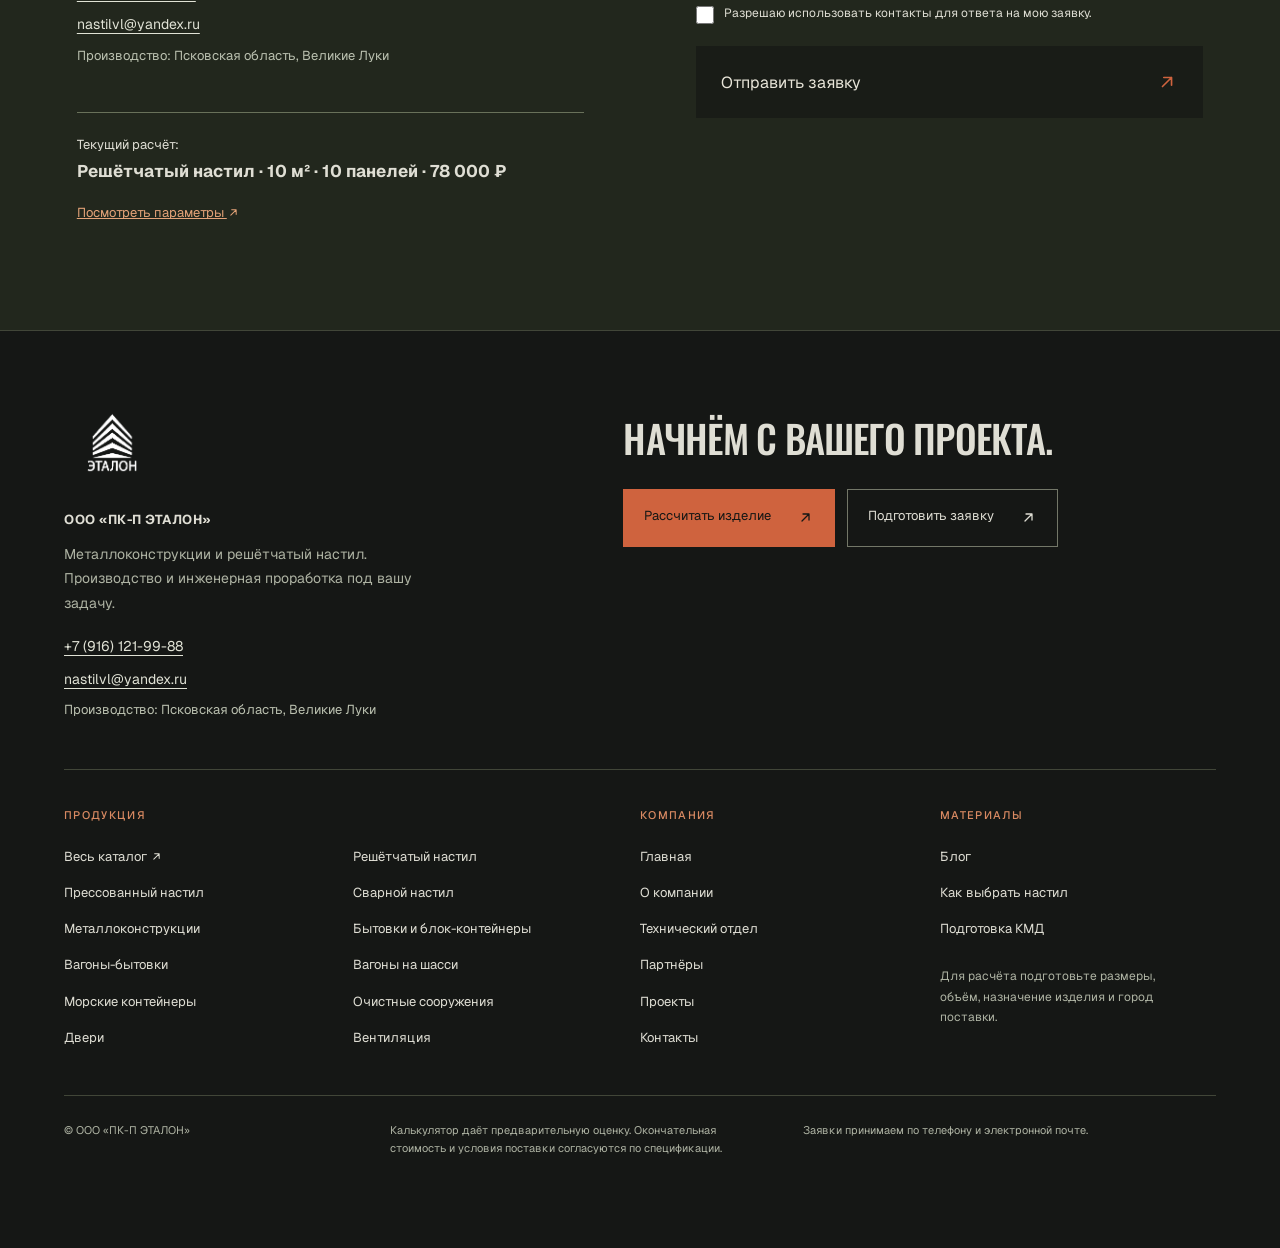
==== commit 59a0971c: "Правки телега Егора" ====
--- a/index.html
+++ b/index.html
@@ -61,15 +61,15 @@
       <button class="calc-next" id="view-order">Заявка менеджеру <span>↗</span><small id="order-count">Только выбранное изделие</small></button>
     </div>
   </section>
-<section class="showcase" aria-labelledby="showcase-title"><div class="wide-heading"><h2 id="showcase-title">МЕТАЛЛ В МАСШТАБЕ<br>ВАШЕГО ПРОЕКТА.</h2><p>Фотографии реальных объектов<br>и продукции компании.</p></div><div class="showcase-stage" tabindex="0" aria-label="Галерея реальных объектов. Переключайте стрелками клавиатуры"><img id="showcase-image" src="assets/photos/archive/photo_5211182003645441088_y.jpg" width="1536" height="1024" alt="Ангар для самолёта Ил-76" loading="eager" fetchpriority="high"><div class="showcase-copy"><span id="slide-count">01 / 03</span><h3 id="slide-title">РЕАЛЬНЫЙ ПРОЕКТ.<br>МЕТАЛЛОКОНСТРУКЦИИ.</h3><p id="slide-text">Ангар для самолёта Ил-76.</p><a id="slide-link" href="page.html?slug=structures">Подробнее о конструкциях ↗</a></div></div><div class="showcase-controls"><div class="slide-tabs" role="group" aria-label="Выбрать применение"><button data-slide="0" aria-pressed="true">Ангар</button><button data-slide="1" aria-pressed="false">Каркас</button><button data-slide="2" aria-pressed="false">Модуль</button></div><div><button id="slide-prev" aria-label="Предыдущее изображение">←</button><button id="slide-next" aria-label="Следующее изображение">→</button></div></div></section>
+<section class="showcase" aria-labelledby="showcase-title"><div class="wide-heading"><h2 id="showcase-title">МЕТАЛЛ В МАСШТАБЕ<br>ВАШЕГО ПРОЕКТА.</h2><p>Фотографии реальных объектов<br>и продукции компании.</p></div><div class="showcase-stage" tabindex="0" aria-label="Галерея реальных объектов. Переключайте стрелками клавиатуры"><img id="showcase-image" src="assets/photos/archive/photo_5211182003645441088_y.jpg" width="1536" height="1024" alt="Ангар для самолёта Ил-76" loading="eager" fetchpriority="high"><div class="showcase-copy"><span id="slide-count">01 / 04</span><h3 id="slide-title">РЕАЛЬНЫЙ ПРОЕКТ.<br>МЕТАЛЛОКОНСТРУКЦИИ.</h3><p id="slide-text">Ангар для самолёта Ил-76.</p><a id="slide-link" href="page.html?slug=structures">Подробнее о конструкциях ↗</a></div></div><div class="showcase-controls"><div class="slide-tabs" role="group" aria-label="Выбрать применение"><button data-slide="0" aria-pressed="true">Ангар</button><button data-slide="1" aria-pressed="false">Каркас</button><button data-slide="2" aria-pressed="false">Модуль</button><button data-slide="3" aria-pressed="false">Очистные</button></div><div><button id="slide-prev" aria-label="Предыдущее изображение">←</button><button id="slide-next" aria-label="Следующее изображение">→</button></div></div></section>
 <section class="company-section" id="approach"><h2>ТОЧНОСТЬ НАЧИНАЕТСЯ<br>ЗАДОЛГО ДО МЕТАЛЛА.</h2><div class="company-columns"><p class="company-lead">ООО «ПК-П ЭТАЛОН» — производство и инженерная проработка под одну задачу. Вашу.</p><div><p>Компания занимает лидирующие позиции на рынке Российской Федерации как производитель высококачественного решётчатого настила. Мы производим сварной и прессованный настил, металлоконструкции, ЛСТК и блок-контейнеры для различных целей.</p><p>В основе наших изделий — прочность, долговечность и внимание к требованиям качества. Технический отдел оперативно обрабатывает запросы и задания, чтобы предложить решение под ваши требования и спецификации.</p><a href="page.html?slug=company">Больше о компании ↗</a></div></div><div class="engineering-flow"><article><span>01 — ИСХОДНЫЕ ДАННЫЕ</span><h3>Разбираемся в задаче</h3><p>Назначение, размеры, нагрузки, условия эксплуатации. Собираем основу для технического решения.</p></article><article><span>02 — ПРОЕКТИРОВАНИЕ</span><h3>Продумываем детали</h3><p>Индивидуальные чертежи, раскладка настила на несущих конструкциях и деталировка КМД.</p></article><article><span>03 — СОГЛАСОВАНИЕ</span><h3>Фиксируем спецификацию</h3><p>Состав изделия, покрытие и комплектация — чтобы результат соответствовал вашему проекту.</p></article><article><span>04 — РАСЧЁТ И ПОСТАВКА</span><h3>Уточняем условия заказа</h3><p>Переходим от согласованной спецификации к обсуждению стоимости, состава поставки и условий получения продукции.</p></article></div></section>
 <section class="partners-section"><div class="wide-heading"><h2>НАШИ ПАРТНЁРЫ</h2><p>Промышленность. Инфраструктура.<br>Задачи государственного масштаба.</p></div><div class="partners-grid" data-partners></div></section>
-<section class="contact-section" id="request"><div class="contact-intro"><h2>ВАШ ПРОЕКТ.<br>НАША СЛЕДУЮЩАЯ<br>ЗАДАЧА.</h2><p>Расскажите, что нужно изготовить. Технический отдел поможет перейти от идеи к спецификации.</p><div class="published-contacts"><a href="tel:+79161219988">+7 (916) 121-99-88</a><a href="mailto:zhursa03@mail.ru">zhursa03@mail.ru</a><span>Производство: Псковская область, Великие Луки</span></div><div class="contact-selection">Текущий расчёт: <strong id="contact-product">Индивидуальный запрос</strong><button id="footer-order" type="button">Посмотреть параметры ↗</button></div></div>
+<section class="contact-section" id="request"><div class="contact-intro"><h2>ВАШ ПРОЕКТ.<br>НАША СЛЕДУЮЩАЯ<br>ЗАДАЧА.</h2><p>Расскажите, что нужно изготовить. Технический отдел поможет перейти от идеи к спецификации.</p><div class="published-contacts"><a href="tel:+79161219988">+7 (916) 121-99-88</a><a href="mailto:nastilvl@yandex.ru">nastilvl@yandex.ru</a><span>Производство: Псковская область, Великие Луки</span></div><div class="contact-selection">Текущий расчёт: <strong id="contact-product">Индивидуальный запрос</strong><button id="footer-order" type="button">Посмотреть параметры ↗</button></div></div>
 <form data-contact-form><label class="lead-field">Ваше имя<input name="name" required minlength="2" maxlength="80" autocomplete="name" placeholder="Как к вам обращаться"></label><div class="lead-contact"><label class="lead-field">Телефон<input name="phone" type="tel" maxlength="30" autocomplete="tel" placeholder="+7 (___) ___-__-__"></label><label class="lead-field">Электронная почта<input name="email" type="email" maxlength="120" autocomplete="email" placeholder="name@company.ru"></label></div><p class="contact-help">Достаточно телефона или электронной почты.</p><label class="lead-field">О вашем проекте<textarea name="comment" maxlength="2000" rows="4" placeholder="Продукция, размеры, объём и город поставки"></textarea></label><label class="consent"><input type="checkbox" name="consent" required><span>Разрешаю использовать контакты для ответа на мою заявку.</span></label><button class="primary" type="submit">Отправить заявку <span>↗</span></button><p class="contact-status" role="status"></p></form></section>
 </main>
 <footer class="site-footer">
   <div class="footer-top">
-    <div class="footer-identity"><a href="./" class="footer-logo" aria-label="Эталон — на главную"><img src="assets/etalon-logo-white.png" alt="ЭТАЛОН" width="96" height="96" loading="lazy"></a><strong>ООО «ПК-П ЭТАЛОН»</strong><p>Металлоконструкции и решётчатый настил.<br>Производство и инженерная проработка под вашу задачу.</p><div class="published-contacts"><a href="tel:+79161219988">+7 (916) 121-99-88</a><a href="mailto:zhursa03@mail.ru">zhursa03@mail.ru</a><span>Производство: Псковская область, Великие Луки</span></div></div>
+    <div class="footer-identity"><a href="./" class="footer-logo" aria-label="Эталон — на главную"><img src="assets/etalon-logo-white.png" alt="ЭТАЛОН" width="96" height="96" loading="lazy"></a><strong>ООО «ПК-П ЭТАЛОН»</strong><p>Металлоконструкции и решётчатый настил.<br>Производство и инженерная проработка под вашу задачу.</p><div class="published-contacts"><a href="tel:+79161219988">+7 (916) 121-99-88</a><a href="mailto:nastilvl@yandex.ru">nastilvl@yandex.ru</a><span>Производство: Псковская область, Великие Луки</span></div></div>
     <div class="footer-project"><h2>НАЧНЁМ С ВАШЕГО ПРОЕКТА.</h2><div class="footer-actions"><a href="./#products">Рассчитать изделие <span aria-hidden="true">↗</span></a><a href="#request">Подготовить заявку <span aria-hidden="true">↗</span></a></div></div>
   </div>
   <div class="footer-directory">
--- a/css/screens.css
+++ b/css/screens.css
@@ -23,7 +23,7 @@
 .part-num{font-size:15px}
 .model-caption{flex:none;min-height:42px;padding:10px 0;font-size:11px;line-height:1.4}
 .caption-end{display:none}
-.calculation-screen{min-height:calc(100svh - var(--header-height));display:flex;flex-direction:column;justify-content:center;padding:28px 0 32px;scroll-margin-top:var(--header-height);background:#1b1e18}
+.calculation-screen{min-height:calc(100svh - var(--header-height));display:flex;flex-direction:column;justify-content:center;padding:28px 0 32px;scroll-margin-top:var(--header-height);background:#1b1e18;overflow:visible}
 .calculator{border-top:0;min-height:350px;padding:20px 3% 28px;grid-template-columns:minmax(0,1fr) 320px;gap:0 30px;scroll-margin-top:calc(var(--header-height) + 12px)}
 .calc-heading{padding-bottom:12px}.calc-heading h2{font-size:16px;letter-spacing:.6px}.calc-heading p{font-size:14px}
 .calc-tabs{margin-bottom:18px}
@@ -39,19 +39,19 @@
 #calc-breakdown{font-size:12px;margin-top:13px}
 .calc-next{font-size:16px;padding:17px 19px;margin-left:26px;width:calc(100% - 26px)}
 .calc-next small{font-size:12px;line-height:1.5}
-.products{padding:22px 3% 0}
+.products{padding:22px 3% 20px}
 .section-line{margin-bottom:15px}
 .section-line h2{font-size:14px;letter-spacing:.5px}.section-line>span{font-size:11px}
 .product-grid{display:grid;grid-template-columns:repeat(7,minmax(0,1fr));border-block:1px solid #4c5541}
-.product-card{padding:15px 12px 9px;border-right:1px solid #4c5541!important;border-bottom:0!important;transition:background .3s}
+.product-card{position:relative;min-height:216px;padding:15px 12px 52px;border-right:1px solid #4c5541!important;border-bottom:0!important;transition:background .3s}
 .product-card:last-child{border-right:0!important}
 .product-card h3{font-size:13px;line-height:1.5;min-height:40px;margin:12px 0 4px}
-.product-card img{height:105px;opacity:.9;filter:none}
+.product-card img{display:block;width:100%;height:105px;object-fit:contain;opacity:.9;filter:none}
 .product-index{font-size:11px!important}
 .product-card.current{background:#30372a;box-shadow:inset 0 2px #d8794a}
 .product-card:hover img{filter:none}
 .product-card.current h3{color:#f4d6b8}
-.product-card .product-arrow{display:grid;place-items:center;width:44px;height:44px;padding:10px;border:1px solid currentColor;color:#df895a;background:#1b1f18;line-height:0}
+.product-card .product-arrow{position:absolute;right:12px;bottom:14px;display:grid;place-items:center;width:30px;height:30px;padding:4px;border:0;color:#df895a;background:transparent;line-height:0}
 .product-card .product-arrow svg{display:block;width:100%;height:100%;fill:none;stroke:currentColor;stroke-width:1.8;stroke-linecap:square;stroke-linejoin:miter}
 .product-card:hover .product-arrow,.product-card:focus-visible .product-arrow{background:#df895a;color:#171a14}
 .request-help{font-size:15px;line-height:1.6;color:#bcc6ad;margin:10px 0 20px}
--- a/css/site.css
+++ b/css/site.css
@@ -11,7 +11,7 @@
 .header .header-calc{display:flex}
 @media(min-width:1101px){.calculation-screen .calculator{flex:1;align-content:center}.calculation-screen .products{flex:none}.calculation-screen .calc-heading h2{font-size:19px}.calculation-screen .calc-heading p{font-size:15px}.calculation-screen .field{font-size:14px}.calculation-screen .product-card img{height:clamp(65px,15vh,150px)}}
 @media(max-width:1100px){.header .brand-logo{height:76px;transform:scale(.78);transform-origin:left center;width:64px;margin-right:-12px}}
-@media(min-width:1101px){.calculation-screen{height:calc(100svh - var(--header-height));min-height:0;padding:18px 0;display:flex;justify-content:space-between}.calculator{min-height:0;padding:8px 3% 16px;grid-template-columns:minmax(0,1fr) 300px}.calc-editor{grid-template-columns:repeat(4,minmax(0,1fr));min-height:155px;gap:8px 16px}.calc-tabs{flex-wrap:nowrap;margin-bottom:12px}.calc-tabs button{flex-basis:auto;font-size:12px;padding:10px 7px}.calc-total{min-height:0}.products{padding-top:12px}.product-grid{display:grid;grid-template-columns:repeat(7,minmax(0,1fr))}.product-card{border-bottom:0!important}.product-card:nth-child(4){border-right:1px solid #4c5541!important}.product-card img{height:clamp(65px,12vh,130px)}.product-card h3{font-size:12px;min-height:36px;margin:8px 0 2px}.product-card{padding:12px}.section-line{margin-bottom:10px}}
+@media(min-width:1101px){.calculation-screen{min-height:calc(100svh - var(--header-height));height:auto;padding:18px 0;display:flex;justify-content:center}.calculation-screen .calculator{flex:none;min-height:0;padding:8px 3% 16px;grid-template-columns:minmax(0,1fr) 300px}.calc-editor{grid-template-columns:repeat(4,minmax(0,1fr));min-height:155px;gap:8px 16px}.calc-tabs{flex-wrap:nowrap;margin-bottom:12px}.calc-tabs button{flex-basis:auto;font-size:12px;padding:10px 7px}.calc-total{min-height:0}.products{padding-top:12px}.product-grid{display:grid;grid-template-columns:repeat(7,minmax(0,1fr))}.product-card{border-bottom:0!important}.product-card:nth-child(4){border-right:1px solid #4c5541!important}.product-card img{height:clamp(65px,12vh,130px)}.product-card h3{font-size:12px;min-height:36px;margin:8px 0 2px}.product-card{padding:12px}.section-line{margin-bottom:10px}}
 @media(max-width:1250px){.header{gap:14px;padding-inline:2%}.header nav{gap:15px;font-size:11px}.brand-tagline{display:none}.header-calc{min-width:160px}}
 @media(max-width:1100px){.header nav{display:none;position:absolute;top:var(--header-height);left:0;right:0;align-items:stretch;flex-direction:column;background:#1e2419;padding:20px 5%;max-height:calc(100svh - var(--header-height));overflow:auto;gap:0;font-size:15px}.header.menu-open nav{display:flex}.menu-toggle{display:flex;flex-direction:column;gap:7px;padding:12px;background:none;border:0}.menu-toggle span{width:24px;height:1px;background:#df895a}.header-calc{margin-left:auto}.nav-dropdown>div{position:static;box-shadow:none;max-height:none}.header .brand-logo{height:68px}.company-columns{gap:6%}.showcase-copy{width:65%;padding:30px}.calculation-screen{height:auto}.partner-tile{flex-basis:24%}}
 @media(max-width:700px){.header{padding-inline:18px;gap:12px}.brand-logo{transform:scale(.85);transform-origin:left center;width:57px}.header-calc{min-width:0;font-size:10px;padding:12px}.wide-heading{display:block;margin-bottom:25px}.wide-heading p{font-size:15px;margin-top:20px}.showcase{padding:55px 20px 40px}.showcase-stage{height:560px}.showcase-stage>img{object-position:60%}.showcase-copy{width:100%;padding:25px 22px 65px;background:linear-gradient(0deg,#11140ffa,#11140f80,transparent)}.showcase-copy h3{font-size:32px}.showcase-copy p{font-size:16px}.visualization-note{font-size:10px;left:18px;right:auto;bottom:15px}.showcase-controls button{padding:18px 13px}.company-section,.partners-section,.contact-section{padding:55px 24px}.company-columns,.contact-section{grid-template-columns:1fr;gap:30px}.company-columns{margin-top:30px}.company-columns p{font-size:16px}.engineering-flow{grid-template-columns:1fr;gap:30px;margin-top:40px}.partner-tile{flex-basis:40%;min-width:120px;padding:15px}.contact-section h2{font-size:38px}.contact-intro>p{font-size:16px}.contact-selection{margin-top:25px}.site-footer{padding:30px 24px;align-items:start}.site-footer small{margin-left:0}.page-intro{padding:40px 24px}.page-intro p{font-size:17px}.page-content{grid-template-columns:1fr;padding:40px 24px;gap:25px}.page-content p{font-size:16px}.page-content aside{border-top:1px solid #657254;padding-top:20px}}
